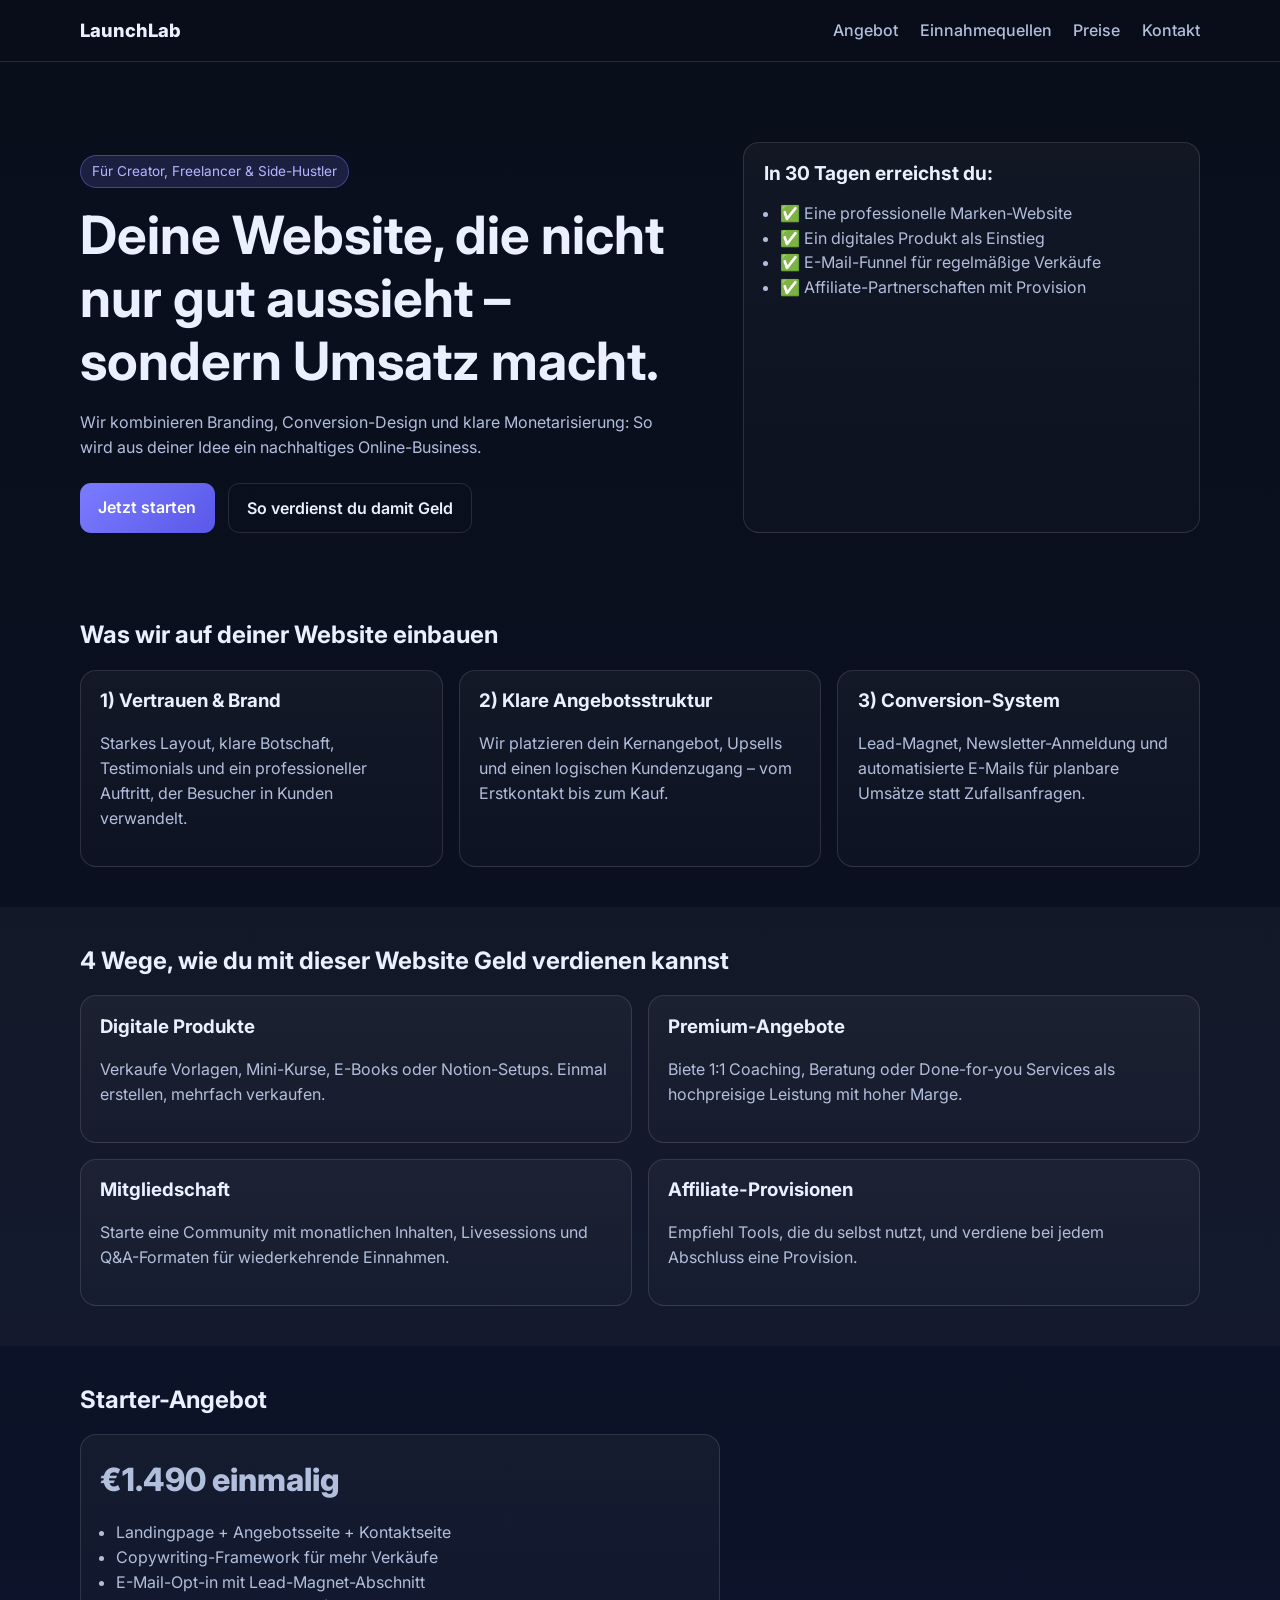
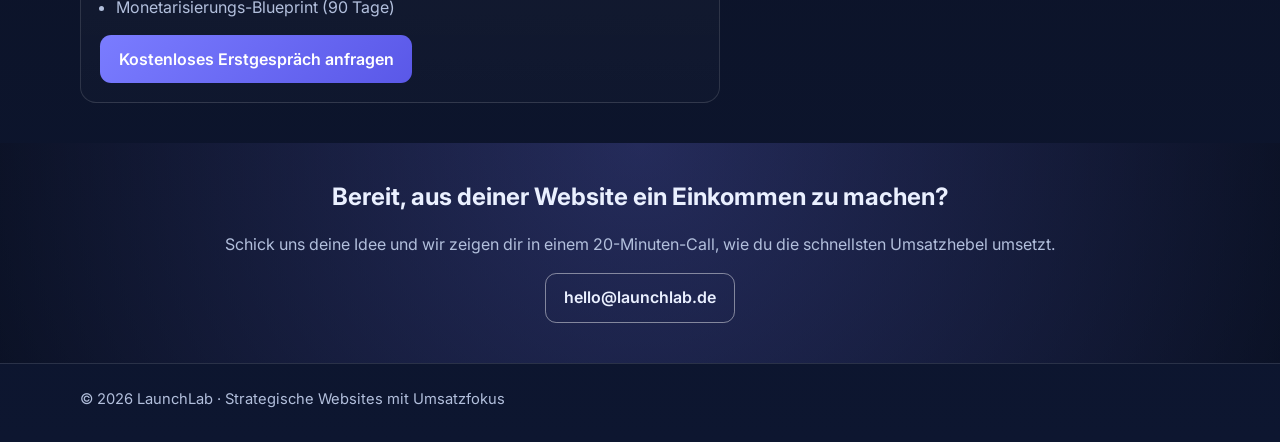
==== index.html @ 0aec9a19 "Create new monetization-focused landing website" ====
<!doctype html>
<html lang="de">
  <head>
    <meta charset="UTF-8" />
    <meta name="viewport" content="width=device-width, initial-scale=1.0" />
    <title>LaunchLab – Aus Ideen wird Einkommen</title>
    <meta
      name="description"
      content="LaunchLab zeigt, wie du aus einer Idee ein echtes Online-Einkommen aufbaust – mit Coaching, Vorlagen und Community." />
    <link rel="preconnect" href="https://fonts.googleapis.com" />
    <link rel="preconnect" href="https://fonts.gstatic.com" crossorigin />
    <link
      href="https://fonts.googleapis.com/css2?family=Inter:wght@400;500;600;700;800&display=swap"
      rel="stylesheet" />
    <link rel="stylesheet" href="styles.css" />
  </head>
  <body>
    <header class="site-header">
      <div class="container nav">
        <a class="logo" href="#">LaunchLab</a>
        <nav>
          <a href="#angebot">Angebot</a>
          <a href="#einnahmen">Einnahmequellen</a>
          <a href="#preise">Preise</a>
          <a href="#kontakt">Kontakt</a>
        </nav>
      </div>
    </header>

    <main>
      <section class="hero">
        <div class="container hero-grid">
          <div>
            <p class="badge">Für Creator, Freelancer & Side-Hustler</p>
            <h1>Deine Website, die nicht nur gut aussieht – sondern Umsatz macht.</h1>
            <p class="lead">
              Wir kombinieren Branding, Conversion-Design und klare Monetarisierung: So wird
              aus deiner Idee ein nachhaltiges Online-Business.
            </p>
            <div class="actions">
              <a class="button primary" href="#preise">Jetzt starten</a>
              <a class="button ghost" href="#einnahmen">So verdienst du damit Geld</a>
            </div>
          </div>
          <aside class="card" aria-label="Highlights">
            <h2>In 30 Tagen erreichst du:</h2>
            <ul>
              <li>✅ Eine professionelle Marken-Website</li>
              <li>✅ Ein digitales Produkt als Einstieg</li>
              <li>✅ E-Mail-Funnel für regelmäßige Verkäufe</li>
              <li>✅ Affiliate-Partnerschaften mit Provision</li>
            </ul>
          </aside>
        </div>
      </section>

      <section id="angebot" class="section">
        <div class="container">
          <h2>Was wir auf deiner Website einbauen</h2>
          <div class="grid three">
            <article class="feature">
              <h3>1) Vertrauen & Brand</h3>
              <p>
                Starkes Layout, klare Botschaft, Testimonials und ein professioneller Auftritt,
                der Besucher in Kunden verwandelt.
              </p>
            </article>
            <article class="feature">
              <h3>2) Klare Angebotsstruktur</h3>
              <p>
                Wir platzieren dein Kernangebot, Upsells und einen logischen Kundenzugang – vom
                Erstkontakt bis zum Kauf.
              </p>
            </article>
            <article class="feature">
              <h3>3) Conversion-System</h3>
              <p>
                Lead-Magnet, Newsletter-Anmeldung und automatisierte E-Mails für planbare
                Umsätze statt Zufallsanfragen.
              </p>
            </article>
          </div>
        </div>
      </section>

      <section id="einnahmen" class="section alt">
        <div class="container">
          <h2>4 Wege, wie du mit dieser Website Geld verdienen kannst</h2>
          <div class="grid two">
            <article class="monetize">
              <h3>Digitale Produkte</h3>
              <p>
                Verkaufe Vorlagen, Mini-Kurse, E-Books oder Notion-Setups. Einmal erstellen,
                mehrfach verkaufen.
              </p>
            </article>
            <article class="monetize">
              <h3>Premium-Angebote</h3>
              <p>
                Biete 1:1 Coaching, Beratung oder Done-for-you Services als hochpreisige
                Leistung mit hoher Marge.
              </p>
            </article>
            <article class="monetize">
              <h3>Mitgliedschaft</h3>
              <p>
                Starte eine Community mit monatlichen Inhalten, Livesessions und Q&A-Formaten
                für wiederkehrende Einnahmen.
              </p>
            </article>
            <article class="monetize">
              <h3>Affiliate-Provisionen</h3>
              <p>
                Empfiehl Tools, die du selbst nutzt, und verdiene bei jedem Abschluss eine
                Provision.
              </p>
            </article>
          </div>
        </div>
      </section>

      <section id="preise" class="section">
        <div class="container">
          <h2>Starter-Angebot</h2>
          <div class="pricing">
            <p class="price">€1.490 einmalig</p>
            <ul>
              <li>Landingpage + Angebotsseite + Kontaktseite</li>
              <li>Copywriting-Framework für mehr Verkäufe</li>
              <li>E-Mail-Opt-in mit Lead-Magnet-Abschnitt</li>
              <li>Monetarisierungs-Blueprint (90 Tage)</li>
            </ul>
            <a class="button primary" href="#kontakt">Kostenloses Erstgespräch anfragen</a>
          </div>
        </div>
      </section>

      <section id="kontakt" class="section cta">
        <div class="container">
          <h2>Bereit, aus deiner Website ein Einkommen zu machen?</h2>
          <p>
            Schick uns deine Idee und wir zeigen dir in einem 20-Minuten-Call, wie du die
            schnellsten Umsatzhebel umsetzt.
          </p>
          <a class="button ghost light" href="mailto:hello@launchlab.de">hello@launchlab.de</a>
        </div>
      </section>
    </main>

    <footer class="site-footer">
      <div class="container">
        <p>© 2026 LaunchLab · Strategische Websites mit Umsatzfokus</p>
      </div>
    </footer>
  </body>
</html>
---- styles.css ----
:root {
  --bg: #0b1020;
  --surface: #141b34;
  --surface-alt: #101933;
  --text: #eaf0ff;
  --muted: #b2bfdc;
  --primary: #7a7cff;
  --primary-2: #5a58e8;
  --border: rgba(255, 255, 255, 0.12);
}

* {
  box-sizing: border-box;
}

body {
  margin: 0;
  font-family: "Inter", system-ui, -apple-system, Segoe UI, sans-serif;
  background: linear-gradient(180deg, #090e1b 0%, #0b1020 40%, #0d1630 100%);
  color: var(--text);
  line-height: 1.55;
}

.container {
  width: min(1120px, calc(100% - 2rem));
  margin-inline: auto;
}

.site-header {
  position: sticky;
  top: 0;
  backdrop-filter: blur(10px);
  background: rgba(10, 14, 27, 0.75);
  border-bottom: 1px solid var(--border);
  z-index: 10;
}

.nav {
  display: flex;
  justify-content: space-between;
  align-items: center;
  padding: 1rem 0;
}

.logo {
  color: var(--text);
  text-decoration: none;
  font-weight: 800;
  font-size: 1.15rem;
}

nav a {
  color: var(--muted);
  text-decoration: none;
  margin-left: 1.1rem;
  font-weight: 500;
}

.hero {
  padding: 5rem 0 3rem;
}

.hero-grid {
  display: grid;
  gap: 1.5rem;
  grid-template-columns: 1.4fr 1fr;
}

.badge {
  display: inline-block;
  background: rgba(122, 124, 255, 0.16);
  color: #b5b6ff;
  padding: 0.3rem 0.7rem;
  border-radius: 999px;
  border: 1px solid rgba(122, 124, 255, 0.4);
  font-size: 0.85rem;
  margin-bottom: 1rem;
}

h1,
h2,
h3 {
  margin-top: 0;
  line-height: 1.2;
}

h1 {
  font-size: clamp(2rem, 5vw, 3.3rem);
  margin-bottom: 1rem;
}

.lead {
  color: var(--muted);
  max-width: 58ch;
}

.actions {
  margin-top: 1.5rem;
  display: flex;
  flex-wrap: wrap;
  gap: 0.8rem;
}

.button {
  display: inline-block;
  padding: 0.72rem 1.15rem;
  border-radius: 0.7rem;
  text-decoration: none;
  font-weight: 600;
}

.button.primary {
  background: linear-gradient(135deg, var(--primary), var(--primary-2));
  color: white;
}

.button.ghost {
  border: 1px solid var(--border);
  color: var(--text);
}

.button.light {
  border-color: rgba(255, 255, 255, 0.45);
}

.card,
.feature,
.monetize,
.pricing {
  background: linear-gradient(180deg, rgba(255, 255, 255, 0.04), rgba(255, 255, 255, 0.015));
  border: 1px solid var(--border);
  border-radius: 1rem;
  padding: 1.2rem;
}

.card h2 {
  font-size: 1.2rem;
}

.card ul,
.pricing ul {
  padding-left: 1rem;
  color: var(--muted);
}

.section {
  padding: 2.5rem 0;
}

.section.alt {
  background: rgba(255, 255, 255, 0.03);
}

.grid {
  display: grid;
  gap: 1rem;
}

.grid.three {
  grid-template-columns: repeat(3, minmax(0, 1fr));
}

.grid.two {
  grid-template-columns: repeat(2, minmax(0, 1fr));
}

.feature p,
.monetize p,
.section p {
  color: var(--muted);
}

.pricing {
  max-width: 640px;
}

.price {
  font-size: 2rem;
  font-weight: 800;
  margin: 0 0 0.8rem;
}

.cta {
  text-align: center;
  background: radial-gradient(circle at top, rgba(122, 124, 255, 0.22), rgba(8, 12, 25, 0.4));
}

.site-footer {
  padding: 1.5rem 0 2rem;
  border-top: 1px solid var(--border);
}

.site-footer p {
  margin: 0;
  color: var(--muted);
  font-size: 0.92rem;
}

@media (max-width: 860px) {
  .hero-grid,
  .grid.three,
  .grid.two {
    grid-template-columns: 1fr;
  }

  nav {
    display: none;
  }

  .hero {
    padding-top: 3rem;
  }
}
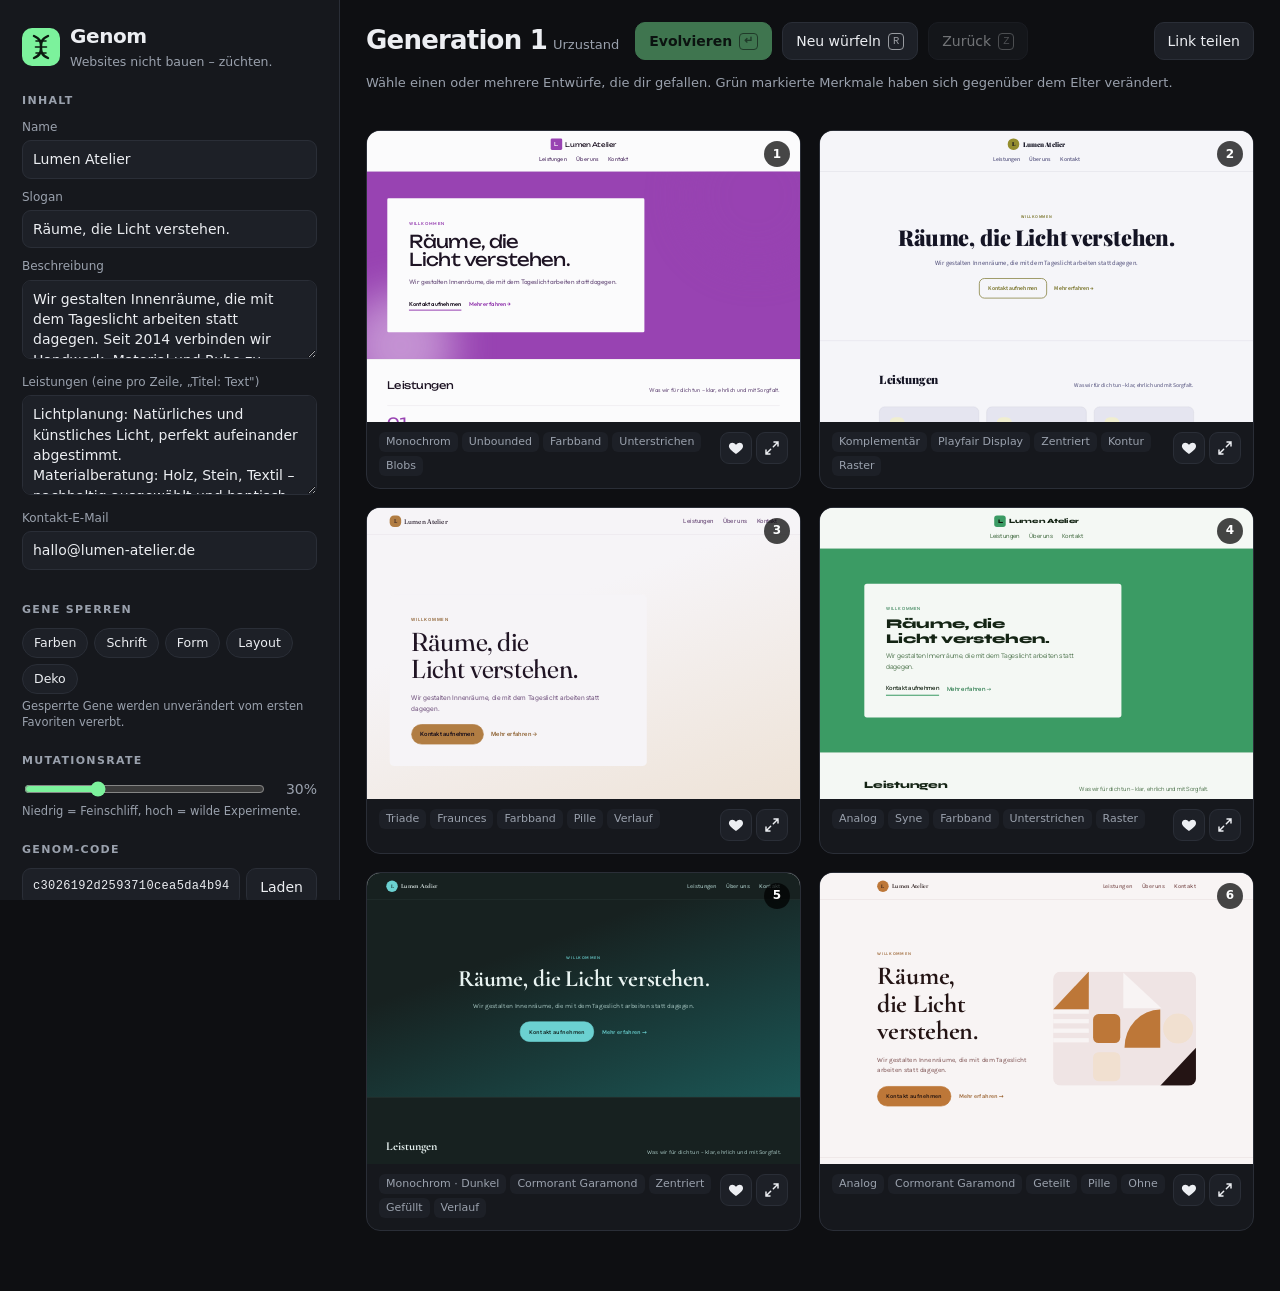
==== commit 21d80998: "Genom: evolutionärer Website-Builder Websites werden aus einem 16-Gen-Genom erzeugt und per Selektio" ====
--- a/index.html
+++ b/index.html
@@ -1,156 +1,806 @@
 <!doctype html>
 <html lang="de">
-  <head>
-    <meta charset="UTF-8" />
-    <meta name="viewport" content="width=device-width, initial-scale=1.0" />
-    <title>LaunchLab – Aus Ideen wird Einkommen</title>
-    <meta
-      name="description"
-      content="LaunchLab zeigt, wie du aus einer Idee ein echtes Online-Einkommen aufbaust – mit Coaching, Vorlagen und Community." />
-    <link rel="preconnect" href="https://fonts.googleapis.com" />
-    <link rel="preconnect" href="https://fonts.gstatic.com" crossorigin />
-    <link
-      href="https://fonts.googleapis.com/css2?family=Inter:wght@400;500;600;700;800&display=swap"
-      rel="stylesheet" />
-    <link rel="stylesheet" href="styles.css" />
-  </head>
-  <body>
-    <header class="site-header">
-      <div class="container nav">
-        <a class="logo" href="#">LaunchLab</a>
-        <nav>
-          <a href="#angebot">Angebot</a>
-          <a href="#einnahmen">Einnahmequellen</a>
-          <a href="#preise">Preise</a>
-          <a href="#kontakt">Kontakt</a>
-        </nav>
+<head>
+<meta charset="utf-8">
+<meta name="viewport" content="width=device-width, initial-scale=1">
+<title>Genom – Websites züchten</title>
+<meta name="description" content="Ein evolutionärer Website-Builder: Wähle aus, was dir gefällt – die nächste Generation entsteht durch Kreuzung und Mutation.">
+<style>
+  :root {
+    --bg: #0e0f12; --panel: #16181d; --panel-2: #1d2027; --line: #2a2e37;
+    --text: #eceef2; --muted: #9aa1ad; --accent: #7cf29c; --accent-ink: #0b1a10;
+    --danger: #ff7b7b; --radius: 14px;
+    font-family: ui-sans-serif, system-ui, -apple-system, "Segoe UI", Roboto, sans-serif;
+  }
+  * { box-sizing: border-box; }
+  html, body { margin: 0; height: 100%; }
+  body { background: var(--bg); color: var(--text); font-size: 14px; line-height: 1.45; }
+  button, input, textarea, select { font: inherit; color: inherit; }
+  button { cursor: pointer; }
+  :focus-visible { outline: 2px solid var(--accent); outline-offset: 2px; }
+
+  .app { display: grid; grid-template-columns: 340px 1fr; min-height: 100vh; }
+  aside { background: var(--panel); border-right: 1px solid var(--line); padding: 22px; display: flex; flex-direction: column; gap: 22px; position: sticky; top: 0; height: 100vh; overflow-y: auto; }
+  main { padding: 22px 26px 60px; min-width: 0; }
+
+  .brand { display: flex; align-items: center; gap: 10px; }
+  .brand svg { flex: none; }
+  .brand h1 { font-size: 20px; margin: 0; letter-spacing: -0.02em; }
+  .brand p { margin: 2px 0 0; color: var(--muted); font-size: 12.5px; }
+
+  .group h2 { font-size: 11px; text-transform: uppercase; letter-spacing: 0.12em; color: var(--muted); margin: 0 0 10px; font-weight: 600; }
+  label.field { display: block; margin-bottom: 10px; }
+  label.field span { display: block; font-size: 12px; color: var(--muted); margin-bottom: 4px; }
+  input[type=text], input[type=email], textarea {
+    width: 100%; background: var(--panel-2); border: 1px solid var(--line); border-radius: 9px; padding: 8px 10px; outline: none;
+  }
+  input[type=text]:focus, input[type=email]:focus, textarea:focus { border-color: var(--accent); }
+  textarea { resize: vertical; min-height: 64px; }
+  .hint { font-size: 11.5px; color: var(--muted); margin: 4px 0 0; }
+
+  .locks { display: flex; flex-wrap: wrap; gap: 6px; }
+  .chip-toggle { border: 1px solid var(--line); background: var(--panel-2); border-radius: 999px; padding: 5px 11px; font-size: 12.5px; display: inline-flex; gap: 6px; align-items: center; }
+  .chip-toggle[aria-pressed=true] { background: var(--accent); color: var(--accent-ink); border-color: var(--accent); font-weight: 600; }
+
+  .slider { display: flex; align-items: center; gap: 10px; }
+  .slider input { flex: 1; accent-color: var(--accent); }
+  .slider output { width: 40px; text-align: right; font-variant-numeric: tabular-nums; color: var(--muted); }
+
+  .codebox { display: flex; gap: 6px; }
+  .codebox input { font-family: ui-monospace, SFMono-Regular, Menlo, monospace; font-size: 12px; letter-spacing: 0.03em; }
+
+  .btn { border: 1px solid var(--line); background: var(--panel-2); border-radius: 10px; padding: 8px 13px; display: inline-flex; align-items: center; gap: 7px; white-space: nowrap; }
+  .btn:hover { border-color: #3a404c; }
+  .btn:disabled { opacity: .45; cursor: not-allowed; }
+  .btn.primary { background: var(--accent); color: var(--accent-ink); border-color: var(--accent); font-weight: 650; }
+  .btn.primary:hover { filter: brightness(1.06); }
+  kbd { font-family: ui-monospace, monospace; font-size: 10.5px; border: 1px solid currentColor; border-radius: 4px; padding: 0 4px; opacity: .6; }
+
+  .toolbar { display: flex; flex-wrap: wrap; align-items: center; gap: 10px; margin-bottom: 14px; }
+  .gen { font-size: 26px; font-weight: 700; letter-spacing: -0.03em; margin-right: 6px; }
+  .gen small { font-size: 13px; color: var(--muted); font-weight: 500; letter-spacing: 0; margin-left: 6px; }
+  .spacer { flex: 1; }
+  .status { color: var(--muted); font-size: 13px; min-height: 20px; margin-bottom: 14px; }
+  .status b { color: var(--text); }
+
+  .lineage { display: flex; gap: 6px; align-items: center; overflow-x: auto; padding: 4px 2px 10px; margin-bottom: 8px; }
+  .lineage .label { color: var(--muted); font-size: 12px; margin-right: 4px; white-space: nowrap; }
+  .ancestor { flex: none; width: 34px; height: 34px; border-radius: 9px; border: 1px solid var(--line); padding: 0; position: relative; overflow: hidden; }
+  .ancestor i { position: absolute; width: 16px; height: 16px; border-radius: 50%; right: 4px; bottom: 4px; }
+  .ancestor span { position: absolute; left: 4px; top: 2px; font-size: 10px; font-weight: 700; }
+  .ancestor:hover { transform: translateY(-1px); border-color: var(--accent); }
+
+  .grid { display: grid; grid-template-columns: repeat(auto-fill, minmax(320px, 1fr)); gap: 18px; }
+  .card { background: var(--panel); border: 1px solid var(--line); border-radius: var(--radius); overflow: hidden; transition: border-color .15s, box-shadow .15s, transform .15s; position: relative; }
+  .card.selected { border-color: var(--accent); box-shadow: 0 0 0 2px var(--accent), 0 12px 30px -12px rgba(124,242,156,.35); }
+  .card.elite::after { content: "Elter"; position: absolute; top: 10px; left: 10px; background: rgba(0,0,0,.7); color: #fff; font-size: 11px; padding: 2px 8px; border-radius: 999px; pointer-events: none; }
+  .frame { position: relative; overflow: hidden; cursor: pointer; background: #fff; }
+  .frame iframe { position: absolute; top: 0; left: 0; border: 0; width: 1280px; height: 860px; transform-origin: 0 0; pointer-events: none; }
+  .frame .num { position: absolute; top: 10px; right: 10px; width: 26px; height: 26px; border-radius: 50%; background: rgba(0,0,0,.72); color: #fff; display: grid; place-items: center; font-size: 12px; font-weight: 700; }
+  .card.selected .frame .num { background: var(--accent); color: var(--accent-ink); }
+  .meta { padding: 10px 12px 12px; display: flex; gap: 8px; align-items: flex-start; }
+  .tags { display: flex; flex-wrap: wrap; gap: 4px; flex: 1; }
+  .tag { font-size: 11px; color: var(--muted); background: var(--panel-2); border-radius: 6px; padding: 2px 7px; }
+  .tag.diff { color: var(--accent); }
+  .card-actions { display: flex; gap: 4px; }
+  .icon-btn { width: 32px; height: 32px; border-radius: 9px; border: 1px solid var(--line); background: var(--panel-2); display: grid; place-items: center; padding: 0; }
+  .icon-btn:hover { border-color: #3a404c; }
+  .icon-btn[aria-pressed=true] { background: var(--accent); border-color: var(--accent); color: var(--accent-ink); }
+
+  /* Modal */
+  dialog { border: 0; padding: 0; background: transparent; color: var(--text); max-width: none; max-height: none; width: 100vw; height: 100vh; }
+  dialog::backdrop { background: rgba(5,6,8,.82); backdrop-filter: blur(4px); }
+  .modal { display: flex; flex-direction: column; height: 100%; padding: 16px; gap: 12px; }
+  .modal-bar { display: flex; flex-wrap: wrap; gap: 8px; align-items: center; }
+  .modal-bar .title { font-weight: 650; margin-right: auto; }
+  .modal-bar .title code { font-size: 12px; color: var(--muted); margin-left: 8px; }
+  .stage { flex: 1; display: grid; place-items: center; min-height: 0; }
+  .stage iframe { border: 0; background: #fff; border-radius: 12px; width: 100%; height: 100%; box-shadow: 0 30px 80px -20px rgba(0,0,0,.6); transition: width .3s; }
+  .stage.mobile iframe { width: 390px; max-width: 100%; }
+  .seg { display: inline-flex; border: 1px solid var(--line); border-radius: 10px; overflow: hidden; }
+  .seg button { border: 0; background: var(--panel-2); padding: 8px 12px; }
+  .seg button[aria-pressed=true] { background: var(--text); color: var(--bg); }
+
+  .toast { position: fixed; bottom: 22px; left: 50%; transform: translate(-50%, 20px); background: var(--text); color: var(--bg); padding: 10px 16px; border-radius: 10px; font-weight: 600; opacity: 0; transition: .25s; pointer-events: none; z-index: 99; }
+  .toast.show { opacity: 1; transform: translate(-50%, 0); }
+
+  .help { font-size: 12.5px; color: var(--muted); }
+  .help ol { padding-left: 18px; margin: 0; }
+  .help li { margin-bottom: 4px; }
+
+  @media (max-width: 900px) {
+    .app { grid-template-columns: 1fr; }
+    aside { position: static; height: auto; border-right: 0; border-bottom: 1px solid var(--line); padding: 16px; }
+    main { padding: 16px; }
+    .grid { grid-template-columns: 1fr; }
+  }
+  @media (prefers-reduced-motion: reduce) { * { transition: none !important; } }
+</style>
+</head>
+<body>
+<div class="app">
+  <aside>
+    <div class="brand">
+      <svg width="38" height="38" viewBox="0 0 38 38" aria-hidden="true">
+        <rect width="38" height="38" rx="10" fill="#7cf29c"/>
+        <path d="M12 8c14 6 0 16 14 22M26 8c-14 6 0 16-14 22" stroke="#0b1a10" stroke-width="2.4" fill="none" stroke-linecap="round"/>
+        <path d="M14 13h10M13.5 19h11M14 25h10" stroke="#0b1a10" stroke-width="1.6" stroke-linecap="round"/>
+      </svg>
+      <div><h1>Genom</h1><p>Websites nicht bauen – züchten.</p></div>
+    </div>
+
+    <div class="group">
+      <h2>Inhalt</h2>
+      <label class="field"><span>Name</span><input type="text" id="c-name"></label>
+      <label class="field"><span>Slogan</span><input type="text" id="c-tagline"></label>
+      <label class="field"><span>Beschreibung</span><textarea id="c-about" rows="3"></textarea></label>
+      <label class="field"><span>Leistungen (eine pro Zeile, „Titel: Text")</span><textarea id="c-features" rows="4"></textarea></label>
+      <label class="field"><span>Kontakt-E-Mail</span><input type="email" id="c-email"></label>
+    </div>
+
+    <div class="group">
+      <h2>Gene sperren</h2>
+      <div class="locks" id="locks"></div>
+      <p class="hint">Gesperrte Gene werden unverändert vom ersten Favoriten vererbt.</p>
+    </div>
+
+    <div class="group">
+      <h2>Mutationsrate</h2>
+      <div class="slider"><input type="range" id="rate" min="0.05" max="0.9" step="0.05" value="0.3" aria-label="Mutationsrate"><output id="rate-out">30%</output></div>
+      <p class="hint">Niedrig = Feinschliff, hoch = wilde Experimente.</p>
+    </div>
+
+    <div class="group">
+      <h2>Genom-Code</h2>
+      <div class="codebox">
+        <input type="text" id="code-in" placeholder="32 Hex-Zeichen einfügen" spellcheck="false" aria-label="Genom-Code">
+        <button class="btn" id="code-load">Laden</button>
       </div>
-    </header>
-
-    <main>
-      <section class="hero">
-        <div class="container hero-grid">
-          <div>
-            <p class="badge">Für Creator, Freelancer & Side-Hustler</p>
-            <h1>Deine Website, die nicht nur gut aussieht – sondern Umsatz macht.</h1>
-            <p class="lead">
-              Wir kombinieren Branding, Conversion-Design und klare Monetarisierung: So wird
-              aus deiner Idee ein nachhaltiges Online-Business.
-            </p>
-            <div class="actions">
-              <a class="button primary" href="#preise">Jetzt starten</a>
-              <a class="button ghost" href="#einnahmen">So verdienst du damit Geld</a>
-            </div>
-          </div>
-          <aside class="card" aria-label="Highlights">
-            <h2>In 30 Tagen erreichst du:</h2>
-            <ul>
-              <li>✅ Eine professionelle Marken-Website</li>
-              <li>✅ Ein digitales Produkt als Einstieg</li>
-              <li>✅ E-Mail-Funnel für regelmäßige Verkäufe</li>
-              <li>✅ Affiliate-Partnerschaften mit Provision</li>
-            </ul>
-          </aside>
-        </div>
-      </section>
-
-      <section id="angebot" class="section">
-        <div class="container">
-          <h2>Was wir auf deiner Website einbauen</h2>
-          <div class="grid three">
-            <article class="feature">
-              <h3>1) Vertrauen & Brand</h3>
-              <p>
-                Starkes Layout, klare Botschaft, Testimonials und ein professioneller Auftritt,
-                der Besucher in Kunden verwandelt.
-              </p>
-            </article>
-            <article class="feature">
-              <h3>2) Klare Angebotsstruktur</h3>
-              <p>
-                Wir platzieren dein Kernangebot, Upsells und einen logischen Kundenzugang – vom
-                Erstkontakt bis zum Kauf.
-              </p>
-            </article>
-            <article class="feature">
-              <h3>3) Conversion-System</h3>
-              <p>
-                Lead-Magnet, Newsletter-Anmeldung und automatisierte E-Mails für planbare
-                Umsätze statt Zufallsanfragen.
-              </p>
-            </article>
-          </div>
-        </div>
-      </section>
-
-      <section id="einnahmen" class="section alt">
-        <div class="container">
-          <h2>4 Wege, wie du mit dieser Website Geld verdienen kannst</h2>
-          <div class="grid two">
-            <article class="monetize">
-              <h3>Digitale Produkte</h3>
-              <p>
-                Verkaufe Vorlagen, Mini-Kurse, E-Books oder Notion-Setups. Einmal erstellen,
-                mehrfach verkaufen.
-              </p>
-            </article>
-            <article class="monetize">
-              <h3>Premium-Angebote</h3>
-              <p>
-                Biete 1:1 Coaching, Beratung oder Done-for-you Services als hochpreisige
-                Leistung mit hoher Marge.
-              </p>
-            </article>
-            <article class="monetize">
-              <h3>Mitgliedschaft</h3>
-              <p>
-                Starte eine Community mit monatlichen Inhalten, Livesessions und Q&A-Formaten
-                für wiederkehrende Einnahmen.
-              </p>
-            </article>
-            <article class="monetize">
-              <h3>Affiliate-Provisionen</h3>
-              <p>
-                Empfiehl Tools, die du selbst nutzt, und verdiene bei jedem Abschluss eine
-                Provision.
-              </p>
-            </article>
-          </div>
-        </div>
-      </section>
-
-      <section id="preise" class="section">
-        <div class="container">
-          <h2>Starter-Angebot</h2>
-          <div class="pricing">
-            <p class="price">€1.490 einmalig</p>
-            <ul>
-              <li>Landingpage + Angebotsseite + Kontaktseite</li>
-              <li>Copywriting-Framework für mehr Verkäufe</li>
-              <li>E-Mail-Opt-in mit Lead-Magnet-Abschnitt</li>
-              <li>Monetarisierungs-Blueprint (90 Tage)</li>
-            </ul>
-            <a class="button primary" href="#kontakt">Kostenloses Erstgespräch anfragen</a>
-          </div>
-        </div>
-      </section>
-
-      <section id="kontakt" class="section cta">
-        <div class="container">
-          <h2>Bereit, aus deiner Website ein Einkommen zu machen?</h2>
-          <p>
-            Schick uns deine Idee und wir zeigen dir in einem 20-Minuten-Call, wie du die
-            schnellsten Umsatzhebel umsetzt.
-          </p>
-          <a class="button ghost light" href="mailto:hello@launchlab.de">hello@launchlab.de</a>
-        </div>
-      </section>
-    </main>
-
-    <footer class="site-footer">
-      <div class="container">
-        <p>© 2026 LaunchLab · Strategische Websites mit Umsatzfokus</p>
+      <p class="hint">Jedes Design hat einen eindeutigen Code – teile ihn, und andere züchten von dort weiter.</p>
+    </div>
+
+    <div class="group help">
+      <h2>So funktioniert's</h2>
+      <ol>
+        <li>Klicke die Entwürfe an, die dir gefallen (<kbd>1</kbd>–<kbd>6</kbd>).</li>
+        <li><b>Evolvieren</b> (<kbd>Enter</kbd>) kreuzt deine Favoriten und mutiert die Nachkommen.</li>
+        <li>Wiederholen, bis es perfekt ist – dann exportieren.</li>
+      </ol>
+    </div>
+  </aside>
+
+  <main>
+    <div class="toolbar">
+      <div class="gen" id="gen-label">Generation 1</div>
+      <button class="btn primary" id="evolve">Evolvieren <kbd>↵</kbd></button>
+      <button class="btn" id="reroll">Neu würfeln <kbd>R</kbd></button>
+      <button class="btn" id="undo">Zurück <kbd>Z</kbd></button>
+      <span class="spacer"></span>
+      <button class="btn" id="share">Link teilen</button>
+    </div>
+    <div class="status" id="status"></div>
+    <div class="lineage" id="lineage" aria-label="Ahnenreihe"></div>
+    <div class="grid" id="grid"></div>
+  </main>
+</div>
+
+<dialog id="modal" aria-label="Vorschau">
+  <div class="modal">
+    <div class="modal-bar">
+      <div class="title">Vorschau <code id="m-code"></code></div>
+      <div class="seg" role="group" aria-label="Gerät">
+        <button id="m-desktop" aria-pressed="true">Desktop</button>
+        <button id="m-mobile" aria-pressed="false">Mobil</button>
       </div>
-    </footer>
-  </body>
+      <button class="btn" id="m-select">Als Favorit wählen</button>
+      <button class="btn" id="m-copy">HTML kopieren</button>
+      <button class="btn primary" id="m-export">Herunterladen</button>
+      <button class="btn" id="m-close" aria-label="Schließen">✕</button>
+    </div>
+    <div class="stage" id="m-stage"><iframe id="m-frame" title="Website-Vorschau"></iframe></div>
+  </div>
+</dialog>
+<div class="toast" id="toast" role="status" aria-live="polite"></div>
+
+<script>
+"use strict";
+
+/* =========================================================================
+   1. Zufall – deterministisch & reproduzierbar
+   ========================================================================= */
+function mulberry32(a) {
+  return function () {
+    a |= 0; a = (a + 0x6D2B79F5) | 0;
+    let t = Math.imul(a ^ (a >>> 15), 1 | a);
+    t = (t + Math.imul(t ^ (t >>> 7), 61 | t)) ^ t;
+    return ((t ^ (t >>> 14)) >>> 0) / 4294967296;
+  };
+}
+let rng = mulberry32((Date.now() ^ (Math.random() * 1e9)) >>> 0);
+const gauss = () => { let u = 0, v = 0; while (!u) u = rng(); while (!v) v = rng(); return Math.sqrt(-2 * Math.log(u)) * Math.cos(2 * Math.PI * v); };
+const hashGenes = g => g.reduce((h, x) => Math.imul(h ^ x, 16777619) >>> 0, 2166136261);
+
+/* =========================================================================
+   2. Das Genom – 16 Gene, je ein Byte (0–255)
+   ========================================================================= */
+const GENES = ["hue", "harmony", "saturation", "mode", "fonts", "scale", "radius", "density",
+               "hero", "features", "button", "deco", "nav", "weight", "shift", "width"];
+const G = Object.fromEntries(GENES.map((n, i) => [n, i]));
+const GROUPS = [
+  { id: "farbe",  label: "Farben",  genes: ["hue", "harmony", "saturation", "mode", "shift"] },
+  { id: "schrift",label: "Schrift", genes: ["fonts", "scale", "weight"] },
+  { id: "form",   label: "Form",    genes: ["radius", "density", "button", "width"] },
+  { id: "layout", label: "Layout",  genes: ["hero", "features", "nav"] },
+  { id: "deko",   label: "Deko",    genes: ["deco"] },
+];
+const CIRCULAR = new Set([G.hue]);
+const randomGenome = () => GENES.map(() => Math.floor(rng() * 256));
+const pick = (list, byte) => list[Math.min(list.length - 1, Math.floor(byte / 256 * list.length))];
+const toCode = g => g.map(x => x.toString(16).padStart(2, "0")).join("");
+const fromCode = s => {
+  s = String(s).trim().toLowerCase().replace(/^#/, "");
+  if (!/^[0-9a-f]{32}$/.test(s)) return null;
+  return s.match(/../g).map(h => parseInt(h, 16));
+};
+
+/* =========================================================================
+   3. Farbe – mit garantiertem WCAG-Kontrast
+   ========================================================================= */
+function hslToRgb(h, s, l) {
+  h = ((h % 360) + 360) % 360; s /= 100; l /= 100;
+  const k = n => (n + h / 30) % 12, a = s * Math.min(l, 1 - l);
+  const f = n => l - a * Math.max(-1, Math.min(k(n) - 3, Math.min(9 - k(n), 1)));
+  return [f(0), f(8), f(4)].map(x => Math.round(x * 255));
+}
+const hex = rgb => "#" + rgb.map(x => x.toString(16).padStart(2, "0")).join("");
+function lum([r, g, b]) {
+  const c = v => { v /= 255; return v <= 0.03928 ? v / 12.92 : ((v + 0.055) / 1.055) ** 2.4; };
+  return 0.2126 * c(r) + 0.7152 * c(g) + 0.0722 * c(b);
+}
+const contrast = (a, b) => { const x = lum(a), y = lum(b); return (Math.max(x, y) + 0.05) / (Math.min(x, y) + 0.05); };
+/** Verschiebt die Helligkeit, bis der Kontrast gegen `against` mindestens `min` beträgt. */
+function ensure(h, s, l, against, min) {
+  const dir = lum(against) > 0.18 ? -1 : 1;
+  for (let i = 0; i < 100; i++) {
+    const rgb = hslToRgb(h, s, l);
+    if (contrast(rgb, against) >= min || l <= 0 || l >= 100) return { rgb, l };
+    l += dir;
+  }
+  return { rgb: hslToRgb(h, s, l), l };
+}
+
+/* =========================================================================
+   4. Typografie
+   ========================================================================= */
+const FONTS = [
+  { d: "Fraunces", dq: "Fraunces:wght@400;700;900", dw: [400, 700, 900], b: "Inter", bq: "Inter:wght@400;600", serif: true },
+  { d: "Space Grotesk", dq: "Space+Grotesk:wght@400;700", dw: [400, 700], b: "Inter", bq: "Inter:wght@400;600" },
+  { d: "DM Serif Display", dq: "DM+Serif+Display", dw: [400], b: "DM Sans", bq: "DM+Sans:wght@400;600", serif: true },
+  { d: "Syne", dq: "Syne:wght@400;700;800", dw: [400, 700, 800], b: "Manrope", bq: "Manrope:wght@400;600" },
+  { d: "Playfair Display", dq: "Playfair+Display:wght@400;700;900", dw: [400, 700, 900], b: "Source Sans 3", bq: "Source+Sans+3:wght@400;600", serif: true },
+  { d: "Archivo Black", dq: "Archivo+Black", dw: [400], b: "Archivo", bq: "Archivo:wght@400;600" },
+  { d: "Bricolage Grotesque", dq: "Bricolage+Grotesque:wght@400;700;800", dw: [400, 700, 800], b: "Figtree", bq: "Figtree:wght@400;600" },
+  { d: "Instrument Serif", dq: "Instrument+Serif", dw: [400], b: "Inter Tight", bq: "Inter+Tight:wght@400;600", serif: true },
+  { d: "Unbounded", dq: "Unbounded:wght@400;700;900", dw: [400, 700, 900], b: "Outfit", bq: "Outfit:wght@400;600" },
+  { d: "Cormorant Garamond", dq: "Cormorant+Garamond:wght@400;700", dw: [400, 700], b: "Karla", bq: "Karla:wght@400;600", serif: true },
+];
+
+/* =========================================================================
+   5. Dekodierung: Genom → Phänotyp (konkrete Design-Entscheidungen)
+   ========================================================================= */
+const HARMONIES = [["Monochrom", 0], ["Komplementär", 180], ["Analog", 38], ["Triade", 120], ["Split-Komplementär", 150]];
+const HEROES = ["Zentriert", "Geteilt", "Riesentitel", "Farbband"];
+const FEATS = ["Karten", "Liste", "Zickzack"];
+const BUTTONS = ["Gefüllt", "Kontur", "Pille", "Unterstrichen"];
+const DECOS = ["Ohne", "Blobs", "Raster", "Verlauf", "Punkte"];
+const NAVS = ["Klassisch", "Zentriert", "Minimal"];
+
+function decode(g) {
+  const u = i => g[i] / 255;
+  const hue = u(G.hue) * 360;
+  const [harmonyName, offset] = pick(HARMONIES, g[G.harmony]);
+  const aHue = hue + offset + (u(G.shift) - 0.5) * 30;
+  const sat = 18 + u(G.saturation) * 72;
+  const dark = g[G.mode] > 168;
+
+  const bgL = dark ? 7 + u(G.shift) * 5 : 96 + u(G.shift) * 3;
+  const bg = hslToRgb(hue, sat * (dark ? 0.35 : 0.45), bgL);
+  const surface = hslToRgb(hue, sat * (dark ? 0.35 : 0.5), dark ? bgL + 6 : bgL - 5);
+  const text = ensure(hue, Math.min(sat, 30), dark ? 93 : 11, bg, 12).rgb;
+  const muted = ensure(hue, Math.min(sat, 22), dark ? 72 : 40, surface, 4.6).rgb;
+  // Akzent: UI-Kontrast ≥ 3:1 gegen Hintergrund
+  let acc = ensure(aHue, Math.max(sat, 45), dark ? 62 : 48, bg, 3.1);
+  // Schrift auf Akzent ≥ 4.5:1 – Weiß oder Fast-Schwarz, notfalls Akzent nachdunkeln
+  const ink = dark ? hslToRgb(hue, 30, 8) : [255, 255, 255];
+  const white = [255, 255, 255], black = hslToRgb(hue, 30, 8);
+  let onAccent = contrast(acc.rgb, white) >= contrast(acc.rgb, black) ? white : black;
+  for (let l = acc.l; contrast(acc.rgb, onAccent) < 4.5 && l > 0 && l < 100; ) {
+    l += onAccent === white ? -1 : 1; acc = { rgb: hslToRgb(aHue, Math.max(sat, 45), l), l };
+  }
+  const accentText = ensure(aHue, Math.max(sat, 45), acc.l, bg, 4.6).rgb; // Akzent als Fließtext
+  const line = hslToRgb(hue, sat * 0.3, dark ? bgL + 14 : bgL - 13);
+  const tint = hslToRgb(aHue, Math.max(sat, 40), dark ? 22 : 88);
+
+  const font = pick(FONTS, g[G.fonts]);
+  const weight = font.dw[Math.min(font.dw.length - 1, Math.floor(u(G.weight) * font.dw.length))];
+  const ratio = 1.18 + u(G.scale) * 0.42;
+  const radius = Math.round(Math.pow(u(G.radius), 1.4) * 30);
+
+  return {
+    harmonyName, dark, font, weight, ratio, radius,
+    tracking: font.serif ? -0.01 : -0.035 + u(G.weight) * 0.03,
+    pad: Math.round(56 + u(G.density) * 80),
+    maxw: Math.round(940 + u(G.width) * 300),
+    hero: Math.min(3, g[G.hero] >> 6),
+    feats: Math.min(2, Math.floor(g[G.features] / 256 * 3)),
+    button: g[G.button] >> 6,
+    deco: Math.min(4, Math.floor(g[G.deco] / 256 * 5)),
+    nav: Math.min(2, Math.floor(g[G.nav] / 256 * 3)),
+    c: { bg: hex(bg), surface: hex(surface), text: hex(text), muted: hex(muted), accent: hex(acc.rgb),
+         onAccent: hex(onAccent), accentText: hex(accentText), line: hex(line), tint: hex(tint), ink: hex(ink) },
+  };
+}
+
+function describe(g) {
+  const d = decode(g);
+  return {
+    farbe: `${d.harmonyName}${d.dark ? " · Dunkel" : ""}`,
+    schrift: d.font.d,
+    layout: HEROES[d.hero],
+    form: BUTTONS[d.button],
+    deko: DECOS[d.deco],
+  };
+}
+
+/* =========================================================================
+   6. Generative Illustration – jedes Genom bekommt ein eigenes Kunstwerk
+   ========================================================================= */
+function artwork(g, d, salt = 0, w = 600, h = 480) {
+  const r = mulberry32(hashGenes(g) + salt * 7919);
+  const cols = 4, rows = 3, cw = w / cols, ch = h / rows;
+  const palette = [d.c.accent, d.c.text, d.c.tint, d.c.accent, d.c.bg];
+  let s = `<svg viewBox="0 0 ${w} ${h}" xmlns="http://www.w3.org/2000/svg" role="img" aria-label="Abstrakte Illustration" preserveAspectRatio="xMidYMid slice"><rect width="${w}" height="${h}" fill="${d.c.surface}"/>`;
+  for (let y = 0; y < rows; y++) for (let x = 0; x < cols; x++) {
+    if (r() < 0.28) continue;
+    const X = x * cw, Y = y * ch, f = palette[Math.floor(r() * palette.length)], t = Math.floor(r() * 5);
+    const rot = Math.floor(r() * 4) * 90, cx = X + cw / 2, cy = Y + ch / 2;
+    if (t === 0) s += `<circle cx="${cx}" cy="${cy}" r="${Math.min(cw, ch) * 0.42}" fill="${f}"/>`;
+    else if (t === 1) s += `<path d="M${X} ${Y + ch}A${cw} ${ch} 0 0 1 ${X + cw} ${Y}L${X + cw} ${Y + ch}Z" fill="${f}" transform="rotate(${rot} ${cx} ${cy})"/>`;
+    else if (t === 2) s += `<rect x="${X + cw * 0.12}" y="${Y + ch * 0.12}" width="${cw * 0.76}" height="${ch * 0.76}" rx="${d.radius}" fill="${f}"/>`;
+    else if (t === 3) { for (let i = 0; i < 4; i++) s += `<rect x="${X}" y="${Y + i * ch / 4}" width="${cw}" height="${ch / 9}" fill="${f}" transform="rotate(${rot} ${cx} ${cy})"/>`; }
+    else s += `<path d="M${X} ${Y}L${X + cw} ${Y}L${X} ${Y + ch}Z" fill="${f}" transform="rotate(${rot} ${cx} ${cy})"/>`;
+  }
+  return s + `</svg>`;
+}
+
+/* =========================================================================
+   7. Renderer: Phänotyp + Inhalt → vollständige, eigenständige HTML-Seite
+   ========================================================================= */
+const esc = s => String(s ?? "").replace(/[&<>"']/g, ch => ({ "&": "&amp;", "<": "&lt;", ">": "&gt;", '"': "&quot;", "'": "&#39;" }[ch]));
+
+function parseFeatures(txt) {
+  const items = String(txt).split("\n").map(l => l.trim()).filter(Boolean).slice(0, 6).map(l => {
+    const i = l.indexOf(":");
+    return i > 0 ? { t: l.slice(0, i).trim(), d: l.slice(i + 1).trim() } : { t: l, d: "" };
+  });
+  return items.length ? items : [{ t: "Leistung", d: "Beschreibe hier, was du anbietest." }];
+}
+
+function renderSite(g, content) {
+  const d = decode(g), c = d.c, f = d.font;
+  const name = esc(content.name || "Unbenannt");
+  const initial = esc((content.name || "U").trim().charAt(0).toUpperCase());
+  const feats = parseFeatures(content.features);
+  const email = esc(content.email || "hallo@example.com");
+  const h1max = (d.ratio ** 4.2).toFixed(2), h2 = (d.ratio ** 2.3).toFixed(2);
+
+  const btnClass = ["filled", "outline", "pill", "link"][d.button];
+  const navLinks = `<a href="#leistungen">Leistungen</a><a href="#ueber">Über uns</a><a href="#kontakt">Kontakt</a>`;
+  const logo = `<a class="logo" href="#"><span class="mark">${initial}</span>${name}</a>`;
+  const cta = `<a class="btn ${btnClass}" href="#kontakt">Kontakt aufnehmen</a>`;
+  const nav = [
+    `<header class="nav n0"><div class="wrap">${logo}<nav>${navLinks}</nav></div></header>`,
+    `<header class="nav n1"><div class="wrap">${logo}<nav>${navLinks}</nav></div></header>`,
+    `<header class="nav n2"><div class="wrap">${logo}<a class="btn ${btnClass} sm" href="#kontakt">Kontakt</a></div></header>`,
+  ][d.nav];
+
+  const eyebrow = `<p class="eyebrow">${esc(content.eyebrow || "Willkommen")}</p>`;
+  const heroText = `<h1>${esc(content.tagline || name)}</h1><p class="lead">${esc(content.about).split(/(?<=[.!?])\s/)[0] || ""}</p>`;
+  const actions = `<div class="actions">${cta}<a class="more" href="#leistungen">Mehr erfahren →</a></div>`;
+  const hero = [
+    `<section class="hero h0"><div class="wrap">${eyebrow}${heroText}${actions}</div></section>`,
+    `<section class="hero h1"><div class="wrap"><div>${eyebrow}${heroText}${actions}</div><div class="art">${artwork(g, d, 0)}</div></div></section>`,
+    `<section class="hero h2"><div class="wrap">${eyebrow}<h1>${esc(content.tagline || name)}</h1><div class="row"><p class="lead">${esc(content.about).split(/(?<=[.!?])\s/)[0] || ""}</p>${actions}</div></div></section>`,
+    `<section class="hero h3"><div class="wrap"><div class="card">${eyebrow}${heroText}${actions}</div></div></section>`,
+  ][d.hero];
+
+  const featItems = feats.map((x, i) => {
+    if (d.feats === 0) return `<article class="fcard"><span class="ico">${String(i + 1).padStart(2, "0")}</span><h3>${esc(x.t)}</h3><p>${esc(x.d)}</p></article>`;
+    if (d.feats === 1) return `<article class="frow"><span class="big">${String(i + 1).padStart(2, "0")}</span><h3>${esc(x.t)}</h3><p>${esc(x.d)}</p></article>`;
+    return `<article class="fzig${i % 2 ? " rev" : ""}"><div class="art">${artwork(g, d, i + 1, 400, 300)}</div><div><h3>${esc(x.t)}</h3><p>${esc(x.d)}</p></div></article>`;
+  }).join("");
+
+  const deco = [
+    "",
+    `.hero{position:relative;overflow:hidden}.hero::before,.hero::after{content:"";position:absolute;border-radius:50%;filter:blur(60px);opacity:.55;z-index:0}.hero::before{width:420px;height:420px;background:${c.accent};top:-140px;right:-80px;opacity:.35}.hero::after{width:320px;height:320px;background:${c.tint};bottom:-120px;left:-60px}.hero .wrap{position:relative;z-index:1}`,
+    `.hero{background-image:linear-gradient(${c.line} 1px,transparent 1px),linear-gradient(90deg,${c.line} 1px,transparent 1px);background-size:48px 48px;background-position:-1px -1px}`,
+    `.hero{background:linear-gradient(160deg,${c.bg} 30%,${c.tint})}`,
+    `.hero{background-image:radial-gradient(${c.line} 1.6px,transparent 1.6px);background-size:22px 22px}`,
+  ][d.deco];
+
+  const css = `
+*{box-sizing:border-box}html{scroll-behavior:smooth}
+body{margin:0;background:${c.bg};color:${c.text};font-family:"${f.b}",system-ui,sans-serif;font-size:17px;line-height:1.6;-webkit-font-smoothing:antialiased}
+a{color:inherit}
+.wrap{max-width:${d.maxw}px;margin:0 auto;padding:0 24px}
+h1,h2,h3{font-family:"${f.d}",${f.serif ? "Georgia,serif" : "system-ui,sans-serif"};font-weight:${d.weight};letter-spacing:${d.tracking.toFixed(3)}em;line-height:1.05;margin:0 0 .4em;text-wrap:balance}
+h1{font-size:clamp(2.4rem,6vw,${h1max}rem)}h2{font-size:clamp(1.8rem,3.4vw,${h2}rem)}h3{font-size:${d.ratio.toFixed(2)}rem;line-height:1.2}
+p{margin:0 0 1em}.lead{font-size:1.2rem;color:${c.muted};max-width:38em}
+.eyebrow{font-size:.78rem;text-transform:uppercase;letter-spacing:.16em;font-weight:600;color:${c.accentText};margin-bottom:1.2em}
+.btn{display:inline-flex;align-items:center;justify-content:center;padding:.85em 1.5em;font-weight:600;text-decoration:none;border-radius:${d.radius}px;transition:transform .15s,box-shadow .15s;border:2px solid ${c.accent}}
+.btn:hover{transform:translateY(-2px)}
+.btn.filled{background:${c.accent};color:${c.onAccent}}
+.btn.pill{background:${c.accent};color:${c.onAccent};border-radius:999px}
+.btn.outline{background:transparent;color:${c.accentText};border-color:${c.accentText}}
+.btn.link{background:none;border:0;border-bottom:3px solid ${c.accent};border-radius:0;padding:.3em 0;color:${c.text}}
+.btn.sm{padding:.55em 1.1em;font-size:.92rem}
+.btn.link.sm{padding:.2em 0}
+.more{text-decoration:none;font-weight:600;color:${c.accentText}}
+.more:hover{text-decoration:underline}
+.actions{display:flex;flex-wrap:wrap;gap:22px;align-items:center;margin-top:1.8em}
+:focus-visible{outline:3px solid ${c.accent};outline-offset:3px}
+.nav{padding:22px 0;border-bottom:1px solid ${c.line}}
+.nav .wrap{display:flex;align-items:center;justify-content:space-between;gap:20px}
+.nav nav{display:flex;gap:28px}.nav nav a{text-decoration:none;color:${c.muted};font-weight:500}.nav nav a:hover{color:${c.text}}
+.n1 .wrap{flex-direction:column;gap:14px}.n2{border-bottom:0}
+.logo{display:inline-flex;align-items:center;gap:10px;text-decoration:none;font-family:"${f.d}",sans-serif;font-weight:${d.weight};font-size:1.2rem;letter-spacing:${d.tracking.toFixed(3)}em}
+.mark{width:34px;height:34px;display:grid;place-items:center;background:${c.accent};color:${c.onAccent};border-radius:${Math.min(d.radius, 17)}px;font-size:1rem}
+.hero{padding:${Math.round(d.pad * 1.3)}px 0}
+.h0{text-align:center}.h0 .lead{margin:0 auto}.h0 .actions{justify-content:center}.h0 h1{max-width:14em;margin-left:auto;margin-right:auto}
+.h1 .wrap{display:grid;grid-template-columns:1.1fr 1fr;gap:56px;align-items:center}
+.art{border-radius:${d.radius}px;overflow:hidden;line-height:0}.art svg{width:100%;height:auto;display:block}
+.h1 .art svg{aspect-ratio:5/4}
+.h2 h1{font-size:clamp(3rem,9vw,${(d.ratio ** 5).toFixed(2)}rem);max-width:none}
+.h2 .row{display:grid;grid-template-columns:1.3fr 1fr;gap:40px;border-top:2px solid ${c.text};padding-top:28px;margin-top:20px;align-items:start}.h2 .actions{margin-top:0;justify-content:flex-end}
+.h3{background:${c.accent}}
+.h3 .card{background:${c.bg};border-radius:${d.radius}px;padding:clamp(28px,5vw,64px);max-width:760px}
+section{padding:${d.pad}px 0}
+.sec-head{display:flex;justify-content:space-between;align-items:end;gap:20px;margin-bottom:${Math.round(d.pad / 2)}px}
+.sec-head p{color:${c.muted};max-width:24em;margin:0}
+.features{border-top:1px solid ${c.line}}
+.fgrid{display:grid;grid-template-columns:repeat(auto-fit,minmax(240px,1fr));gap:22px}
+.fcard{background:${c.surface};border-radius:${d.radius}px;padding:30px;border:1px solid ${c.line}}
+.fcard p,.frow p,.fzig p{color:${c.muted};margin:0}
+.ico{display:inline-grid;place-items:center;width:44px;height:44px;border-radius:${Math.min(d.radius, 22)}px;background:${c.tint};color:${c.text};font-weight:700;font-size:.9rem;margin-bottom:22px}
+.frow{display:grid;grid-template-columns:110px 1fr 1.4fr;gap:24px;align-items:baseline;padding:28px 0;border-top:1px solid ${c.line}}
+.frow:last-child{border-bottom:1px solid ${c.line}}
+.big{font-family:"${f.d}",sans-serif;font-size:2.6rem;font-weight:${d.weight};color:${c.accentText};line-height:1}
+.fzig{display:grid;grid-template-columns:1fr 1fr;gap:56px;align-items:center;margin-bottom:${Math.round(d.pad * 0.7)}px}
+.fzig:last-child{margin-bottom:0}.fzig.rev .art{order:2}.fzig .art svg{aspect-ratio:4/3}
+.about{background:${c.surface}}
+.about blockquote{margin:0;font-family:"${f.d}",serif;font-weight:${d.weight};font-size:clamp(1.5rem,3vw,${(d.ratio ** 1.9).toFixed(2)}rem);line-height:1.3;letter-spacing:${d.tracking.toFixed(3)}em;max-width:28em}
+.about blockquote::before{content:"";display:block;width:64px;height:6px;background:${c.accent};border-radius:3px;margin-bottom:28px}
+.cta{text-align:center}
+.cta .box{background:${c.text};color:${c.bg};border-radius:${d.radius}px;padding:clamp(36px,6vw,80px) 24px}
+.cta .box p{opacity:.8;max-width:30em;margin:0 auto 1.6em}
+.cta .mail{display:inline-block;font-family:"${f.d}",sans-serif;font-size:clamp(1.3rem,3vw,2rem);font-weight:${d.weight};color:${c.bg};text-decoration-thickness:3px;text-underline-offset:6px;text-decoration-color:${c.accent};word-break:break-all}
+footer{padding:28px 0 40px;color:${c.muted};font-size:.9rem}
+footer .wrap{display:flex;justify-content:space-between;flex-wrap:wrap;gap:12px}
+@media (max-width:760px){
+  .nav nav{gap:16px;font-size:.95rem}.n0 .wrap{flex-direction:column;align-items:flex-start;gap:12px}
+  .h1 .wrap,.h2 .row,.fzig,.frow{grid-template-columns:1fr;gap:20px}.fzig.rev .art{order:0}.h2 .actions{justify-content:flex-start}
+  .sec-head{flex-direction:column;align-items:start}.frow{gap:6px}
+}
+@media (prefers-reduced-motion:reduce){html{scroll-behavior:auto}.btn{transition:none}}
+${deco}`;
+
+  const fontHref = `https://fonts.googleapis.com/css2?family=${f.dq}&family=${f.bq}&display=swap`;
+  return `<!doctype html>
+<html lang="de">
+<head>
+<meta charset="utf-8">
+<meta name="viewport" content="width=device-width, initial-scale=1">
+<title>${name}</title>
+<meta name="description" content="${esc(content.tagline)}">
+<meta name="generator" content="Genom – evolutionärer Website-Builder · Genom ${toCode(g)}">
+<link rel="preconnect" href="https://fonts.googleapis.com"><link rel="preconnect" href="https://fonts.gstatic.com" crossorigin>
+<link rel="stylesheet" href="${fontHref}">
+<style>${css}</style>
+</head>
+<body>
+${nav}
+<main>
+${hero}
+<section class="features" id="leistungen"><div class="wrap">
+<div class="sec-head"><h2>Leistungen</h2><p>Was wir für dich tun – klar, ehrlich und mit Sorgfalt.</p></div>
+<div class="${["fgrid", "flist", "fzigs"][d.feats]}">${featItems}</div>
+</div></section>
+<section class="about" id="ueber"><div class="wrap"><blockquote>${esc(content.about)}</blockquote></div></section>
+<section class="cta" id="kontakt"><div class="wrap"><div class="box">
+<h2>Lass uns sprechen.</h2><p>Schreib uns – wir melden uns innerhalb eines Werktags.</p>
+<a class="mail" href="mailto:${email}">${email}</a>
+</div></div></section>
+</main>
+<footer><div class="wrap"><span>© ${new Date().getFullYear()} ${name}</span><span><a href="#kontakt">Impressum</a> · <a href="#kontakt">Datenschutz</a></span></div></footer>
+</body>
+</html>`;
+}
+
+/* =========================================================================
+   8. Evolution: Selektion, Kreuzung, Mutation, Elitismus
+   ========================================================================= */
+const POP = 6;
+function mutate(genome, rate) {
+  return genome.map((v, i) => {
+    if (rng() > rate) return v;
+    if (rng() < 0.25) return Math.floor(rng() * 256);            // Sprungmutation
+    let n = Math.round(v + gauss() * 256 * (0.08 + rate * 0.25));  // Punktmutation
+    return CIRCULAR.has(i) ? ((n % 256) + 256) % 256 : Math.max(0, Math.min(255, n));
+  });
+}
+function crossover(parents) {
+  // Gen-Gruppen werden als Block vererbt, damit zusammengehörige Merkmale stimmig bleiben
+  const child = parents[0].slice();
+  for (const grp of GROUPS) {
+    const p = parents[Math.floor(rng() * parents.length)];
+    for (const n of grp.genes) child[G[n]] = p[G[n]];
+  }
+  return child;
+}
+function nextGeneration(parents, rate, locked) {
+  const lead = parents[0], seen = new Set(), out = [];
+  const add = g => { const k = toCode(g); if (!seen.has(k)) { seen.add(k); out.push(g); return true; } return false; };
+  parents.slice(0, 2).forEach(add);                                // Elitismus: Favoriten überleben
+  let guard = 0;
+  while (out.length < POP && guard++ < 200) {
+    const others = parents.length > 1 ? crossover(parents) : lead.slice();
+    let child = mutate(others, rate);
+    for (const grp of GROUPS) if (locked.has(grp.id)) for (const n of grp.genes) child[G[n]] = lead[G[n]];
+    add(child);
+  }
+  while (out.length < POP) add(randomGenome());
+  return out;
+}
+
+/* =========================================================================
+   9. Zustand & Oberfläche
+   ========================================================================= */
+const $ = id => document.getElementById(id);
+const DEFAULT_CONTENT = {
+  name: "Lumen Atelier",
+  tagline: "Räume, die Licht verstehen.",
+  about: "Wir gestalten Innenräume, die mit dem Tageslicht arbeiten statt dagegen. Seit 2014 verbinden wir Handwerk, Material und Ruhe zu Orten, an denen man gerne bleibt.",
+  features: "Lichtplanung: Natürliches und künstliches Licht, perfekt aufeinander abgestimmt.\nMaterialberatung: Holz, Stein, Textil – nachhaltig ausgewählt und haptisch erlebbar.\nUmsetzung: Wir begleiten jedes Projekt von der Skizze bis zum letzten Handgriff.",
+  email: "hallo@lumen-atelier.de",
+};
+const state = { gen: 1, pop: [], selected: [], history: [], lineage: [], locked: new Set(), rate: 0.3, content: { ...DEFAULT_CONTENT }, modalIdx: -1 };
+
+function toast(msg) { const t = $("toast"); t.textContent = msg; t.classList.add("show"); clearTimeout(toast.t); toast.t = setTimeout(() => t.classList.remove("show"), 1800); }
+
+function cardTemplate(i) {
+  const card = document.createElement("article");
+  card.className = "card";
+  card.innerHTML = `
+    <div class="frame" role="button" tabindex="0" aria-label="Entwurf ${i + 1} als Favorit markieren"><iframe tabindex="-1" title="Entwurf ${i + 1}" loading="lazy"></iframe><span class="num">${i + 1}</span></div>
+    <div class="meta"><div class="tags"></div>
+      <div class="card-actions">
+        <button class="icon-btn fav" aria-pressed="false" title="Favorit (${i + 1})" aria-label="Favorit"><svg width="16" height="16" viewBox="0 0 24 24" fill="currentColor"><path d="M12 21s-7.5-4.6-10-9.3C.4 8.4 2.3 4 6.4 4c2.3 0 3.9 1.3 5.6 3.3C13.7 5.3 15.3 4 17.6 4 21.7 4 23.6 8.4 22 11.7 19.5 16.4 12 21 12 21z"/></svg></button>
+        <button class="icon-btn zoom" title="Vorschau" aria-label="Vorschau öffnen"><svg width="16" height="16" viewBox="0 0 24 24" fill="none" stroke="currentColor" stroke-width="2.2" stroke-linecap="round"><path d="M15 3h6v6M9 21H3v-6M21 3l-7 7M3 21l7-7"/></svg></button>
+      </div>
+    </div>`;
+  const frame = card.querySelector(".frame");
+  frame.addEventListener("click", () => toggleSelect(i));
+  frame.addEventListener("keydown", e => { if (e.key === " " || e.key === "Enter") { e.preventDefault(); e.stopPropagation(); toggleSelect(i); } });
+  card.querySelector(".fav").addEventListener("click", () => toggleSelect(i));
+  card.querySelector(".zoom").addEventListener("click", () => openModal(i));
+  return card;
+}
+
+const cards = [];
+function buildGrid() {
+  const grid = $("grid");
+  for (let i = 0; i < POP; i++) { const c = cardTemplate(i); cards.push(c); grid.appendChild(c); }
+  const ro = new ResizeObserver(() => cards.forEach(fitFrame));
+  cards.forEach(c => ro.observe(c));
+}
+function fitFrame(card) {
+  const frame = card.querySelector(".frame"), w = frame.clientWidth || 320, s = w / 1280;
+  frame.style.height = Math.round(860 * s) + "px";
+  frame.querySelector("iframe").style.transform = `scale(${s})`;
+}
+
+function renderCards() {
+  const parentCodes = new Set(state.history.length ? state.history[state.history.length - 1].parents.map(toCode) : []);
+  const leadDesc = state.selected.length ? describe(state.pop[state.selected[0]]) : null;
+  state.pop.forEach((g, i) => {
+    const card = cards[i], iframe = card.querySelector("iframe");
+    const html = renderSite(g, state.content);
+    if (iframe.dataset.html !== html) { iframe.srcdoc = html; iframe.dataset.html = html; }
+    const desc = describe(g);
+    const prevDesc = state.history.length ? describe(state.history[state.history.length - 1].parents[0]) : null;
+    card.querySelector(".tags").innerHTML = Object.entries(desc).map(([k, v]) =>
+      `<span class="tag${prevDesc && prevDesc[k] !== v ? " diff" : ""}" title="${k}">${esc(v)}</span>`).join("");
+    card.classList.toggle("elite", parentCodes.has(toCode(g)));
+    fitFrame(card);
+  });
+  updateSelection();
+  $("gen-label").innerHTML = `Generation ${state.gen}<small>${state.lineage.length ? state.lineage.length + " Vorfahren" : "Urzustand"}</small>`;
+  $("undo").disabled = !state.history.length;
+  renderLineage();
+}
+
+function updateSelection() {
+  cards.forEach((card, i) => {
+    const on = state.selected.includes(i);
+    card.classList.toggle("selected", on);
+    card.querySelector(".fav").setAttribute("aria-pressed", on);
+    card.querySelector(".num").textContent = on ? "♥" : i + 1;
+  });
+  const n = state.selected.length;
+  $("evolve").disabled = n === 0;
+  $("status").innerHTML = n === 0
+    ? "Wähle einen oder mehrere Entwürfe, die dir gefallen. Grün markierte Merkmale haben sich gegenüber dem Elter verändert."
+    : n === 1 ? `<b>1 Favorit</b> – die nächste Generation besteht aus Mutationen dieses Entwurfs.`
+    : `<b>${n} Favoriten</b> – ihre Gene werden gekreuzt. Der zuerst gewählte gibt gesperrte Gene weiter.`;
+  const lead = n ? state.pop[state.selected[0]] : state.pop[0];
+  if (lead) $("code-in").value = toCode(lead);
+}
+
+function renderLineage() {
+  const el = $("lineage");
+  if (!state.lineage.length) { el.innerHTML = ""; return; }
+  el.innerHTML = `<span class="label">Ahnenreihe</span>` + state.lineage.map((g, i) => {
+    const d = decode(g);
+    return `<button class="ancestor" data-i="${i}" title="Generation ${i + 1}: ${toCode(g)}" style="background:${d.c.bg};color:${d.c.text}"><span>${i + 1}</span><i style="background:${d.c.accent}"></i></button>`;
+  }).join("");
+  el.querySelectorAll(".ancestor").forEach(b => b.addEventListener("click", () => {
+    const g = state.lineage[+b.dataset.i];
+    pushHistory([g]);
+    state.pop = nextGeneration([g], 0.25, state.locked);
+    state.selected = [0]; state.gen++;
+    renderCards(); toast(`Zurück zum Vorfahren aus Generation ${+b.dataset.i + 1}`);
+  }));
+  el.scrollLeft = el.scrollWidth;
+}
+
+function toggleSelect(i) {
+  const k = state.selected.indexOf(i);
+  k >= 0 ? state.selected.splice(k, 1) : state.selected.push(i);
+  updateSelection();
+}
+
+function pushHistory(parents) {
+  state.history.push({ gen: state.gen, pop: state.pop.map(g => g.slice()), selected: state.selected.slice(), parents: parents.map(g => g.slice()), lineageLen: state.lineage.length });
+  if (state.history.length > 100) state.history.shift();
+}
+
+function evolve() {
+  if (!state.selected.length) { toast("Wähle zuerst mindestens einen Favoriten"); return; }
+  const parents = state.selected.map(i => state.pop[i]);
+  pushHistory(parents);
+  state.lineage.push(parents[0].slice());
+  state.pop = nextGeneration(parents, state.rate, state.locked);
+  state.selected = [];
+  state.gen++;
+  renderCards(); syncHash();
+}
+function reroll() {
+  pushHistory([]);
+  const lead = state.selected.length ? state.pop[state.selected[0]] : state.pop[0];
+  state.pop = Array.from({ length: POP }, () => {
+    const g = randomGenome();
+    for (const grp of GROUPS) if (state.locked.has(grp.id)) for (const n of grp.genes) g[G[n]] = lead[G[n]];
+    return g;
+  });
+  state.selected = []; state.gen++;
+  renderCards(); syncHash();
+}
+function undo() {
+  const h = state.history.pop(); if (!h) return;
+  state.gen = h.gen; state.pop = h.pop; state.selected = h.selected; state.lineage.length = h.lineageLen;
+  renderCards(); syncHash();
+}
+
+/* ---- Modal ---- */
+function openModal(i) {
+  state.modalIdx = i;
+  const g = state.pop[i];
+  $("m-frame").srcdoc = renderSite(g, state.content);
+  $("m-code").textContent = toCode(g);
+  $("m-select").textContent = state.selected.includes(i) ? "Favorit entfernen" : "Als Favorit wählen";
+  $("modal").showModal();
+}
+function setDevice(mobile) {
+  $("m-stage").classList.toggle("mobile", mobile);
+  $("m-desktop").setAttribute("aria-pressed", !mobile);
+  $("m-mobile").setAttribute("aria-pressed", mobile);
+}
+function download(g) {
+  const blob = new Blob([renderSite(g, state.content)], { type: "text/html" });
+  const a = Object.assign(document.createElement("a"), { href: URL.createObjectURL(blob), download: `${(state.content.name || "website").toLowerCase().replace(/[^a-z0-9äöüß]+/g, "-").replace(/^-|-$/g, "") || "website"}.html` });
+  document.body.appendChild(a); a.click(); a.remove();
+  setTimeout(() => URL.revokeObjectURL(a.href), 1000);
+  toast("Website heruntergeladen");
+}
+async function copyText(t, msg) {
+  try { await navigator.clipboard.writeText(t); toast(msg); }
+  catch { const ta = Object.assign(document.createElement("textarea"), { value: t }); document.body.appendChild(ta); ta.select(); document.execCommand("copy"); ta.remove(); toast(msg); }
+}
+
+/* ---- Teilen über URL ---- */
+function syncHash() {
+  const lead = state.selected.length ? state.pop[state.selected[0]] : state.pop[0];
+  const changed = JSON.stringify(state.content) !== JSON.stringify(DEFAULT_CONTENT);
+  const h = `g=${toCode(lead)}` + (changed ? `&c=${encodeURIComponent(JSON.stringify(state.content))}` : "");
+  history.replaceState(null, "", "#" + h);
+}
+function readHash() {
+  const p = new URLSearchParams(location.hash.slice(1));
+  try { if (p.get("c")) Object.assign(state.content, JSON.parse(p.get("c"))); } catch { /* ungültiger Inhalt wird ignoriert */ }
+  return fromCode(p.get("g"));
+}
+
+/* ---- Inhalt & Steuerung ---- */
+function bindContent() {
+  const fields = { name: "c-name", tagline: "c-tagline", about: "c-about", features: "c-features", email: "c-email" };
+  let t;
+  for (const [k, id] of Object.entries(fields)) {
+    $(id).value = state.content[k];
+    $(id).addEventListener("input", e => {
+      state.content[k] = e.target.value;
+      clearTimeout(t); t = setTimeout(() => { renderCards(); syncHash(); }, 280);
+    });
+  }
+  const locks = $("locks");
+  GROUPS.forEach(grp => {
+    const b = Object.assign(document.createElement("button"), { className: "chip-toggle", textContent: grp.label });
+    b.setAttribute("aria-pressed", "false");
+    b.addEventListener("click", () => {
+      state.locked.has(grp.id) ? state.locked.delete(grp.id) : state.locked.add(grp.id);
+      b.setAttribute("aria-pressed", state.locked.has(grp.id));
+      b.textContent = (state.locked.has(grp.id) ? "🔒 " : "") + grp.label;
+    });
+    locks.appendChild(b);
+  });
+  $("rate").addEventListener("input", e => { state.rate = +e.target.value; $("rate-out").textContent = Math.round(state.rate * 100) + "%"; });
+  $("evolve").addEventListener("click", evolve);
+  $("reroll").addEventListener("click", reroll);
+  $("undo").addEventListener("click", undo);
+  $("share").addEventListener("click", () => { syncHash(); copyText(location.href, "Link kopiert"); });
+  $("code-load").addEventListener("click", () => {
+    const g = fromCode($("code-in").value);
+    if (!g) { toast("Ungültiger Code – erwartet werden 32 Hex-Zeichen"); return; }
+    pushHistory([g]);
+    state.pop = nextGeneration([g], state.rate, state.locked); state.selected = [0]; state.gen++;
+    renderCards(); syncHash(); toast("Genom geladen");
+  });
+  $("m-close").addEventListener("click", () => $("modal").close());
+  $("m-desktop").addEventListener("click", () => setDevice(false));
+  $("m-mobile").addEventListener("click", () => setDevice(true));
+  $("m-export").addEventListener("click", () => download(state.pop[state.modalIdx]));
+  $("m-copy").addEventListener("click", () => copyText(renderSite(state.pop[state.modalIdx], state.content), "HTML kopiert"));
+  $("m-select").addEventListener("click", () => { toggleSelect(state.modalIdx); $("modal").close(); });
+  $("modal").addEventListener("click", e => { if (e.target === $("modal")) $("modal").close(); });
+
+  document.addEventListener("keydown", e => {
+    if (e.target.closest("input, textarea") || e.metaKey || e.ctrlKey || e.altKey || $("modal").open) return;
+    if (/^[1-6]$/.test(e.key)) toggleSelect(+e.key - 1);
+    else if (e.key === "Enter" && !e.target.closest("button, [role=button]")) evolve();
+    else if (e.key.toLowerCase() === "r") reroll();
+    else if (e.key.toLowerCase() === "z") undo();
+  });
+}
+
+/* ---- Start ---- */
+(function init() {
+  const shared = readHash();
+  bindContent();
+  buildGrid();
+  state.pop = shared ? nextGeneration([shared], 0.3, state.locked) : Array.from({ length: POP }, randomGenome);
+  if (shared) state.selected = [0];
+  renderCards();
+  if (shared) toast("Geteiltes Genom geladen");
+})();
+</script>
+</body>
 </html>
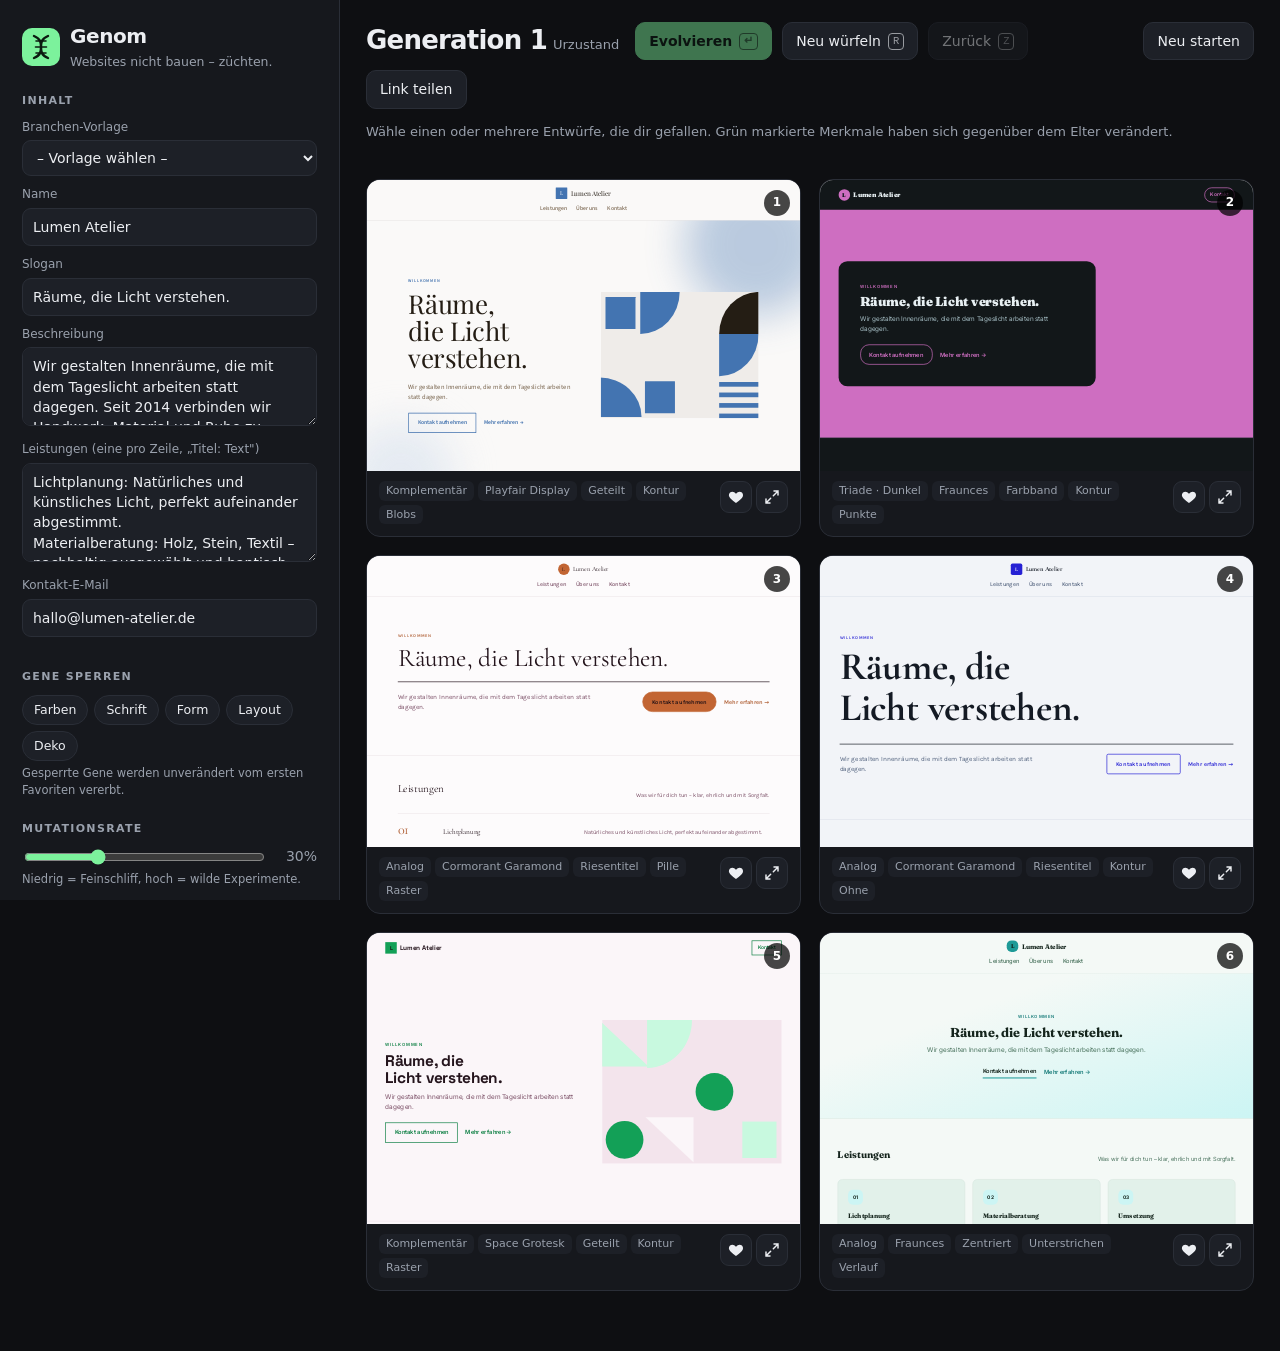
==== commit 704572dd: "Branchen-Vorlagen und automatisches Speichern - Sechs Inhaltsvorlagen (Café, Fotografie, Handwerk, P" ====
--- a/index.html
+++ b/index.html
@@ -31,7 +31,7 @@
   .group h2 { font-size: 11px; text-transform: uppercase; letter-spacing: 0.12em; color: var(--muted); margin: 0 0 10px; font-weight: 600; }
   label.field { display: block; margin-bottom: 10px; }
   label.field span { display: block; font-size: 12px; color: var(--muted); margin-bottom: 4px; }
-  input[type=text], input[type=email], textarea {
+  input[type=text], input[type=email], textarea, select {
     width: 100%; background: var(--panel-2); border: 1px solid var(--line); border-radius: 9px; padding: 8px 10px; outline: none;
   }
   input[type=text]:focus, input[type=email]:focus, textarea:focus { border-color: var(--accent); }
@@ -131,6 +131,7 @@
 
     <div class="group">
       <h2>Inhalt</h2>
+      <label class="field"><span>Branchen-Vorlage</span><select id="preset"><option value="">– Vorlage wählen –</option></select></label>
       <label class="field"><span>Name</span><input type="text" id="c-name"></label>
       <label class="field"><span>Slogan</span><input type="text" id="c-tagline"></label>
       <label class="field"><span>Beschreibung</span><textarea id="c-about" rows="3"></textarea></label>
@@ -176,6 +177,7 @@
       <button class="btn" id="reroll">Neu würfeln <kbd>R</kbd></button>
       <button class="btn" id="undo">Zurück <kbd>Z</kbd></button>
       <span class="spacer"></span>
+      <button class="btn" id="reset" title="Alles zurücksetzen und bei Generation 1 beginnen">Neu starten</button>
       <button class="btn" id="share">Link teilen</button>
     </div>
     <div class="status" id="status"></div>
@@ -658,7 +660,7 @@
     pushHistory([g]);
     state.pop = nextGeneration([g], 0.25, state.locked);
     state.selected = [0]; state.gen++;
-    renderCards(); toast(`Zurück zum Vorfahren aus Generation ${+b.dataset.i + 1}`);
+    renderCards(); syncHash(); toast(`Zurück zum Vorfahren aus Generation ${+b.dataset.i + 1}`);
   }));
   el.scrollLeft = el.scrollWidth;
 }
@@ -666,7 +668,7 @@
 function toggleSelect(i) {
   const k = state.selected.indexOf(i);
   k >= 0 ? state.selected.splice(k, 1) : state.selected.push(i);
-  updateSelection();
+  updateSelection(); syncHash();
 }
 
 function pushHistory(parents) {
@@ -727,8 +729,66 @@
   catch { const ta = Object.assign(document.createElement("textarea"), { value: t }); document.body.appendChild(ta); ta.select(); document.execCommand("copy"); ta.remove(); toast(msg); }
 }
 
+/* ---- Automatisch speichern (nur in diesem Browser) ---- */
+const STORE_KEY = "genom-v1";
+function save() {
+  try {
+    localStorage.setItem(STORE_KEY, JSON.stringify({
+      gen: state.gen, pop: state.pop, selected: state.selected, lineage: state.lineage,
+      content: state.content, rate: state.rate, locked: [...state.locked],
+    }));
+  } catch { /* Speicher nicht verfügbar – App funktioniert trotzdem */ }
+}
+function load() {
+  try {
+    const s = JSON.parse(localStorage.getItem(STORE_KEY) || "null");
+    const valid = g => Array.isArray(g) && g.length === GENES.length && g.every(x => Number.isInteger(x) && x >= 0 && x < 256);
+    if (!s || !Array.isArray(s.pop) || s.pop.length !== POP || !s.pop.every(valid)) return false;
+    state.pop = s.pop;
+    state.gen = Number.isInteger(s.gen) && s.gen > 0 ? s.gen : 1;
+    state.selected = (s.selected || []).filter(i => Number.isInteger(i) && i >= 0 && i < POP);
+    state.lineage = (s.lineage || []).filter(valid).slice(-100);
+    if (s.content && typeof s.content === "object") for (const k of Object.keys(DEFAULT_CONTENT)) if (typeof s.content[k] === "string") state.content[k] = s.content[k];
+    if (typeof s.rate === "number") state.rate = Math.min(0.9, Math.max(0.05, s.rate));
+    state.locked = new Set((s.locked || []).filter(id => GROUPS.some(g => g.id === id)));
+    return true;
+  } catch { return false; }
+}
+
+/* ---- Branchen-Vorlagen ---- */
+const PRESETS = {
+  atelier: { label: "Innenarchitektur", ...DEFAULT_CONTENT },
+  cafe: { label: "Café & Bäckerei", name: "Morgenrot Café", tagline: "Guter Kaffee braucht Zeit. Wir nehmen sie uns.",
+    about: "Wir rösten unsere Bohnen selbst und backen jeden Morgen frisch. Ein Ort zum Ankommen, Lesen und Bleiben – mitten im Viertel.",
+    features: "Eigene Röstung: Kleine Chargen, fair gehandelt, jede Woche frisch.\nHausgebackenes: Sauerteigbrot, Zimtschnecken und saisonale Kuchen.\nCatering: Frühstück und Kaffeebar für Büros und Feiern.",
+    email: "hallo@morgenrot-cafe.de" },
+  foto: { label: "Fotografie", name: "Studio Nordlicht", tagline: "Bilder, die bleiben, wenn der Moment vorbei ist.",
+    about: "Ich fotografiere Menschen, Marken und Momente – ehrlich, natürlich und ohne steife Posen. Jedes Shooting beginnt mit einem Gespräch.",
+    features: "Porträts: Natürliche Bilder für Bewerbung, Website und Social Media.\nHochzeiten: Ganztägige Begleitung mit Blick fürs Unauffällige.\nBusiness: Team-, Produkt- und Reportagefotografie für Unternehmen.",
+    email: "kontakt@studio-nordlicht.de" },
+  handwerk: { label: "Handwerk", name: "Holzwerk Berger", tagline: "Möbel, die Generationen überdauern.",
+    about: "Seit drei Generationen bauen wir Möbel aus heimischem Massivholz – maßgefertigt, reparierbar und mit ehrlichem Handwerk.",
+    features: "Maßmöbel: Tische, Regale und Schränke exakt für deinen Raum.\nInnenausbau: Treppen, Türen und Einbauten aus einer Hand.\nRestaurierung: Wir geben alten Lieblingsstücken neues Leben.",
+    email: "werkstatt@holzwerk-berger.de" },
+  praxis: { label: "Praxis & Gesundheit", name: "Physio Balance", tagline: "Bewegung ist die beste Medizin.",
+    about: "Unser Team begleitet dich auf dem Weg zurück zu schmerzfreier Bewegung – mit Zeit, Fachwissen und einem individuellen Plan.",
+    features: "Physiotherapie: Gezielte Behandlung nach Verletzung oder Operation.\nManuelle Therapie: Sanfte Techniken bei Rücken- und Gelenkschmerzen.\nPrävention: Kurse und Training, damit es gar nicht erst wehtut.",
+    email: "termin@physio-balance.de" },
+  tech: { label: "Software & Agentur", name: "Kodex Labs", tagline: "Software, die einfach funktioniert.",
+    about: "Wir entwickeln Web-Apps und digitale Produkte für Unternehmen, die mehr wollen als eine Vorlage. Schnell, sicher und durchdacht.",
+    features: "Web-Apps: Individuelle Anwendungen von der Idee bis zum Launch.\nUX-Design: Oberflächen, die Menschen gerne benutzen.\nBetreuung: Wartung, Hosting und Weiterentwicklung aus einer Hand.",
+    email: "hello@kodex-labs.de" },
+};
+const CONTENT_FIELDS = { name: "c-name", tagline: "c-tagline", about: "c-about", features: "c-features", email: "c-email" };
+function applyPreset(key) {
+  const p = PRESETS[key]; if (!p) return;
+  for (const [k, id] of Object.entries(CONTENT_FIELDS)) { state.content[k] = p[k]; $(id).value = p[k]; }
+  renderCards(); syncHash(); toast(`Vorlage „${p.label}" geladen`);
+}
+
 /* ---- Teilen über URL ---- */
 function syncHash() {
+  save();
   const lead = state.selected.length ? state.pop[state.selected[0]] : state.pop[0];
   const changed = JSON.stringify(state.content) !== JSON.stringify(DEFAULT_CONTENT);
   const h = `g=${toCode(lead)}` + (changed ? `&c=${encodeURIComponent(JSON.stringify(state.content))}` : "");
@@ -742,9 +802,11 @@
 
 /* ---- Inhalt & Steuerung ---- */
 function bindContent() {
-  const fields = { name: "c-name", tagline: "c-tagline", about: "c-about", features: "c-features", email: "c-email" };
   let t;
-  for (const [k, id] of Object.entries(fields)) {
+  const sel = $("preset");
+  for (const [k, p] of Object.entries(PRESETS)) sel.appendChild(Object.assign(document.createElement("option"), { value: k, textContent: p.label }));
+  sel.addEventListener("change", () => { applyPreset(sel.value); sel.value = ""; });
+  for (const [k, id] of Object.entries(CONTENT_FIELDS)) {
     $(id).value = state.content[k];
     $(id).addEventListener("input", e => {
       state.content[k] = e.target.value;
@@ -753,16 +815,23 @@
   }
   const locks = $("locks");
   GROUPS.forEach(grp => {
-    const b = Object.assign(document.createElement("button"), { className: "chip-toggle", textContent: grp.label });
-    b.setAttribute("aria-pressed", "false");
+    const b = Object.assign(document.createElement("button"), { className: "chip-toggle" });
+    const paint = () => { const on = state.locked.has(grp.id); b.setAttribute("aria-pressed", on); b.textContent = (on ? "🔒 " : "") + grp.label; };
     b.addEventListener("click", () => {
       state.locked.has(grp.id) ? state.locked.delete(grp.id) : state.locked.add(grp.id);
-      b.setAttribute("aria-pressed", state.locked.has(grp.id));
-      b.textContent = (state.locked.has(grp.id) ? "🔒 " : "") + grp.label;
+      paint(); save();
     });
+    paint();
     locks.appendChild(b);
   });
-  $("rate").addEventListener("input", e => { state.rate = +e.target.value; $("rate-out").textContent = Math.round(state.rate * 100) + "%"; });
+  const showRate = () => { $("rate").value = state.rate; $("rate-out").textContent = Math.round(state.rate * 100) + "%"; };
+  showRate();
+  $("rate").addEventListener("input", e => { state.rate = +e.target.value; showRate(); save(); });
+  $("reset").addEventListener("click", () => {
+    if (!confirm("Alles zurücksetzen? Deine Ahnenreihe und Inhalte gehen verloren.")) return;
+    try { localStorage.removeItem(STORE_KEY); } catch { /* egal */ }
+    location.hash = ""; location.reload();
+  });
   $("evolve").addEventListener("click", evolve);
   $("reroll").addEventListener("click", reroll);
   $("undo").addEventListener("click", undo);
@@ -783,7 +852,7 @@
   $("modal").addEventListener("click", e => { if (e.target === $("modal")) $("modal").close(); });
 
   document.addEventListener("keydown", e => {
-    if (e.target.closest("input, textarea") || e.metaKey || e.ctrlKey || e.altKey || $("modal").open) return;
+    if (e.target.closest("input, textarea, select") || e.metaKey || e.ctrlKey || e.altKey || $("modal").open) return;
     if (/^[1-6]$/.test(e.key)) toggleSelect(+e.key - 1);
     else if (e.key === "Enter" && !e.target.closest("button, [role=button]")) evolve();
     else if (e.key.toLowerCase() === "r") reroll();
@@ -794,12 +863,15 @@
 /* ---- Start ---- */
 (function init() {
   const shared = readHash();
+  const restored = !shared && load();
   bindContent();
   buildGrid();
-  state.pop = shared ? nextGeneration([shared], 0.3, state.locked) : Array.from({ length: POP }, randomGenome);
-  if (shared) state.selected = [0];
+  if (shared) { state.pop = nextGeneration([shared], 0.3, state.locked); state.selected = [0]; }
+  else if (!restored) state.pop = Array.from({ length: POP }, randomGenome);
   renderCards();
+  syncHash();
   if (shared) toast("Geteiltes Genom geladen");
+  else if (restored) toast(`Willkommen zurück – Generation ${state.gen}`);
 })();
 </script>
 </body>
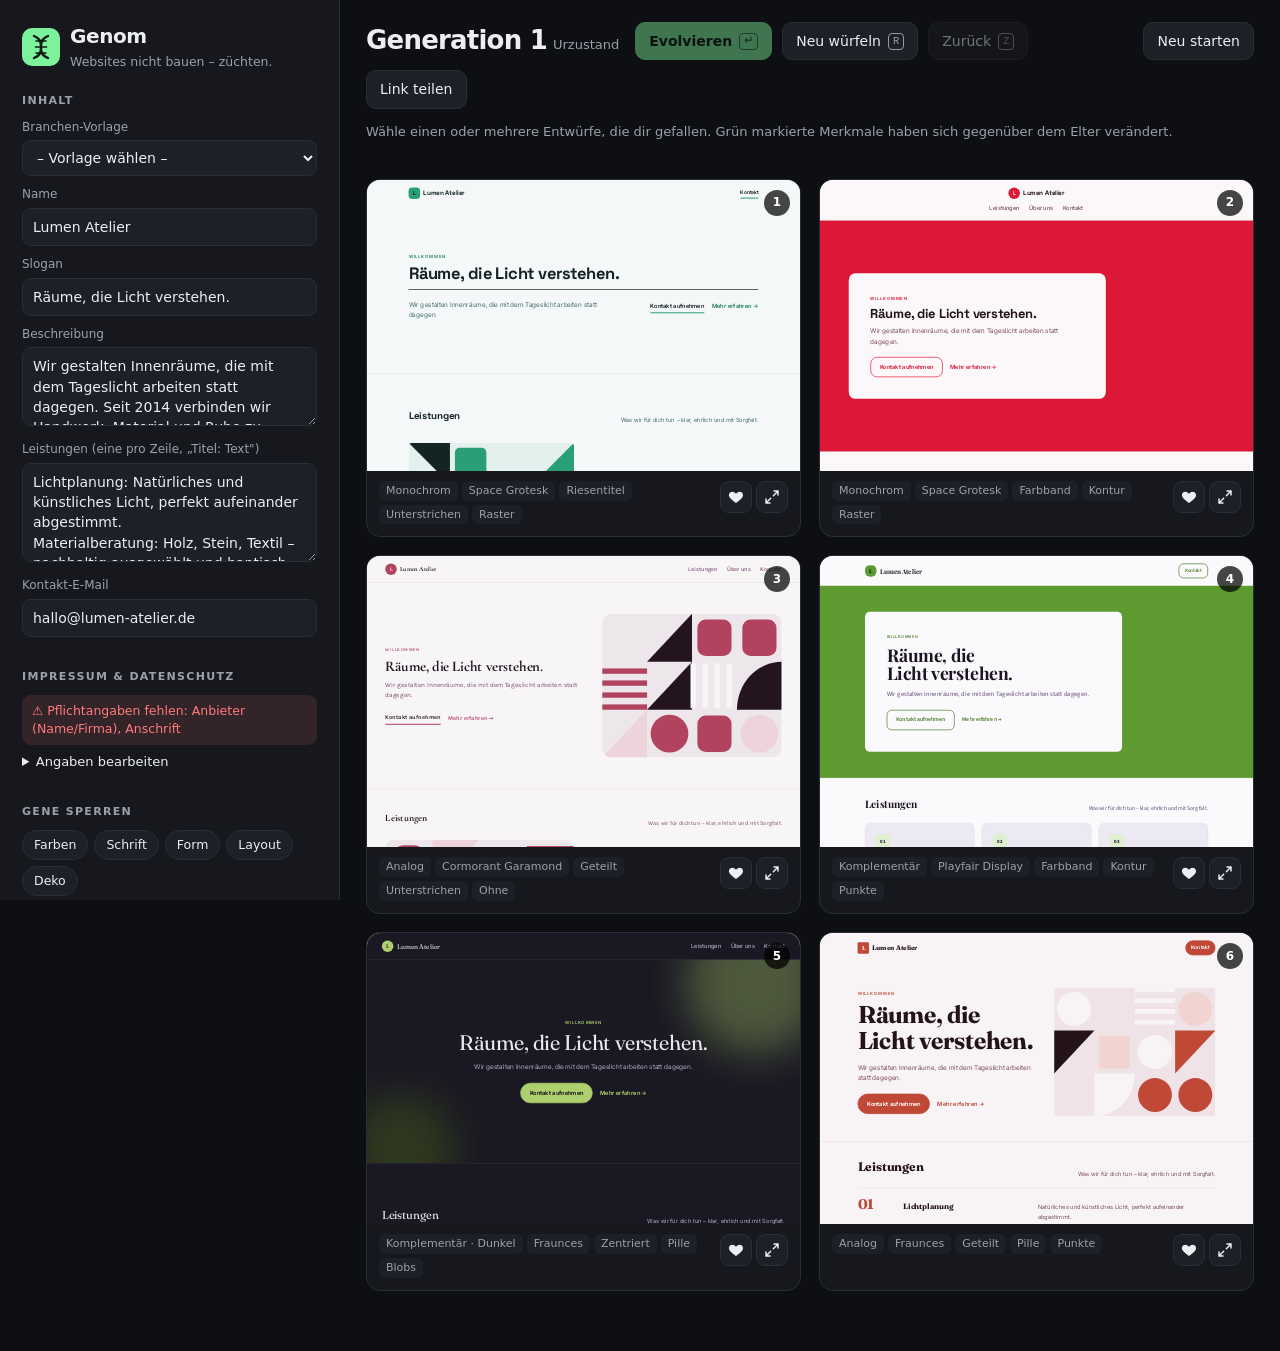
==== commit 6df689a6: "Impressum, Datenschutzerklärung und eingebettete Schriften - Eingabefelder für Pflichtangaben nach §" ====
--- a/index.html
+++ b/index.html
@@ -37,6 +37,10 @@
   input[type=text]:focus, input[type=email]:focus, textarea:focus { border-color: var(--accent); }
   textarea { resize: vertical; min-height: 64px; }
   .hint { font-size: 11.5px; color: var(--muted); margin: 4px 0 0; }
+  .legal-status { font-size: 12.5px; border-radius: 9px; padding: 7px 10px; margin-bottom: 8px; }
+  .legal-status.ok { background: rgba(124,242,156,.12); color: var(--accent); }
+  .legal-status.warn { background: rgba(255,123,123,.12); color: var(--danger); }
+  .legal-box summary { cursor: pointer; color: var(--text); font-size: 13px; margin-bottom: 10px; }
 
   .locks { display: flex; flex-wrap: wrap; gap: 6px; }
   .chip-toggle { border: 1px solid var(--line); background: var(--panel-2); border-radius: 999px; padding: 5px 11px; font-size: 12.5px; display: inline-flex; gap: 6px; align-items: center; }
@@ -101,7 +105,7 @@
   .seg button { border: 0; background: var(--panel-2); padding: 8px 12px; }
   .seg button[aria-pressed=true] { background: var(--text); color: var(--bg); }
 
-  .toast { position: fixed; bottom: 22px; left: 50%; transform: translate(-50%, 20px); background: var(--text); color: var(--bg); padding: 10px 16px; border-radius: 10px; font-weight: 600; opacity: 0; transition: .25s; pointer-events: none; z-index: 99; }
+  .toast { max-width: calc(100vw - 32px); text-align: center; position: fixed; bottom: 22px; left: 50%; transform: translate(-50%, 20px); background: var(--text); color: var(--bg); padding: 10px 16px; border-radius: 10px; font-weight: 600; opacity: 0; transition: .25s; pointer-events: none; z-index: 99; }
   .toast.show { opacity: 1; transform: translate(-50%, 0); }
 
   .help { font-size: 12.5px; color: var(--muted); }
@@ -137,6 +141,22 @@
       <label class="field"><span>Beschreibung</span><textarea id="c-about" rows="3"></textarea></label>
       <label class="field"><span>Leistungen (eine pro Zeile, „Titel: Text")</span><textarea id="c-features" rows="4"></textarea></label>
       <label class="field"><span>Kontakt-E-Mail</span><input type="email" id="c-email"></label>
+    </div>
+
+    <div class="group">
+      <h2>Impressum &amp; Datenschutz</h2>
+      <div class="legal-status" id="legal-status" role="status"></div>
+      <details class="legal-box" id="legal-box">
+        <summary>Angaben bearbeiten</summary>
+        <label class="field"><span>Anbieter: Name bzw. Firma mit Rechtsform *</span><input type="text" id="l-name" placeholder="z. B. Lumen Atelier GmbH"></label>
+        <label class="field"><span>Anschrift *</span><textarea id="l-address" rows="2" placeholder="Straße Nr.&#10;PLZ Ort"></textarea></label>
+        <label class="field"><span>Vertreten durch (bei Firmen)</span><input type="text" id="l-rep" placeholder="z. B. Geschäftsführerin Anna Beispiel"></label>
+        <label class="field"><span>Telefon</span><input type="text" id="l-phone"></label>
+        <label class="field"><span>Registereintrag</span><input type="text" id="l-register" placeholder="z. B. Amtsgericht München, HRB 123456"></label>
+        <label class="field"><span>USt-IdNr.</span><input type="text" id="l-vat" placeholder="z. B. DE123456789"></label>
+        <label class="field"><span>Hosting-Anbieter</span><input type="text" id="l-host" placeholder="z. B. Netlify, Inc."></label>
+        <p class="hint">Die Texte sind eine Vorlage für eine einfache Website ohne Cookies und Tracking – keine Rechtsberatung. Bitte vor der Veröffentlichung prüfen (lassen).</p>
+      </details>
     </div>
 
     <div class="group">
@@ -388,7 +408,48 @@
   return items.length ? items : [{ t: "Leistung", d: "Beschreibe hier, was du anbietest." }];
 }
 
-function renderSite(g, content) {
+/* ---- Impressum (§ 5 DDG) & Datenschutzerklärung (DSGVO) ---- */
+const LEGAL_REQUIRED = { legalName: "Anbieter (Name/Firma)", legalAddress: "Anschrift" };
+const missingLegal = content => Object.entries(LEGAL_REQUIRED).filter(([k]) => !String(content[k] || "").trim()).map(([, l]) => l);
+
+function legalHtml(content) {
+  const v = (k, label) => String(content[k] || "").trim()
+    ? esc(content[k].trim()).replace(/\n/g, "<br>")
+    : `<span class="missing">[${label} fehlt]</span>`;
+  const opt = (k, prefix) => String(content[k] || "").trim() ? `<p>${prefix}${esc(content[k].trim()).replace(/\n/g, "<br>")}</p>` : "";
+  const email = esc(content.email || "");
+  const host = String(content.host || "").trim();
+  const now = new Date().toLocaleDateString("de-DE", { month: "long", year: "numeric" });
+  return `<section class="legal" id="impressum"><div class="wrap cols">
+<h2>Impressum</h2>
+<div>
+<p><strong>Angaben gemäß § 5 DDG</strong><br>${v("legalName", "Name/Firma")}<br>${v("legalAddress", "Anschrift")}</p>
+${opt("legalRep", "Vertreten durch: ")}
+<h3>Kontakt</h3>
+<p>${String(content.legalPhone || "").trim() ? `Telefon: ${esc(content.legalPhone.trim())}<br>` : ""}E-Mail: <a href="mailto:${email}">${email}</a></p>
+${opt("legalRegister", "Registereintrag: ")}
+${opt("legalVat", "Umsatzsteuer-Identifikationsnummer gemäß § 27a UStG: ")}
+</div>
+</div></section>
+<section class="legal" id="datenschutz"><div class="wrap cols">
+<h2>Datenschutz&shy;erklärung</h2>
+<div>
+<h3>1. Verantwortlicher</h3>
+<p>${v("legalName", "Name/Firma")}<br>${v("legalAddress", "Anschrift")}<br>E-Mail: <a href="mailto:${email}">${email}</a></p>
+<h3>2. Hosting und Server-Logfiles</h3>
+<p>Diese Website wird ${host ? `bei ${esc(host)}` : "bei einem externen Dienstleister"} gehostet. Beim Aufruf der Seite werden technisch notwendige Daten in Server-Logfiles erfasst, insbesondere IP-Adresse, Datum und Uhrzeit des Zugriffs, aufgerufene Seite sowie Browser und Betriebssystem. Rechtsgrundlage ist Art. 6 Abs. 1 lit. f DSGVO; unser berechtigtes Interesse liegt im sicheren und stabilen Betrieb der Website.</p>
+<h3>3. Keine Cookies, kein Tracking, keine Drittanbieter</h3>
+<p>Diese Website setzt keine Cookies, verwendet keine Analyse- oder Tracking-Werkzeuge und lädt keine Inhalte von Drittanbietern. Die verwendeten Schriftarten sind direkt in die Seite eingebettet; beim Aufruf wird keine Verbindung zu Servern Dritter (z. B. Google) hergestellt.</p>
+<h3>4. Kontakt per E-Mail</h3>
+<p>Wenn Sie uns per E-Mail kontaktieren, verarbeiten wir Ihre Angaben zur Bearbeitung Ihrer Anfrage. Rechtsgrundlage ist Art. 6 Abs. 1 lit. b DSGVO, sofern Ihre Anfrage mit einem Vertrag zusammenhängt, ansonsten Art. 6 Abs. 1 lit. f DSGVO. Wir löschen die Daten, sobald sie nicht mehr erforderlich sind und keine gesetzlichen Aufbewahrungspflichten entgegenstehen.</p>
+<h3>5. Ihre Rechte</h3>
+<p>Sie haben das Recht auf Auskunft (Art. 15 DSGVO), Berichtigung (Art. 16), Löschung (Art. 17), Einschränkung der Verarbeitung (Art. 18), Datenübertragbarkeit (Art. 20) und Widerspruch (Art. 21). Zudem können Sie sich bei einer Datenschutz-Aufsichtsbehörde beschweren (Art. 77 DSGVO).</p>
+<p>Stand: ${now}</p>
+</div>
+</div></section>`;
+}
+
+function renderSite(g, content, opts = {}) {
   const d = decode(g), c = d.c, f = d.font;
   const name = esc(content.name || "Unbenannt");
   const initial = esc((content.name || "U").trim().charAt(0).toUpperCase());
@@ -486,17 +547,26 @@
 .cta .box{background:${c.text};color:${c.bg};border-radius:${d.radius}px;padding:clamp(36px,6vw,80px) 24px}
 .cta .box p{opacity:.8;max-width:30em;margin:0 auto 1.6em}
 .cta .mail{display:inline-block;font-family:"${f.d}",sans-serif;font-size:clamp(1.3rem,3vw,2rem);font-weight:${d.weight};color:${c.bg};text-decoration-thickness:3px;text-underline-offset:6px;text-decoration-color:${c.accent};word-break:break-all}
+.legal{border-top:1px solid ${c.line};font-size:.92rem;color:${c.muted}}
+.legal h2{font-size:1.5rem;color:${c.text}}.legal h3{font-size:1.02rem;color:${c.text};margin:1.6em 0 .4em;font-family:"${f.b}",system-ui,sans-serif;font-weight:600;letter-spacing:0}
+.legal .cols{display:grid;grid-template-columns:1fr 2fr;gap:56px}.legal p{max-width:46em}.legal a{color:${c.accentText}}
+.legal .missing{background:${c.tint};color:${c.text};padding:0 .3em;border-radius:3px}
 footer{padding:28px 0 40px;color:${c.muted};font-size:.9rem}
 footer .wrap{display:flex;justify-content:space-between;flex-wrap:wrap;gap:12px}
 @media (max-width:760px){
   .nav nav{gap:16px;font-size:.95rem}.n0 .wrap{flex-direction:column;align-items:flex-start;gap:12px}
   .h1 .wrap,.h2 .row,.fzig,.frow{grid-template-columns:1fr;gap:20px}.fzig.rev .art{order:0}.h2 .actions{justify-content:flex-start}
-  .sec-head{flex-direction:column;align-items:start}.frow{gap:6px}
+  .sec-head{flex-direction:column;align-items:start}.frow{gap:6px}.legal .cols{grid-template-columns:1fr;gap:8px}
 }
 @media (prefers-reduced-motion:reduce){html{scroll-behavior:auto}.btn{transition:none}}
 ${deco}`;
 
-  const fontHref = `https://fonts.googleapis.com/css2?family=${f.dq}&family=${f.bq}&display=swap`;
+  // Vorschau: Schriften von Google laden. Export: Schriften eingebettet (fontCss) – die Besucher
+  // der fertigen Seite verbinden sich mit keinem Drittanbieter.
+  const fontTags = opts.fontCss === undefined
+    ? `<link rel="preconnect" href="https://fonts.googleapis.com"><link rel="preconnect" href="https://fonts.gstatic.com" crossorigin>
+<link rel="stylesheet" href="https://fonts.googleapis.com/css2?family=${f.dq}&family=${f.bq}&display=swap">`
+    : opts.fontCss ? `<style>${opts.fontCss}</style>` : "";
   return `<!doctype html>
 <html lang="de">
 <head>
@@ -505,8 +575,7 @@
 <title>${name}</title>
 <meta name="description" content="${esc(content.tagline)}">
 <meta name="generator" content="Genom – evolutionärer Website-Builder · Genom ${toCode(g)}">
-<link rel="preconnect" href="https://fonts.googleapis.com"><link rel="preconnect" href="https://fonts.gstatic.com" crossorigin>
-<link rel="stylesheet" href="${fontHref}">
+${fontTags}
 <style>${css}</style>
 </head>
 <body>
@@ -522,8 +591,9 @@
 <h2>Lass uns sprechen.</h2><p>Schreib uns – wir melden uns innerhalb eines Werktags.</p>
 <a class="mail" href="mailto:${email}">${email}</a>
 </div></div></section>
+${legalHtml(content)}
 </main>
-<footer><div class="wrap"><span>© ${new Date().getFullYear()} ${name}</span><span><a href="#kontakt">Impressum</a> · <a href="#kontakt">Datenschutz</a></span></div></footer>
+<footer><div class="wrap"><span>© ${new Date().getFullYear()} ${name}</span><span><a href="#impressum">Impressum</a> · <a href="#datenschutz">Datenschutz</a></span></div></footer>
 </body>
 </html>`;
 }
@@ -574,10 +644,11 @@
   about: "Wir gestalten Innenräume, die mit dem Tageslicht arbeiten statt dagegen. Seit 2014 verbinden wir Handwerk, Material und Ruhe zu Orten, an denen man gerne bleibt.",
   features: "Lichtplanung: Natürliches und künstliches Licht, perfekt aufeinander abgestimmt.\nMaterialberatung: Holz, Stein, Textil – nachhaltig ausgewählt und haptisch erlebbar.\nUmsetzung: Wir begleiten jedes Projekt von der Skizze bis zum letzten Handgriff.",
   email: "hallo@lumen-atelier.de",
+  legalName: "", legalAddress: "", legalRep: "", legalPhone: "", legalRegister: "", legalVat: "", host: "",
 };
 const state = { gen: 1, pop: [], selected: [], history: [], lineage: [], locked: new Set(), rate: 0.3, content: { ...DEFAULT_CONTENT }, modalIdx: -1 };
 
-function toast(msg) { const t = $("toast"); t.textContent = msg; t.classList.add("show"); clearTimeout(toast.t); toast.t = setTimeout(() => t.classList.remove("show"), 1800); }
+function toast(msg) { const t = $("toast"); t.textContent = msg; t.classList.add("show"); clearTimeout(toast.t); toast.t = setTimeout(() => t.classList.remove("show"), Math.max(1800, msg.length * 55)); }
 
 function cardTemplate(i) {
   const card = document.createElement("article");
@@ -717,12 +788,58 @@
   $("m-desktop").setAttribute("aria-pressed", !mobile);
   $("m-mobile").setAttribute("aria-pressed", mobile);
 }
-function download(g) {
-  const blob = new Blob([renderSite(g, state.content)], { type: "text/html" });
-  const a = Object.assign(document.createElement("a"), { href: URL.createObjectURL(blob), download: `${(state.content.name || "website").toLowerCase().replace(/[^a-z0-9äöüß]+/g, "-").replace(/^-|-$/g, "") || "website"}.html` });
-  document.body.appendChild(a); a.click(); a.remove();
-  setTimeout(() => URL.revokeObjectURL(a.href), 1000);
-  toast("Website heruntergeladen");
+/* ---- Schriften für den Export einbetten (DSGVO: keine Google-Verbindung beim Besucher) ---- */
+const fontCache = new Map();
+const toBase64 = buf => { let s = ""; const b = new Uint8Array(buf); for (let i = 0; i < b.length; i += 0x8000) s += String.fromCharCode.apply(null, b.subarray(i, i + 0x8000)); return btoa(s); };
+async function embeddedFontCss(font) {
+  const key = font.dq + "|" + font.bq;
+  if (fontCache.has(key)) return fontCache.get(key);
+  const css = await (await fetch(`https://fonts.googleapis.com/css2?family=${font.dq}&family=${font.bq}&display=swap`)).text();
+  // Nur das Latin-Subset (deckt Deutsch inkl. Umlaute, ß und € ab); gleiche Datei = gleiche variable Schrift
+  const faces = new Map();
+  for (const m of css.matchAll(/\/\* latin \*\/\s*@font-face\s*{([^}]*)}/g)) {
+    const body = m[1], get = p => (body.match(new RegExp(p + ":\\s*([^;]+);")) || [])[1];
+    const url = (body.match(/url\(([^)]+)\)/) || [])[1];
+    if (!url) continue;
+    const id = get("font-family") + "|" + get("font-style") + "|" + url;
+    const w = parseInt(get("font-weight"), 10) || 400;
+    const f = faces.get(id) || { family: get("font-family"), style: get("font-style"), url, range: get("unicode-range"), min: w, max: w };
+    f.min = Math.min(f.min, w); f.max = Math.max(f.max, w); faces.set(id, f);
+  }
+  if (!faces.size) throw new Error("Keine Schriftdaten erhalten");
+  const out = [];
+  for (const f of faces.values()) {
+    const res = await fetch(f.url);
+    if (!res.ok) throw new Error("Schriftdatei nicht erreichbar");
+    const data = toBase64(await res.arrayBuffer());
+    out.push(`@font-face{font-family:${f.family};font-style:${f.style};font-weight:${f.min === f.max ? f.min : f.min + " " + f.max};font-display:swap;src:url(data:font/woff2;base64,${data}) format("woff2");unicode-range:${f.range}}`);
+  }
+  const result = out.join("\n");
+  fontCache.set(key, result);
+  return result;
+}
+async function exportHtml(g) {
+  let fontCss = null;
+  try { fontCss = await embeddedFontCss(decode(g).font); }
+  catch { toast("Schriften konnten nicht eingebettet werden (offline?) – es werden Systemschriften verwendet"); }
+  return renderSite(g, state.content, { fontCss });
+}
+function legalWarning() {
+  const miss = missingLegal(state.content);
+  return miss.length ? ` – Achtung: Im Impressum fehlt noch ${miss.join(" und ")}` : "";
+}
+let busy = false;
+async function download(g) {
+  if (busy) return; busy = true;
+  const btn = $("m-export"), label = btn.textContent;
+  btn.textContent = "Wird erstellt …"; btn.disabled = true;
+  try {
+    const blob = new Blob([await exportHtml(g)], { type: "text/html" });
+    const a = Object.assign(document.createElement("a"), { href: URL.createObjectURL(blob), download: `${(state.content.name || "website").toLowerCase().replace(/[^a-z0-9äöüß]+/g, "-").replace(/^-|-$/g, "") || "website"}.html` });
+    document.body.appendChild(a); a.click(); a.remove();
+    setTimeout(() => URL.revokeObjectURL(a.href), 1000);
+    toast("Website heruntergeladen" + legalWarning());
+  } finally { btn.textContent = label; btn.disabled = false; busy = false; }
 }
 async function copyText(t, msg) {
   try { await navigator.clipboard.writeText(t); toast(msg); }
@@ -780,6 +897,12 @@
     email: "hello@kodex-labs.de" },
 };
 const CONTENT_FIELDS = { name: "c-name", tagline: "c-tagline", about: "c-about", features: "c-features", email: "c-email" };
+const LEGAL_FIELDS = { legalName: "l-name", legalAddress: "l-address", legalRep: "l-rep", legalPhone: "l-phone", legalRegister: "l-register", legalVat: "l-vat", host: "l-host" };
+function updateLegalStatus() {
+  const miss = missingLegal(state.content), el = $("legal-status");
+  el.className = "legal-status " + (miss.length ? "warn" : "ok");
+  el.textContent = miss.length ? `⚠ Pflichtangaben fehlen: ${miss.join(", ")}` : "✓ Pflichtangaben vollständig";
+}
 function applyPreset(key) {
   const p = PRESETS[key]; if (!p) return;
   for (const [k, id] of Object.entries(CONTENT_FIELDS)) { state.content[k] = p[k]; $(id).value = p[k]; }
@@ -806,13 +929,16 @@
   const sel = $("preset");
   for (const [k, p] of Object.entries(PRESETS)) sel.appendChild(Object.assign(document.createElement("option"), { value: k, textContent: p.label }));
   sel.addEventListener("change", () => { applyPreset(sel.value); sel.value = ""; });
-  for (const [k, id] of Object.entries(CONTENT_FIELDS)) {
+  for (const [k, id] of Object.entries({ ...CONTENT_FIELDS, ...LEGAL_FIELDS })) {
     $(id).value = state.content[k];
     $(id).addEventListener("input", e => {
       state.content[k] = e.target.value;
+      updateLegalStatus();
       clearTimeout(t); t = setTimeout(() => { renderCards(); syncHash(); }, 280);
     });
   }
+  updateLegalStatus();
+  if (missingLegal(state.content).length === 0) $("legal-box").open = false;
   const locks = $("locks");
   GROUPS.forEach(grp => {
     const b = Object.assign(document.createElement("button"), { className: "chip-toggle" });
@@ -847,7 +973,7 @@
   $("m-desktop").addEventListener("click", () => setDevice(false));
   $("m-mobile").addEventListener("click", () => setDevice(true));
   $("m-export").addEventListener("click", () => download(state.pop[state.modalIdx]));
-  $("m-copy").addEventListener("click", () => copyText(renderSite(state.pop[state.modalIdx], state.content), "HTML kopiert"));
+  $("m-copy").addEventListener("click", async () => copyText(await exportHtml(state.pop[state.modalIdx]), "HTML kopiert" + legalWarning()));
   $("m-select").addEventListener("click", () => { toggleSelect(state.modalIdx); $("modal").close(); });
   $("modal").addEventListener("click", e => { if (e.target === $("modal")) $("modal").close(); });
 
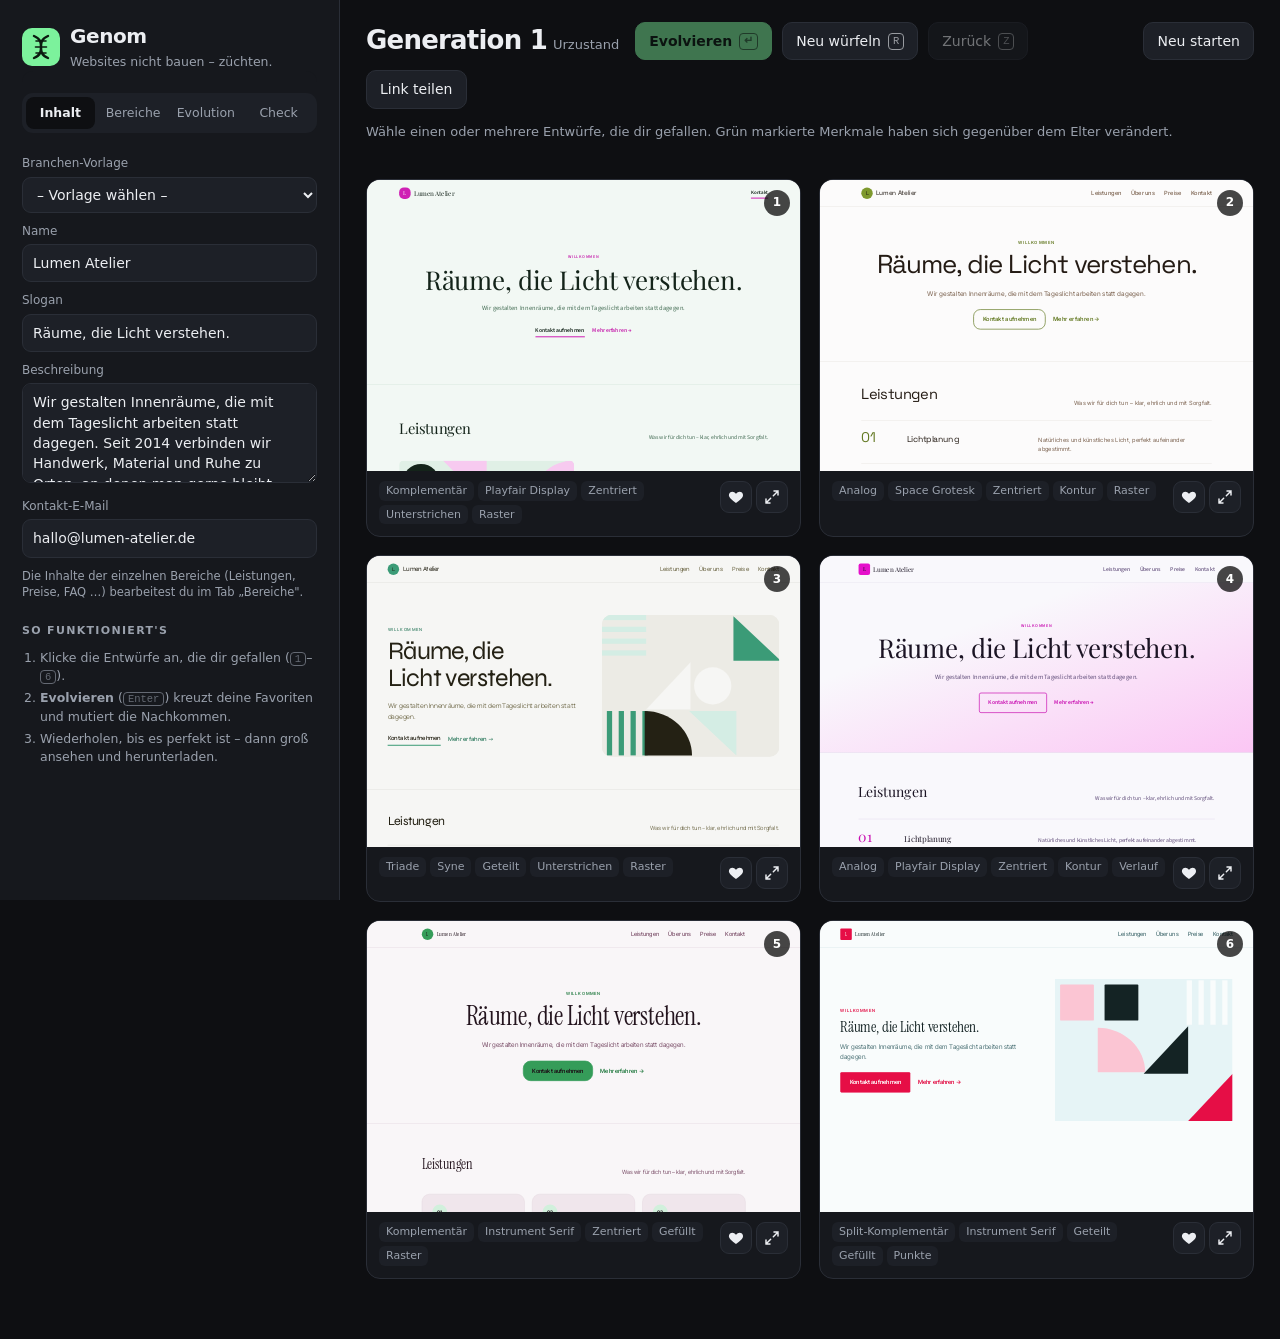
==== commit a0174eda: "Neun Bereiche mit eigenen Funktionen, Tabs, Website-Check, Privat-Modus - Neue Bereiche: Zahlen (Zäh" ====
--- a/index.html
+++ b/index.html
@@ -37,10 +37,49 @@
   input[type=text]:focus, input[type=email]:focus, textarea:focus { border-color: var(--accent); }
   textarea { resize: vertical; min-height: 64px; }
   .hint { font-size: 11.5px; color: var(--muted); margin: 4px 0 0; }
+  .tabs { display: grid; grid-template-columns: repeat(4, 1fr); gap: 4px; background: var(--panel-2); padding: 4px; border-radius: 11px; position: sticky; top: 0; z-index: 2; box-shadow: 0 -22px 0 var(--panel); }
+  .tabs button { border: 0; background: transparent; border-radius: 8px; padding: 7px 4px; font-size: 12.5px; color: var(--muted); }
+  .tabs button[aria-selected=true] { background: var(--bg); color: var(--text); font-weight: 650; }
+  .panel { display: flex; flex-direction: column; gap: 22px; }
+  .panel[hidden] { display: none; }
+  .switch { display: flex; align-items: center; gap: 9px; cursor: pointer; font-size: 13.5px; }
+  .switch input { appearance: none; width: 34px; height: 20px; border-radius: 999px; background: var(--line); position: relative; margin: 0; flex: none; cursor: pointer; transition: background .15s; }
+  .switch input::after { content: ""; position: absolute; top: 3px; left: 3px; width: 14px; height: 14px; border-radius: 50%; background: var(--text); transition: transform .15s; }
+  .switch input:checked { background: var(--accent); }
+  .switch input:checked::after { transform: translateX(14px); background: var(--accent-ink); }
+  .switch.big { margin-bottom: 6px; }
+  .sec-row { background: var(--panel-2); border: 1px solid var(--line); border-radius: 12px; padding: 10px 12px; margin-bottom: 8px; }
+  .sec-row.off { opacity: .6; }
+  .sec-row.off .sec-fn, .sec-row.off details { display: none; }
+  .sec-top { display: flex; align-items: center; justify-content: space-between; gap: 8px; }
+  .sec-top span { font-weight: 600; }
+  .sec-move { display: flex; gap: 4px; }
+  .mini { width: 26px; height: 26px; border-radius: 7px; border: 1px solid var(--line); background: var(--panel); padding: 0; font-size: 12px; }
+  .mini:disabled { opacity: .3; cursor: default; }
+  .sec-fn { margin: 6px 0 0; color: var(--muted); font-size: 12px; }
+  .sec-row details { margin-top: 8px; }
+  .sec-row summary { cursor: pointer; font-size: 12.5px; color: var(--accent); }
+  .sec-row textarea { margin-top: 8px; font-size: 12.5px; }
+  .upload { position: relative; margin-top: 8px; font-size: 12.5px; }
+  .upload input { position: absolute; inset: 0; opacity: 0; cursor: pointer; }
+  .thumbs { display: grid; gap: 6px; margin-top: 8px; }
+  .thumb { display: grid; grid-template-columns: 44px 1fr 26px; gap: 6px; align-items: center; }
+  .thumb img { width: 44px; height: 34px; object-fit: cover; border-radius: 6px; }
+  .thumb input { padding: 5px 8px !important; font-size: 12px; }
+  .score { display: flex; align-items: center; gap: 12px; }
+  .score b { font-size: 26px; letter-spacing: -0.03em; }
+  .score .bar { flex: 1; height: 8px; background: var(--line); border-radius: 99px; overflow: hidden; }
+  .score .bar i { display: block; height: 100%; background: var(--accent); border-radius: 99px; transition: width .3s; }
+  #check ul { list-style: none; padding: 0; margin: 12px 0 0; display: grid; gap: 8px; }
+  #check li { display: grid; grid-template-columns: 22px 1fr; gap: 8px; font-size: 12.5px; }
+  #check li > span { width: 20px; height: 20px; border-radius: 50%; display: grid; place-items: center; font-weight: 700; font-size: 11px; }
+  #check li.ok > span { background: rgba(124,242,156,.15); color: var(--accent); }
+  #check li.bad > span { background: rgba(255,123,123,.15); color: var(--danger); }
+  #check small { display: block; color: var(--muted); }
+  .legal-box[hidden] { display: none; }
   .legal-status { font-size: 12.5px; border-radius: 9px; padding: 7px 10px; margin-bottom: 8px; }
   .legal-status.ok { background: rgba(124,242,156,.12); color: var(--accent); }
   .legal-status.warn { background: rgba(255,123,123,.12); color: var(--danger); }
-  .legal-box summary { cursor: pointer; color: var(--text); font-size: 13px; margin-bottom: 10px; }
 
   .locks { display: flex; flex-wrap: wrap; gap: 6px; }
   .chip-toggle { border: 1px solid var(--line); background: var(--panel-2); border-radius: 999px; padding: 5px 11px; font-size: 12.5px; display: inline-flex; gap: 6px; align-items: center; }
@@ -133,61 +172,80 @@
       <div><h1>Genom</h1><p>Websites nicht bauen – züchten.</p></div>
     </div>
 
-    <div class="group">
-      <h2>Inhalt</h2>
-      <label class="field"><span>Branchen-Vorlage</span><select id="preset"><option value="">– Vorlage wählen –</option></select></label>
-      <label class="field"><span>Name</span><input type="text" id="c-name"></label>
-      <label class="field"><span>Slogan</span><input type="text" id="c-tagline"></label>
-      <label class="field"><span>Beschreibung</span><textarea id="c-about" rows="3"></textarea></label>
-      <label class="field"><span>Leistungen (eine pro Zeile, „Titel: Text")</span><textarea id="c-features" rows="4"></textarea></label>
-      <label class="field"><span>Kontakt-E-Mail</span><input type="email" id="c-email"></label>
+    <div class="tabs" id="tabs" role="tablist" aria-label="Einstellungen">
+      <button role="tab" data-tab="inhalt" id="tab-inhalt" aria-controls="panel-inhalt">Inhalt</button>
+      <button role="tab" data-tab="bereiche" id="tab-bereiche" aria-controls="panel-bereiche">Bereiche</button>
+      <button role="tab" data-tab="evolution" id="tab-evolution" aria-controls="panel-evolution">Evolution</button>
+      <button role="tab" data-tab="check" id="tab-check" aria-controls="panel-check">Check</button>
     </div>
 
-    <div class="group">
-      <h2>Impressum &amp; Datenschutz</h2>
-      <div class="legal-status" id="legal-status" role="status"></div>
-      <details class="legal-box" id="legal-box">
-        <summary>Angaben bearbeiten</summary>
-        <label class="field"><span>Anbieter: Name bzw. Firma mit Rechtsform *</span><input type="text" id="l-name" placeholder="z. B. Lumen Atelier GmbH"></label>
-        <label class="field"><span>Anschrift *</span><textarea id="l-address" rows="2" placeholder="Straße Nr.&#10;PLZ Ort"></textarea></label>
-        <label class="field"><span>Vertreten durch (bei Firmen)</span><input type="text" id="l-rep" placeholder="z. B. Geschäftsführerin Anna Beispiel"></label>
-        <label class="field"><span>Telefon</span><input type="text" id="l-phone"></label>
-        <label class="field"><span>Registereintrag</span><input type="text" id="l-register" placeholder="z. B. Amtsgericht München, HRB 123456"></label>
-        <label class="field"><span>USt-IdNr.</span><input type="text" id="l-vat" placeholder="z. B. DE123456789"></label>
-        <label class="field"><span>Hosting-Anbieter</span><input type="text" id="l-host" placeholder="z. B. Netlify, Inc."></label>
-        <p class="hint">Die Texte sind eine Vorlage für eine einfache Website ohne Cookies und Tracking – keine Rechtsberatung. Bitte vor der Veröffentlichung prüfen (lassen).</p>
-      </details>
-    </div>
-
-    <div class="group">
-      <h2>Gene sperren</h2>
-      <div class="locks" id="locks"></div>
-      <p class="hint">Gesperrte Gene werden unverändert vom ersten Favoriten vererbt.</p>
-    </div>
-
-    <div class="group">
-      <h2>Mutationsrate</h2>
-      <div class="slider"><input type="range" id="rate" min="0.05" max="0.9" step="0.05" value="0.3" aria-label="Mutationsrate"><output id="rate-out">30%</output></div>
-      <p class="hint">Niedrig = Feinschliff, hoch = wilde Experimente.</p>
-    </div>
-
-    <div class="group">
-      <h2>Genom-Code</h2>
-      <div class="codebox">
-        <input type="text" id="code-in" placeholder="32 Hex-Zeichen einfügen" spellcheck="false" aria-label="Genom-Code">
-        <button class="btn" id="code-load">Laden</button>
+    <section class="panel" role="tabpanel" id="panel-inhalt" aria-labelledby="tab-inhalt">
+      <div class="group">
+        <label class="field"><span>Branchen-Vorlage</span><select id="preset"><option value="">– Vorlage wählen –</option></select></label>
+        <label class="field"><span>Name</span><input type="text" id="c-name"></label>
+        <label class="field"><span>Slogan</span><input type="text" id="c-tagline"></label>
+        <label class="field"><span>Beschreibung</span><textarea id="c-about" rows="4"></textarea></label>
+        <label class="field"><span>Kontakt-E-Mail</span><input type="email" id="c-email"></label>
+        <p class="hint">Die Inhalte der einzelnen Bereiche (Leistungen, Preise, FAQ …) bearbeitest du im Tab „Bereiche".</p>
       </div>
-      <p class="hint">Jedes Design hat einen eindeutigen Code – teile ihn, und andere züchten von dort weiter.</p>
-    </div>
-
-    <div class="group help">
-      <h2>So funktioniert's</h2>
-      <ol>
-        <li>Klicke die Entwürfe an, die dir gefallen (<kbd>1</kbd>–<kbd>6</kbd>).</li>
-        <li><b>Evolvieren</b> (<kbd>Enter</kbd>) kreuzt deine Favoriten und mutiert die Nachkommen.</li>
-        <li>Wiederholen, bis es perfekt ist – dann exportieren.</li>
-      </ol>
-    </div>
+      <div class="group help">
+        <h2>So funktioniert's</h2>
+        <ol>
+          <li>Klicke die Entwürfe an, die dir gefallen (<kbd>1</kbd>–<kbd>6</kbd>).</li>
+          <li><b>Evolvieren</b> (<kbd>Enter</kbd>) kreuzt deine Favoriten und mutiert die Nachkommen.</li>
+          <li>Wiederholen, bis es perfekt ist – dann groß ansehen und herunterladen.</li>
+        </ol>
+      </div>
+    </section>
+
+    <section class="panel" role="tabpanel" id="panel-bereiche" aria-labelledby="tab-bereiche" hidden>
+      <p class="hint" style="margin:0 0 12px">Jeder Bereich kann etwas anderes. Schalte ihn ein, ändere die Reihenfolge und bearbeite den Inhalt.</p>
+      <div id="sections"></div>
+    </section>
+
+    <section class="panel" role="tabpanel" id="panel-evolution" aria-labelledby="tab-evolution" hidden>
+      <div class="group">
+        <h2>Gene sperren</h2>
+        <div class="locks" id="locks"></div>
+        <p class="hint">Gesperrte Gene werden unverändert vom ersten Favoriten vererbt.</p>
+      </div>
+      <div class="group">
+        <h2>Mutationsrate</h2>
+        <div class="slider"><input type="range" id="rate" min="0.05" max="0.9" step="0.05" value="0.3" aria-label="Mutationsrate"><output id="rate-out">30%</output></div>
+        <p class="hint">Niedrig = Feinschliff, hoch = wilde Experimente.</p>
+      </div>
+      <div class="group">
+        <h2>Genom-Code</h2>
+        <div class="codebox">
+          <input type="text" id="code-in" placeholder="32 Hex-Zeichen einfügen" spellcheck="false" aria-label="Genom-Code">
+          <button class="btn" id="code-load">Laden</button>
+        </div>
+        <p class="hint">Jedes Design hat einen eindeutigen Code – teile ihn, und andere züchten von dort weiter.</p>
+      </div>
+    </section>
+
+    <section class="panel" role="tabpanel" id="panel-check" aria-labelledby="tab-check" hidden>
+      <div class="group">
+        <h2>Website-Check</h2>
+        <div id="check"></div>
+      </div>
+      <div class="group">
+        <h2>Impressum &amp; Datenschutz</h2>
+        <label class="switch big"><input type="checkbox" id="c-private"><span>Privates Projekt (ohne Impressum)</span></label>
+        <p class="hint">Für Übungs-, Test- oder rein private Seiten. Impressum und Datenschutz werden dann nicht auf die Seite gesetzt.</p>
+        <div class="legal-status" id="legal-status" role="status"></div>
+        <div class="legal-box" id="legal-box">
+          <label class="field"><span>Anbieter: Name bzw. Firma mit Rechtsform *</span><input type="text" id="l-name" placeholder="z. B. Lumen Atelier GmbH"></label>
+          <label class="field"><span>Anschrift *</span><textarea id="l-address" rows="2" placeholder="Straße Nr.&#10;PLZ Ort"></textarea></label>
+          <label class="field"><span>Vertreten durch (bei Firmen)</span><input type="text" id="l-rep" placeholder="z. B. Geschäftsführerin Anna Beispiel"></label>
+          <label class="field"><span>Telefon</span><input type="text" id="l-phone"></label>
+          <label class="field"><span>Registereintrag</span><input type="text" id="l-register" placeholder="z. B. Amtsgericht München, HRB 123456"></label>
+          <label class="field"><span>USt-IdNr.</span><input type="text" id="l-vat" placeholder="z. B. DE123456789"></label>
+          <label class="field"><span>Hosting-Anbieter</span><input type="text" id="l-host" placeholder="z. B. Netlify, Inc."></label>
+          <p class="hint">Vorlage für eine einfache Website ohne Cookies und Tracking – keine Rechtsberatung.</p>
+        </div>
+      </div>
+    </section>
   </aside>
 
   <main>
@@ -412,7 +470,7 @@
 const LEGAL_REQUIRED = { legalName: "Anbieter (Name/Firma)", legalAddress: "Anschrift" };
 const missingLegal = content => Object.entries(LEGAL_REQUIRED).filter(([k]) => !String(content[k] || "").trim()).map(([, l]) => l);
 
-function legalHtml(content) {
+function legalHtml(content, hasForm = false) {
   const v = (k, label) => String(content[k] || "").trim()
     ? esc(content[k].trim()).replace(/\n/g, "<br>")
     : `<span class="missing">[${label} fehlt]</span>`;
@@ -440,7 +498,8 @@
 <p>Diese Website wird ${host ? `bei ${esc(host)}` : "bei einem externen Dienstleister"} gehostet. Beim Aufruf der Seite werden technisch notwendige Daten in Server-Logfiles erfasst, insbesondere IP-Adresse, Datum und Uhrzeit des Zugriffs, aufgerufene Seite sowie Browser und Betriebssystem. Rechtsgrundlage ist Art. 6 Abs. 1 lit. f DSGVO; unser berechtigtes Interesse liegt im sicheren und stabilen Betrieb der Website.</p>
 <h3>3. Keine Cookies, kein Tracking, keine Drittanbieter</h3>
 <p>Diese Website setzt keine Cookies, verwendet keine Analyse- oder Tracking-Werkzeuge und lädt keine Inhalte von Drittanbietern. Die verwendeten Schriftarten sind direkt in die Seite eingebettet; beim Aufruf wird keine Verbindung zu Servern Dritter (z. B. Google) hergestellt.</p>
-<h3>4. Kontakt per E-Mail</h3>
+<h3>4. Kontakt per E-Mail${hasForm ? " und Kontaktformular" : ""}</h3>
+${hasForm ? "<p>Das Kontaktformular sendet keine Daten an unseren Server. Es öffnet lediglich Ihr eigenes E-Mail-Programm mit einer vorausgefüllten Nachricht, die Sie selbst absenden.</p>" : ""}
 <p>Wenn Sie uns per E-Mail kontaktieren, verarbeiten wir Ihre Angaben zur Bearbeitung Ihrer Anfrage. Rechtsgrundlage ist Art. 6 Abs. 1 lit. b DSGVO, sofern Ihre Anfrage mit einem Vertrag zusammenhängt, ansonsten Art. 6 Abs. 1 lit. f DSGVO. Wir löschen die Daten, sobald sie nicht mehr erforderlich sind und keine gesetzlichen Aufbewahrungspflichten entgegenstehen.</p>
 <h3>5. Ihre Rechte</h3>
 <p>Sie haben das Recht auf Auskunft (Art. 15 DSGVO), Berichtigung (Art. 16), Löschung (Art. 17), Einschränkung der Verarbeitung (Art. 18), Datenübertragbarkeit (Art. 20) und Widerspruch (Art. 21). Zudem können Sie sich bei einer Datenschutz-Aufsichtsbehörde beschweren (Art. 77 DSGVO).</p>
@@ -449,18 +508,253 @@
 </div></section>`;
 }
 
+/* =========================================================================
+   7b. Bereiche – jeder Bereich kann etwas anderes
+   ========================================================================= */
+const SECTIONS = [
+  { id: "leistungen", label: "Leistungen", nav: "Leistungen", on: true, field: "features", fn: "Karten, Liste oder Zickzack mit Illustrationen – das Genom entscheidet.", hint: "Eine pro Zeile: „Titel: Text“" },
+  { id: "zahlen", label: "Zahlen & Fakten", nav: null, on: true, field: "stats", fn: "Die Zahlen zählen hoch, sobald man hinscrollt.", hint: "Eine pro Zeile: „Zahl | Beschriftung“, z. B. „1.200+ | Kunden“" },
+  { id: "galerie", label: "Galerie", nav: "Galerie", on: false, field: null, fn: "Eigene Bilder; ein Klick öffnet die Großansicht, Pfeiltasten blättern.", hint: "" },
+  { id: "ueber", label: "Über uns", nav: "Über uns", on: true, field: null, fn: "Deine Beschreibung als großes Zitat (Text im Tab „Inhalt“).", hint: "" },
+  { id: "preise", label: "Preise", nav: "Preise", on: true, field: "prices", fn: "„Anfragen“ füllt das Kontaktformular automatisch mit dem Paket aus.", hint: "„Name | Preis | Merkmal, Merkmal“ – ein * am Anfang hebt das Paket hervor" },
+  { id: "stimmen", label: "Kundenstimmen", nav: null, on: true, field: "testimonials", fn: "Karussell zum Wischen und Blättern.", hint: "„Zitat — Name, Rolle“" },
+  { id: "faq", label: "FAQ", nav: "FAQ", on: true, field: "faq", fn: "Fragen klappen auf – funktioniert sogar ohne JavaScript.", hint: "Eine pro Zeile: „Frage? Antwort“" },
+  { id: "zeiten", label: "Öffnungszeiten", nav: null, on: false, field: "hours", fn: "Zeigt Besuchern live „Jetzt geöffnet“ oder wann wieder offen ist.", hint: "„Mo–Fr: 08:00–18:00“, „Sa: 09:00–14:00“, „So: geschlossen“ – mehrere Zeiten mit Komma" },
+  { id: "kontakt", label: "Kontakt", nav: "Kontakt", on: true, field: null, fn: "Formular öffnet das E-Mail-Programm mit fertiger Nachricht – ganz ohne Server.", hint: "" },
+];
+const SECTION_BY_ID = Object.fromEntries(SECTIONS.map(s => [s.id, s]));
+function getSections(content) {
+  const seen = new Set(), out = [];
+  for (const s of Array.isArray(content.sections) ? content.sections : []) {
+    if (s && SECTION_BY_ID[s.id] && !seen.has(s.id)) { seen.add(s.id); out.push({ id: s.id, on: !!s.on }); }
+  }
+  for (const s of SECTIONS) if (!seen.has(s.id)) out.push({ id: s.id, on: s.on });
+  return out;
+}
+const lines = txt => String(txt || "").split("\n").map(l => l.trim()).filter(Boolean);
+const firstSentence = txt => (String(txt || "").split(/(?<=[.!?])\s/)[0] || "").trim();
+function metaDescription(content) {
+  const s = [content.tagline, firstSentence(content.about)].filter(Boolean).join(" – ");
+  return s.length > 160 ? s.slice(0, 157).replace(/\s+\S*$/, "") + " …" : s;
+}
+function parseStat(raw) {
+  const [v = "", label = ""] = raw.split("|").map(x => x.trim());
+  const m = v.match(/^(\D*?)(\d{1,3}(?:\.\d{3})+|\d+)(?:,(\d+))?(.*)$/);
+  if (!m) return { text: v, label };
+  const dec = m[3] ? m[3].length : 0;
+  return { text: v, label, pre: m[1], suf: m[4], dec, to: parseFloat(m[2].replace(/\./g, "") + (m[3] ? "." + m[3] : "")) };
+}
+const DAYS = ["mo", "di", "mi", "do", "fr", "sa", "so"];
+/** „Mo–Fr: 08:00–12:00, 14:00–18:00“ → { label, times, days:[0..4], ranges:[[480,720],…] } */
+function parseHours(txt) {
+  const schedule = [[], [], [], [], [], [], []], rows = [];
+  for (const l of lines(txt)) {
+    const m = l.match(/^(.+?):\s+(.*)$/);
+    if (!m) continue;
+    const days = [];
+    for (const part of m[1].toLowerCase().split(/[,&+]|\sund\s/)) {
+      const ds = (part.match(/(mo|di|mi|do|fr|sa|so)/g) || []).map(x => DAYS.indexOf(x));
+      if (ds.length >= 2 && /[–\-—]|bis/.test(part)) { for (let i = ds[0]; ; i = (i + 1) % 7) { days.push(i); if (i === ds[1]) break; } }
+      else days.push(...ds);
+    }
+    const ranges = [...m[2].matchAll(/(\d{1,2})[:.](\d{2})\s*(?:[–\-—]|bis)\s*(\d{1,2})[:.](\d{2})/g)].map(r => {
+      const s = +r[1] * 60 + +r[2]; let e = +r[3] * 60 + +r[4]; if (e <= s) e += 1440; return [s, e];
+    });
+    for (const dIdx of new Set(days)) schedule[dIdx].push(...ranges);
+    rows.push({ label: m[1], times: m[2], days: [...new Set(days)] });
+  }
+  return { schedule, rows };
+}
+
+const SECTION_RENDER = {
+  leistungen({ g, d, content }) {
+    const items = parseFeatures(content.features).map((x, i) => {
+      if (d.feats === 0) return `<article class="fcard"><span class="ico">${String(i + 1).padStart(2, "0")}</span><h3>${esc(x.t)}</h3><p>${esc(x.d)}</p></article>`;
+      if (d.feats === 1) return `<article class="frow"><span class="big">${String(i + 1).padStart(2, "0")}</span><h3>${esc(x.t)}</h3><p>${esc(x.d)}</p></article>`;
+      return `<article class="fzig${i % 2 ? " rev" : ""}"><div class="art">${artwork(g, d, i + 1, 400, 300)}</div><div><h3>${esc(x.t)}</h3><p>${esc(x.d)}</p></div></article>`;
+    }).join("");
+    return `<section class="features rv" id="leistungen"><div class="wrap">
+<div class="sec-head"><h2>Leistungen</h2><p>Was wir für dich tun – klar, ehrlich und mit Sorgfalt.</p></div>
+<div class="${["fgrid", "flist", "fzigs"][d.feats]}">${items}</div></div></section>`;
+  },
+  zahlen({ g, content }) {
+    const stats = lines(content.stats).slice(0, 4).map(parseStat);
+    if (!stats.length) return "";
+    const band = (g[G.shift] & 1) === 1;
+    return `<section class="stats rv${band ? " band" : ""}" id="zahlen" aria-label="Zahlen und Fakten"><div class="wrap grid">${stats.map(s =>
+      `<div class="stat"><b${s.to !== undefined ? ` data-to="${s.to}" data-dec="${s.dec}" data-pre="${esc(s.pre)}" data-suf="${esc(s.suf)}"` : ""}>${esc(s.text)}</b><span>${esc(s.label)}</span></div>`).join("")}</div></section>`;
+  },
+  galerie({ g, d, images }) {
+    const tiles = images.length
+      ? images.map(im => `<button class="tile" data-alt="${esc(im.alt)}" aria-label="${esc(im.alt || "Bild")} vergrößern"><img src="${im.src}" alt="${esc(im.alt)}" loading="lazy"></button>`)
+      : Array.from({ length: 6 }, (_, i) => `<button class="tile" aria-label="Illustration ${i + 1} vergrößern">${artwork(g, d, 40 + i, 400, 300)}</button>`);
+    return `<section class="gallery rv" id="galerie"><div class="wrap">
+<div class="sec-head"><h2>Einblicke</h2><p>Klicke auf ein Bild für die Großansicht.</p></div>
+<div class="gal">${tiles.join("")}</div></div></section>`;
+  },
+  ueber({ content }) {
+    return `<section class="about rv" id="ueber"><div class="wrap"><blockquote>${esc(content.about)}</blockquote></div></section>`;
+  },
+  preise({ content, btnClass, on, email }) {
+    const plans = lines(content.prices).slice(0, 4).map(l => {
+      const hl = l.startsWith("*"), [n = "", p = "", feats = ""] = l.replace(/^\*\s*/, "").split("|").map(x => x.trim());
+      const subject = `Anfrage: ${n}`;
+      const href = on.has("kontakt") ? "#kontakt" : `mailto:${email}?subject=${encodeURIComponent(subject)}`;
+      return `<article class="plan${hl ? " hl" : ""}">${hl ? `<span class="badge">Beliebt</span>` : ""}<h3>${esc(n)}</h3><div class="price">${esc(p)}</div>
+<ul>${feats.split(",").map(x => x.trim()).filter(Boolean).map(x => `<li>${esc(x)}</li>`).join("")}</ul>
+<a class="btn ${hl ? (btnClass === "outline" || btnClass === "link" ? "filled" : btnClass) : btnClass === "link" ? "link" : "outline"}" href="${href}" data-subject="${esc(subject)}">Anfragen</a></article>`;
+    });
+    if (!plans.length) return "";
+    return `<section class="pricing rv" id="preise"><div class="wrap">
+<div class="sec-head"><h2>Preise</h2><p>Transparent und fair – ohne versteckte Kosten.</p></div>
+<div class="plans">${plans.join("")}</div></div></section>`;
+  },
+  stimmen({ content }) {
+    const qs = lines(content.testimonials).slice(0, 8).map(l => {
+      const m = l.match(/^(.*?)\s+[—–-]\s+([^—–]+)$/);
+      const quote = (m ? m[1] : l).replace(/^[„"“]|[“"”]$/g, ""), [who = "", role = ""] = (m ? m[2] : "").split(",").map(x => x.trim());
+      return `<figure class="quote"><blockquote>„${esc(quote)}“</blockquote>${who ? `<figcaption><i>${esc(who.charAt(0).toUpperCase())}</i><span><b>${esc(who)}</b>${esc(role)}</span></figcaption>` : ""}</figure>`;
+    });
+    if (!qs.length) return "";
+    return `<section class="testimonials rv" id="stimmen" data-carousel><div class="wrap">
+<div class="sec-head"><h2>Das sagen andere</h2>${qs.length > 1 ? `<div class="qnav"><button data-dir="-1" aria-label="Vorherige Stimme">←</button><button data-dir="1" aria-label="Nächste Stimme">→</button></div>` : ""}</div>
+<div class="quotes" tabindex="0" aria-label="Kundenstimmen">${qs.join("")}</div></div></section>`;
+  },
+  faq({ content }) {
+    const items = lines(content.faq).map(l => {
+      const i = l.indexOf("?");
+      const q = i > 0 ? l.slice(0, i + 1) : l.split(":")[0], a = i > 0 ? l.slice(i + 1) : l.split(":").slice(1).join(":");
+      return `<details><summary>${esc(q.trim())}</summary><p>${esc(a.trim())}</p></details>`;
+    });
+    if (!items.length) return "";
+    return `<section class="faq rv" id="faq"><div class="wrap split"><div class="sec-head" style="display:block"><h2>Häufige Fragen</h2><p>Noch etwas offen? Schreib uns einfach.</p></div><div>${items.join("")}</div></div></section>`;
+  },
+  zeiten({ g, d, content }) {
+    const { schedule, rows } = parseHours(content.hours);
+    if (!rows.length) return "";
+    return `<section class="hours rv" id="zeiten"><div class="wrap split"><div>
+<h2>Öffnungszeiten</h2>
+<p class="live" role="status" data-schedule='${JSON.stringify(schedule)}'><i></i><span></span></p>
+<table>${rows.map(r => `<tr data-days="${r.days.join(",")}"><td>${esc(r.label)}</td><td>${esc(r.times)}</td></tr>`).join("")}</table>
+</div><div class="art">${artwork(g, d, 77, 500, 400)}</div></div></section>`;
+  },
+  kontakt({ content, email, btnClass }) {
+    return `<section class="cta rv" id="kontakt"><div class="wrap"><div class="box">
+<div><h2>Lass uns sprechen.</h2><p>Schreib uns – wir melden uns innerhalb eines Werktags.</p><a class="mail" href="mailto:${email}">${email}</a></div>
+<form class="cf" data-mail="${email}">
+<div class="two"><label>Name<input name="cf-name" autocomplete="name" required></label><label>E-Mail<input name="cf-from" type="email" autocomplete="email"></label></div>
+<label>Betreff<input name="cf-subject" placeholder="Worum geht es?"></label>
+<label>Nachricht<textarea name="cf-msg" required></textarea></label>
+<button class="btn ${btnClass === "pill" ? "pill" : "filled"}" type="submit">Nachricht vorbereiten</button>
+<small>Öffnet dein E-Mail-Programm mit der fertigen Nachricht – es werden keine Daten an einen Server gesendet.</small>
+</form></div></div></section>`;
+  },
+};
+
+/** Läuft in der fertigen Website (wird per toString() eingebettet – darf nichts von außen benutzen). */
+function siteScript() {
+  var d = document, reduce = window.matchMedia && matchMedia("(prefers-reduced-motion: reduce)").matches;
+  d.documentElement.classList.add("js");
+  function fmt(n, dec) { return n.toLocaleString("de-DE", { minimumFractionDigits: dec, maximumFractionDigits: dec }); }
+  function count(el) {
+    if (reduce) return;
+    var to = +el.dataset.to, dec = +el.dataset.dec || 0, pre = el.dataset.pre || "", suf = el.dataset.suf || "", t0 = null;
+    function step(t) { if (!t0) t0 = t; var p = Math.min(1, (t - t0) / 1400), e = 1 - Math.pow(1 - p, 3);
+      el.textContent = pre + fmt(p < 1 ? to * e : to, dec) + suf; if (p < 1) requestAnimationFrame(step); }
+    requestAnimationFrame(step);
+  }
+  var secs = d.querySelectorAll(".rv");
+  if ("IntersectionObserver" in window) {
+    var io = new IntersectionObserver(function (es) { es.forEach(function (e) {
+      if (!e.isIntersecting) return; e.target.classList.add("in");
+      e.target.querySelectorAll(".stat b[data-to]").forEach(count); io.unobserve(e.target); }); }, { threshold: 0.12 });
+    secs.forEach(function (s) { io.observe(s); });
+  } else secs.forEach(function (s) { s.classList.add("in"); });
+
+  var live = d.querySelector(".live");
+  if (live) {
+    var sch = JSON.parse(live.dataset.schedule), names = ["Mo", "Di", "Mi", "Do", "Fr", "Sa", "So"];
+    var hm = function (m) { m = m % 1440; return String(Math.floor(m / 60)).padStart(2, "0") + ":" + String(m % 60).padStart(2, "0"); };
+    var upd = function () {
+      var now = new Date(), day = (now.getDay() + 6) % 7, min = now.getHours() * 60 + now.getMinutes();
+      var cur = sch[day].filter(function (r) { return min >= r[0] && min < r[1]; })[0]
+        || sch[(day + 6) % 7].filter(function (r) { return r[1] > 1440 && min < r[1] - 1440; })[0];
+      var txt;
+      if (cur) { live.className = "live open"; txt = "Jetzt geöffnet · bis " + hm(cur[1]) + " Uhr"; }
+      else {
+        live.className = "live closed"; txt = "Gerade geschlossen";
+        for (var k = 0; k < 8; k++) {
+          var dd = (day + k) % 7, nx = sch[dd].filter(function (r) { return k > 0 || r[0] > min; }).sort(function (a, b) { return a[0] - b[0]; })[0];
+          if (nx) { txt += " · öffnet " + (k === 0 ? "heute" : k === 1 ? "morgen" : "am " + names[dd]) + " um " + hm(nx[0]) + " Uhr"; break; }
+        }
+      }
+      live.querySelector("span").textContent = txt;
+      d.querySelectorAll("tr[data-days]").forEach(function (tr) { tr.classList.toggle("today", tr.dataset.days.split(",").indexOf(String(day)) >= 0); });
+    };
+    upd(); setInterval(upd, 30000);
+  }
+
+  d.querySelectorAll("[data-carousel]").forEach(function (sec) {
+    var track = sec.querySelector(".quotes"), nav = sec.querySelector(".qnav");
+    var fit = function () { if (nav) nav.style.visibility = track.scrollWidth > track.clientWidth + 4 ? "visible" : "hidden"; };
+    fit(); window.addEventListener("resize", fit);
+    sec.querySelectorAll("[data-dir]").forEach(function (b) { b.addEventListener("click", function () {
+      var card = track.firstElementChild, w = card ? card.getBoundingClientRect().width + 22 : 300;
+      var atEnd = track.scrollLeft + track.clientWidth >= track.scrollWidth - 4, atStart = track.scrollLeft <= 4, dir = +b.dataset.dir;
+      if (dir > 0 && atEnd) track.scrollTo({ left: 0, behavior: reduce ? "auto" : "smooth" });
+      else if (dir < 0 && atStart) track.scrollTo({ left: track.scrollWidth, behavior: reduce ? "auto" : "smooth" });
+      else track.scrollBy({ left: w * dir, behavior: reduce ? "auto" : "smooth" });
+    }); });
+  });
+
+  var lb = d.getElementById("lb");
+  if (lb && lb.showModal) {
+    var tiles = [].slice.call(d.querySelectorAll(".tile")), idx = 0, stage = lb.querySelector(".lb-stage"), cap = lb.querySelector(".lb-cap");
+    var show = function (i) { idx = (i + tiles.length) % tiles.length; stage.innerHTML = ""; stage.appendChild(tiles[idx].firstElementChild.cloneNode(true));
+      cap.textContent = (idx + 1) + " / " + tiles.length + (tiles[idx].dataset.alt ? " · " + tiles[idx].dataset.alt : ""); };
+    tiles.forEach(function (t, i) { t.addEventListener("click", function () { show(i); lb.showModal(); }); });
+    lb.querySelector("[data-prev]").addEventListener("click", function () { show(idx - 1); });
+    lb.querySelector("[data-next]").addEventListener("click", function () { show(idx + 1); });
+    lb.querySelector("[data-close]").addEventListener("click", function () { lb.close(); });
+    lb.addEventListener("click", function (e) { if (e.target === lb) lb.close(); });
+    lb.addEventListener("keydown", function (e) { if (e.key === "ArrowLeft") show(idx - 1); if (e.key === "ArrowRight") show(idx + 1); });
+  }
+
+  var form = d.querySelector("form.cf");
+  if (form) {
+    var F = function (n) { return form.querySelector("[name=" + n + "]"); };
+    form.addEventListener("submit", function (e) {
+      e.preventDefault();
+      var body = F("cf-msg").value + "\n\n— " + F("cf-name").value + (F("cf-from").value ? " <" + F("cf-from").value + ">" : "");
+      location.href = "mailto:" + form.dataset.mail + "?subject=" + encodeURIComponent(F("cf-subject").value || "Anfrage über die Website") + "&body=" + encodeURIComponent(body);
+    });
+    d.querySelectorAll("[data-subject]").forEach(function (a) { a.addEventListener("click", function () {
+      F("cf-subject").value = a.dataset.subject;
+      if (!F("cf-msg").value) F("cf-msg").value = "Hallo, ich interessiere mich für das Paket „" + a.dataset.subject.replace(/^Anfrage: /, "") + "“. ";
+      setTimeout(function () { F("cf-name").focus({ preventScroll: true }); }, 500);
+    }); });
+  }
+}
+
 function renderSite(g, content, opts = {}) {
   const d = decode(g), c = d.c, f = d.font;
   const name = esc(content.name || "Unbenannt");
   const initial = esc((content.name || "U").trim().charAt(0).toUpperCase());
-  const feats = parseFeatures(content.features);
   const email = esc(content.email || "hallo@example.com");
   const h1max = (d.ratio ** 4.2).toFixed(2), h2 = (d.ratio ** 2.3).toFixed(2);
 
   const btnClass = ["filled", "outline", "pill", "link"][d.button];
-  const navLinks = `<a href="#leistungen">Leistungen</a><a href="#ueber">Über uns</a><a href="#kontakt">Kontakt</a>`;
+  const order = getSections(content), on = new Set(order.filter(s => s.on).map(s => s.id));
+  const contactHref = on.has("kontakt") ? "#kontakt" : `mailto:${email}`;
+  const navItems = order.filter(s => s.on && SECTION_BY_ID[s.id].nav && s.id !== "kontakt").slice(0, 3).map(s => s.id);
+  if (on.has("kontakt")) navItems.push("kontakt");
+  const navLinks = navItems.map(id => `<a href="#${id}">${SECTION_BY_ID[id].nav}</a>`).join("");
+  const firstSection = order.find(s => s.on);
   const logo = `<a class="logo" href="#"><span class="mark">${initial}</span>${name}</a>`;
-  const cta = `<a class="btn ${btnClass}" href="#kontakt">Kontakt aufnehmen</a>`;
+  const cta = `<a class="btn ${btnClass}" href="${contactHref}">Kontakt aufnehmen</a>`;
+  const ctx = { g, d, c, f, content, email, btnClass, on, contactHref, images: opts.images || [] };
+  const sectionsHtml = order.filter(s => s.on).map(s => SECTION_RENDER[s.id](ctx)).join("\n");
+  const galleryDialog = on.has("galerie") ? `<dialog class="lb" id="lb" aria-label="Bildansicht"><div class="lb-stage"></div><div class="lb-bar"><button data-prev aria-label="Vorheriges Bild">←</button><span class="lb-cap"></span><span><button data-next aria-label="Nächstes Bild">→</button> <button data-close aria-label="Schließen">✕</button></span></div></dialog>` : "";
   const nav = [
     `<header class="nav n0"><div class="wrap">${logo}<nav>${navLinks}</nav></div></header>`,
     `<header class="nav n1"><div class="wrap">${logo}<nav>${navLinks}</nav></div></header>`,
@@ -469,19 +763,13 @@
 
   const eyebrow = `<p class="eyebrow">${esc(content.eyebrow || "Willkommen")}</p>`;
   const heroText = `<h1>${esc(content.tagline || name)}</h1><p class="lead">${esc(content.about).split(/(?<=[.!?])\s/)[0] || ""}</p>`;
-  const actions = `<div class="actions">${cta}<a class="more" href="#leistungen">Mehr erfahren →</a></div>`;
+  const actions = `<div class="actions">${cta}${firstSection ? `<a class="more" href="#${firstSection.id}">Mehr erfahren →</a>` : ""}</div>`;
   const hero = [
     `<section class="hero h0"><div class="wrap">${eyebrow}${heroText}${actions}</div></section>`,
     `<section class="hero h1"><div class="wrap"><div>${eyebrow}${heroText}${actions}</div><div class="art">${artwork(g, d, 0)}</div></div></section>`,
     `<section class="hero h2"><div class="wrap">${eyebrow}<h1>${esc(content.tagline || name)}</h1><div class="row"><p class="lead">${esc(content.about).split(/(?<=[.!?])\s/)[0] || ""}</p>${actions}</div></div></section>`,
     `<section class="hero h3"><div class="wrap"><div class="card">${eyebrow}${heroText}${actions}</div></div></section>`,
   ][d.hero];
-
-  const featItems = feats.map((x, i) => {
-    if (d.feats === 0) return `<article class="fcard"><span class="ico">${String(i + 1).padStart(2, "0")}</span><h3>${esc(x.t)}</h3><p>${esc(x.d)}</p></article>`;
-    if (d.feats === 1) return `<article class="frow"><span class="big">${String(i + 1).padStart(2, "0")}</span><h3>${esc(x.t)}</h3><p>${esc(x.d)}</p></article>`;
-    return `<article class="fzig${i % 2 ? " rev" : ""}"><div class="art">${artwork(g, d, i + 1, 400, 300)}</div><div><h3>${esc(x.t)}</h3><p>${esc(x.d)}</p></div></article>`;
-  }).join("");
 
   const deco = [
     "",
@@ -543,10 +831,64 @@
 .about{background:${c.surface}}
 .about blockquote{margin:0;font-family:"${f.d}",serif;font-weight:${d.weight};font-size:clamp(1.5rem,3vw,${(d.ratio ** 1.9).toFixed(2)}rem);line-height:1.3;letter-spacing:${d.tracking.toFixed(3)}em;max-width:28em}
 .about blockquote::before{content:"";display:block;width:64px;height:6px;background:${c.accent};border-radius:3px;margin-bottom:28px}
-.cta{text-align:center}
-.cta .box{background:${c.text};color:${c.bg};border-radius:${d.radius}px;padding:clamp(36px,6vw,80px) 24px}
-.cta .box p{opacity:.8;max-width:30em;margin:0 auto 1.6em}
-.cta .mail{display:inline-block;font-family:"${f.d}",sans-serif;font-size:clamp(1.3rem,3vw,2rem);font-weight:${d.weight};color:${c.bg};text-decoration-thickness:3px;text-underline-offset:6px;text-decoration-color:${c.accent};word-break:break-all}
+.cta .box{background:${c.text};color:${c.bg};border-radius:${d.radius}px;padding:clamp(28px,5vw,64px);display:grid;grid-template-columns:1fr 1.1fr;gap:48px;align-items:start}
+.cta .box p{opacity:.85;max-width:30em;margin:0 0 1.6em}
+.cf{display:grid;gap:14px}.cf .two{display:grid;grid-template-columns:1fr 1fr;gap:14px}
+.cf label{display:grid;gap:6px;font-size:.88rem;font-weight:600}
+.cf input,.cf textarea{font:inherit;font-weight:400;color:${c.bg};background:transparent;border:1.5px solid ${c.bg}66;border-radius:${Math.min(d.radius, 12)}px;padding:.7em .9em;width:100%}
+.cf input:focus,.cf textarea:focus{border-color:${c.accent};outline:none}
+.cf textarea{min-height:120px;resize:vertical}
+.cf button{justify-self:start;cursor:pointer;font:inherit;font-weight:600}
+.cf small{opacity:.75;font-size:.8rem}
+.stats.band{background:${c.accent};color:${c.onAccent}}
+.stats .grid{display:grid;grid-template-columns:repeat(auto-fit,minmax(170px,1fr));gap:28px;text-align:center}
+.stat b{display:block;font-family:"${f.d}",sans-serif;font-size:clamp(2.4rem,5vw,3.8rem);font-weight:${d.weight};line-height:1.05;letter-spacing:${d.tracking.toFixed(3)}em;font-variant-numeric:tabular-nums}
+.stats:not(.band) .stat b{color:${c.accentText}}.stats:not(.band) .stat span{color:${c.muted}}
+.gal{display:grid;grid-template-columns:repeat(auto-fill,minmax(230px,1fr));gap:14px}
+.tile{padding:0;border:0;border-radius:${d.radius}px;overflow:hidden;cursor:zoom-in;aspect-ratio:4/3;background:${c.surface};display:block;width:100%}
+.tile img,.tile svg{width:100%;height:100%;object-fit:cover;display:block;transition:transform .5s}
+.tile:hover img,.tile:hover svg{transform:scale(1.05)}
+dialog.lb{border:0;padding:0;background:transparent;max-width:94vw;max-height:94vh;overflow:visible}
+dialog.lb::backdrop{background:rgba(0,0,0,.88)}
+.lb-stage img,.lb-stage svg{display:block;max-width:90vw;max-height:78vh;width:auto;height:auto;border-radius:${Math.min(d.radius, 14)}px}
+.lb-stage svg{width:min(90vw,1000px)}
+.lb-bar{display:flex;align-items:center;justify-content:space-between;gap:12px;margin-top:12px;color:#fff}
+.lb-bar button{background:rgba(255,255,255,.16);color:#fff;border:0;border-radius:999px;width:44px;height:44px;font-size:1.15rem;cursor:pointer}
+.lb-bar button:hover{background:rgba(255,255,255,.28)}
+.plans{display:grid;grid-template-columns:repeat(auto-fit,minmax(250px,1fr));gap:22px;align-items:stretch}
+.plan{background:${c.surface};border:1px solid ${c.line};border-radius:${d.radius}px;padding:34px 30px;display:flex;flex-direction:column;gap:16px;position:relative}
+.plan.hl{border:2px solid ${c.accent};box-shadow:0 24px 50px -28px ${c.accent}}
+.plan .badge{position:absolute;top:-13px;left:26px;background:${c.accent};color:${c.onAccent};font-size:.75rem;font-weight:700;padding:4px 11px;border-radius:999px}
+.plan h3{margin:0}.plan .price{font-family:"${f.d}",sans-serif;font-size:2.3rem;font-weight:${d.weight};line-height:1}
+.plan ul{list-style:none;padding:0;margin:0;display:grid;gap:9px;color:${c.muted};flex:1}
+.plan li::before{content:"✓";color:${c.text};font-weight:700;margin-right:10px}
+.plan .btn{align-self:flex-start}
+.qnav{display:flex;gap:10px}.qnav button{width:46px;height:46px;border-radius:50%;border:1.5px solid ${c.line};background:${c.bg};color:${c.text};font-size:1.1rem;cursor:pointer}
+.qnav button:hover{border-color:${c.text}}
+.quotes{display:grid;grid-auto-flow:column;grid-auto-columns:min(100%,560px);gap:22px;overflow-x:auto;scroll-snap-type:x mandatory;scrollbar-width:none;padding:2px}
+.quotes::-webkit-scrollbar{display:none}
+.quote{scroll-snap-align:start;background:${c.surface};border:1px solid ${c.line};border-radius:${d.radius}px;padding:36px;margin:0;display:flex;flex-direction:column;justify-content:space-between;gap:24px}
+.quote blockquote{margin:0;font-family:"${f.d}",serif;font-size:1.35rem;line-height:1.4;font-weight:${d.weight}}
+.quote figcaption{display:flex;align-items:center;gap:12px;color:${c.muted};font-size:.95rem}
+.quote figcaption i{width:40px;height:40px;border-radius:50%;background:${c.tint};color:${c.text};display:grid;place-items:center;font-style:normal;font-weight:700}
+.quote figcaption b{color:${c.text};display:block}
+.split{display:grid;grid-template-columns:1fr 2fr;gap:56px}
+.faq details{border-top:1px solid ${c.line}}.faq details:last-child{border-bottom:1px solid ${c.line}}
+.faq summary{cursor:pointer;list-style:none;display:flex;justify-content:space-between;gap:20px;padding:20px 0;font-weight:600;font-size:1.08rem}
+.faq summary::-webkit-details-marker{display:none}
+.faq summary::after{content:"+";font-size:1.6rem;line-height:1;color:${c.accentText};transition:transform .25s;flex:none}
+.faq details[open] summary::after{transform:rotate(45deg)}
+.faq details p{color:${c.muted};margin:0 0 22px;max-width:46em}
+.hours .split{grid-template-columns:1fr 1fr;align-items:center}
+.hours table{width:100%;border-collapse:collapse}.hours td{padding:14px 0;border-bottom:1px solid ${c.line}}
+.hours td:last-child{text-align:right;color:${c.muted}}.hours tr.today td{font-weight:700;color:${c.text}}
+.live{display:none;align-items:center;gap:10px;font-weight:600;padding:10px 18px;border-radius:999px;background:${c.surface};border:1px solid ${c.line};margin-bottom:22px}
+html.js .live{display:inline-flex}
+.live i{width:10px;height:10px;border-radius:50%;background:${c.muted}}
+.live.open i{background:#16a34a;box-shadow:0 0 0 4px rgba(22,163,74,.25)}.live.closed i{background:#dc2626}
+html.js .rv{opacity:0;transform:translateY(28px);transition:opacity .7s ease,transform .7s ease}
+html.js .rv.in{opacity:1;transform:none}
+.cta .mail{display:inline-block;font-family:"${f.d}",sans-serif;font-size:clamp(1.15rem,2.2vw,1.6rem);font-weight:${d.weight};color:${c.bg};text-decoration-thickness:3px;text-underline-offset:6px;text-decoration-color:${c.accent};overflow-wrap:anywhere}
 .legal{border-top:1px solid ${c.line};font-size:.92rem;color:${c.muted}}
 .legal h2{font-size:1.5rem;color:${c.text}}.legal h3{font-size:1.02rem;color:${c.text};margin:1.6em 0 .4em;font-family:"${f.b}",system-ui,sans-serif;font-weight:600;letter-spacing:0}
 .legal .cols{display:grid;grid-template-columns:1fr 2fr;gap:56px}.legal p{max-width:46em}.legal a{color:${c.accentText}}
@@ -557,8 +899,9 @@
   .nav nav{gap:16px;font-size:.95rem}.n0 .wrap{flex-direction:column;align-items:flex-start;gap:12px}
   .h1 .wrap,.h2 .row,.fzig,.frow{grid-template-columns:1fr;gap:20px}.fzig.rev .art{order:0}.h2 .actions{justify-content:flex-start}
   .sec-head{flex-direction:column;align-items:start}.frow{gap:6px}.legal .cols{grid-template-columns:1fr;gap:8px}
-}
-@media (prefers-reduced-motion:reduce){html{scroll-behavior:auto}.btn{transition:none}}
+  .cta .box,.split,.hours .split,.cf .two{grid-template-columns:1fr;gap:24px}.quote{padding:26px}
+}
+@media (prefers-reduced-motion:reduce){html{scroll-behavior:auto}.btn,.tile img,.tile svg{transition:none}html.js .rv{opacity:1;transform:none;transition:none}}
 ${deco}`;
 
   // Vorschau: Schriften von Google laden. Export: Schriften eingebettet (fontCss) – die Besucher
@@ -573,7 +916,7 @@
 <meta charset="utf-8">
 <meta name="viewport" content="width=device-width, initial-scale=1">
 <title>${name}</title>
-<meta name="description" content="${esc(content.tagline)}">
+<meta name="description" content="${esc(metaDescription(content))}">
 <meta name="generator" content="Genom – evolutionärer Website-Builder · Genom ${toCode(g)}">
 ${fontTags}
 <style>${css}</style>
@@ -582,18 +925,12 @@
 ${nav}
 <main>
 ${hero}
-<section class="features" id="leistungen"><div class="wrap">
-<div class="sec-head"><h2>Leistungen</h2><p>Was wir für dich tun – klar, ehrlich und mit Sorgfalt.</p></div>
-<div class="${["fgrid", "flist", "fzigs"][d.feats]}">${featItems}</div>
-</div></section>
-<section class="about" id="ueber"><div class="wrap"><blockquote>${esc(content.about)}</blockquote></div></section>
-<section class="cta" id="kontakt"><div class="wrap"><div class="box">
-<h2>Lass uns sprechen.</h2><p>Schreib uns – wir melden uns innerhalb eines Werktags.</p>
-<a class="mail" href="mailto:${email}">${email}</a>
-</div></div></section>
-${legalHtml(content)}
+${sectionsHtml}
+${content.private ? "" : legalHtml(content, on.has("kontakt"))}
 </main>
-<footer><div class="wrap"><span>© ${new Date().getFullYear()} ${name}</span><span><a href="#impressum">Impressum</a> · <a href="#datenschutz">Datenschutz</a></span></div></footer>
+<footer><div class="wrap"><span>© ${new Date().getFullYear()} ${name}</span>${content.private ? "" : `<span><a href="#impressum">Impressum</a> · <a href="#datenschutz">Datenschutz</a></span>`}</div></footer>
+${galleryDialog}
+<script>(${siteScript.toString()})();<\/script>
 </body>
 </html>`;
 }
@@ -644,9 +981,16 @@
   about: "Wir gestalten Innenräume, die mit dem Tageslicht arbeiten statt dagegen. Seit 2014 verbinden wir Handwerk, Material und Ruhe zu Orten, an denen man gerne bleibt.",
   features: "Lichtplanung: Natürliches und künstliches Licht, perfekt aufeinander abgestimmt.\nMaterialberatung: Holz, Stein, Textil – nachhaltig ausgewählt und haptisch erlebbar.\nUmsetzung: Wir begleiten jedes Projekt von der Skizze bis zum letzten Handgriff.",
   email: "hallo@lumen-atelier.de",
+  stats: "10+ | Jahre Erfahrung\n240 | Projekte\n98 % | Weiterempfehlung",
+  prices: "Erstgespräch | kostenlos | 45 Minuten, vor Ort oder online, erste Ideen\n*Raumkonzept | ab 1.200 € | Grundriss, Licht- und Materialplan, Moodboard\nKomplettbetreuung | auf Anfrage | Planung, Einkauf, Bauleitung bis zur Übergabe",
+  testimonials: "Unsere Wohnung fühlt sich endlich wie ein Zuhause an – heller, ruhiger, einfach richtig. — Clara & Ben, Hamburg\nDas Team hat zugehört, statt seinen Stil durchzudrücken. Genau das hatten wir gesucht. — Dr. Feld, Praxisinhaber",
+  faq: "Arbeitet ihr auch mit kleinen Budgets? Ja – oft machen schon Licht und Farbe den größten Unterschied.\nWie lange dauert ein Projekt? Ein Raumkonzept steht in zwei bis drei Wochen, die Umsetzung hängt vom Umfang ab.\nKommt ihr auch außerhalb der Stadt? Ja, deutschlandweit – Anfahrt nach Aufwand.",
+  hours: "Mo–Fr: 09:00–18:00\nSa: nach Vereinbarung\nSo: geschlossen",
   legalName: "", legalAddress: "", legalRep: "", legalPhone: "", legalRegister: "", legalVat: "", host: "",
+  private: false,
+  sections: SECTIONS.map(s => ({ id: s.id, on: s.on })),
 };
-const state = { gen: 1, pop: [], selected: [], history: [], lineage: [], locked: new Set(), rate: 0.3, content: { ...DEFAULT_CONTENT }, modalIdx: -1 };
+const state = { gen: 1, pop: [], selected: [], history: [], lineage: [], locked: new Set(), rate: 0.3, content: structuredClone(DEFAULT_CONTENT), images: [], modalIdx: -1 };
 
 function toast(msg) { const t = $("toast"); t.textContent = msg; t.classList.add("show"); clearTimeout(toast.t); toast.t = setTimeout(() => t.classList.remove("show"), Math.max(1800, msg.length * 55)); }
 
@@ -687,8 +1031,8 @@
   const leadDesc = state.selected.length ? describe(state.pop[state.selected[0]]) : null;
   state.pop.forEach((g, i) => {
     const card = cards[i], iframe = card.querySelector("iframe");
-    const html = renderSite(g, state.content);
-    if (iframe.dataset.html !== html) { iframe.srcdoc = html; iframe.dataset.html = html; }
+    const html = renderSite(g, state.content, { images: state.images });
+    if (iframe._html !== html) { iframe.srcdoc = html; iframe._html = html; }
     const desc = describe(g);
     const prevDesc = state.history.length ? describe(state.history[state.history.length - 1].parents[0]) : null;
     card.querySelector(".tags").innerHTML = Object.entries(desc).map(([k, v]) =>
@@ -717,6 +1061,7 @@
     : `<b>${n} Favoriten</b> – ihre Gene werden gekreuzt. Der zuerst gewählte gibt gesperrte Gene weiter.`;
   const lead = n ? state.pop[state.selected[0]] : state.pop[0];
   if (lead) $("code-in").value = toCode(lead);
+  renderCheck();
 }
 
 function renderLineage() {
@@ -778,7 +1123,7 @@
 function openModal(i) {
   state.modalIdx = i;
   const g = state.pop[i];
-  $("m-frame").srcdoc = renderSite(g, state.content);
+  $("m-frame").srcdoc = renderSite(g, state.content, { images: state.images });
   $("m-code").textContent = toCode(g);
   $("m-select").textContent = state.selected.includes(i) ? "Favorit entfernen" : "Als Favorit wählen";
   $("modal").showModal();
@@ -822,7 +1167,7 @@
   let fontCss = null;
   try { fontCss = await embeddedFontCss(decode(g).font); }
   catch { toast("Schriften konnten nicht eingebettet werden (offline?) – es werden Systemschriften verwendet"); }
-  return renderSite(g, state.content, { fontCss });
+  return renderSite(g, state.content, { fontCss, images: state.images });
 }
 function legalWarning() {
   const miss = missingLegal(state.content);
@@ -847,7 +1192,7 @@
 }
 
 /* ---- Automatisch speichern (nur in diesem Browser) ---- */
-const STORE_KEY = "genom-v1";
+const STORE_KEY = "genom-v1", IMG_KEY = "genom-v1-bilder";
 function save() {
   try {
     localStorage.setItem(STORE_KEY, JSON.stringify({
@@ -855,6 +1200,16 @@
       content: state.content, rate: state.rate, locked: [...state.locked],
     }));
   } catch { /* Speicher nicht verfügbar – App funktioniert trotzdem */ }
+}
+function saveImages() {
+  try { localStorage.setItem(IMG_KEY, JSON.stringify(state.images)); return true; } catch { return false; }
+}
+/** Übernimmt nur bekannte, typgeprüfte Felder (aus Speicher oder geteiltem Link). */
+function sanitizeContent(src) {
+  if (!src || typeof src !== "object") return;
+  for (const k of Object.keys(DEFAULT_CONTENT)) if (typeof DEFAULT_CONTENT[k] === "string" && typeof src[k] === "string") state.content[k] = src[k].slice(0, 5000);
+  if (typeof src.private === "boolean") state.content.private = src.private;
+  if (Array.isArray(src.sections)) state.content.sections = getSections(src);
 }
 function load() {
   try {
@@ -865,48 +1220,206 @@
     state.gen = Number.isInteger(s.gen) && s.gen > 0 ? s.gen : 1;
     state.selected = (s.selected || []).filter(i => Number.isInteger(i) && i >= 0 && i < POP);
     state.lineage = (s.lineage || []).filter(valid).slice(-100);
-    if (s.content && typeof s.content === "object") for (const k of Object.keys(DEFAULT_CONTENT)) if (typeof s.content[k] === "string") state.content[k] = s.content[k];
+    sanitizeContent(s.content);
     if (typeof s.rate === "number") state.rate = Math.min(0.9, Math.max(0.05, s.rate));
     state.locked = new Set((s.locked || []).filter(id => GROUPS.some(g => g.id === id)));
     return true;
   } catch { return false; }
 }
+function loadImages() {
+  try {
+    const imgs = JSON.parse(localStorage.getItem(IMG_KEY) || "[]");
+    if (Array.isArray(imgs)) state.images = imgs.filter(i => i && typeof i.src === "string" && /^data:image\/(jpeg|png|webp);base64,/.test(i.src))
+      .slice(0, MAX_IMAGES).map(i => ({ src: i.src, alt: typeof i.alt === "string" ? i.alt : "" }));
+  } catch { /* keine Bilder */ }
+}
 
 /* ---- Branchen-Vorlagen ---- */
+const PRESET_KEYS = ["name", "tagline", "about", "features", "email", "stats", "prices", "testimonials", "faq", "hours"];
 const PRESETS = {
-  atelier: { label: "Innenarchitektur", ...DEFAULT_CONTENT },
+  atelier: { label: "Innenarchitektur", ...DEFAULT_CONTENT, on: ["leistungen", "zahlen", "galerie", "ueber", "preise", "stimmen", "faq", "kontakt"] },
   cafe: { label: "Café & Bäckerei", name: "Morgenrot Café", tagline: "Guter Kaffee braucht Zeit. Wir nehmen sie uns.",
     about: "Wir rösten unsere Bohnen selbst und backen jeden Morgen frisch. Ein Ort zum Ankommen, Lesen und Bleiben – mitten im Viertel.",
     features: "Eigene Röstung: Kleine Chargen, fair gehandelt, jede Woche frisch.\nHausgebackenes: Sauerteigbrot, Zimtschnecken und saisonale Kuchen.\nCatering: Frühstück und Kaffeebar für Büros und Feiern.",
-    email: "hallo@morgenrot-cafe.de" },
+    email: "hallo@morgenrot-cafe.de",
+    stats: "12 | Kaffeesorten\n40 | Sitzplätze\n1.800+ | Tassen pro Woche",
+    prices: "Frühstück klein | 8,50 € | Kaffee nach Wahl, Croissant, Butter & Marmelade\n*Frühstück groß | 14,90 € | Kaffee & Saft, Brotkorb, Ei nach Wahl, Käse & Aufschnitt\nCatering | ab 12 € p. P. | Ab 10 Personen, Kaffeebar inklusive, Lieferung im Stadtgebiet",
+    testimonials: "Der beste Flat White der Stadt – und die Zimtschnecken sind gefährlich gut. — Lea M., Stammgast\nUnser Team-Frühstück wurde pünktlich und liebevoll geliefert. — Jonas K., Büroleiter",
+    faq: "Habt ihr vegane Optionen? Ja – Hafermilch ohne Aufpreis und täglich mindestens zwei vegane Kuchen.\nKann ich reservieren? Unter der Woche nicht nötig, am Wochenende gerne per E-Mail.\nGibt es WLAN? Ja, kostenlos – fragt einfach an der Theke nach dem Passwort.",
+    hours: "Mo–Fr: 07:30–18:00\nSa: 08:30–17:00\nSo: 09:00–14:00",
+    on: ["zeiten", "leistungen", "preise", "galerie", "stimmen", "faq", "kontakt"] },
   foto: { label: "Fotografie", name: "Studio Nordlicht", tagline: "Bilder, die bleiben, wenn der Moment vorbei ist.",
     about: "Ich fotografiere Menschen, Marken und Momente – ehrlich, natürlich und ohne steife Posen. Jedes Shooting beginnt mit einem Gespräch.",
     features: "Porträts: Natürliche Bilder für Bewerbung, Website und Social Media.\nHochzeiten: Ganztägige Begleitung mit Blick fürs Unauffällige.\nBusiness: Team-, Produkt- und Reportagefotografie für Unternehmen.",
-    email: "kontakt@studio-nordlicht.de" },
+    email: "kontakt@studio-nordlicht.de",
+    stats: "350+ | Shootings\n9 | Jahre Erfahrung\n100 % | Zufriedenheitsgarantie",
+    prices: "Porträt | 190 € | 1 Stunde, 1 Location, 15 bearbeitete Bilder\n*Hochzeit | ab 1.490 € | Bis 8 Stunden, Online-Galerie, alle Bilder in voller Auflösung\nBusiness | auf Anfrage | Team- und Produktfotos, Nutzungsrechte inklusive",
+    testimonials: "Wir haben uns keine Sekunde wie vor einer Kamera gefühlt – und die Bilder sind magisch. — Sarah & Tim, Brautpaar\nEndlich Teamfotos, die nicht nach Stock-Foto aussehen. — Miriam H., Marketingleiterin",
+    faq: "Wann bekomme ich die Bilder? Porträts innerhalb einer Woche, Hochzeiten innerhalb von vier Wochen.\nReist du auch? Ja, deutschlandweit – Anfahrt wird nach Kilometern berechnet.\nDarf ich die Bilder drucken? Natürlich, private Nutzungsrechte sind immer enthalten.",
+    hours: "Mo–Fr: 10:00–18:00\nSa: nach Vereinbarung\nSo: geschlossen",
+    on: ["galerie", "leistungen", "preise", "stimmen", "faq", "kontakt"] },
   handwerk: { label: "Handwerk", name: "Holzwerk Berger", tagline: "Möbel, die Generationen überdauern.",
     about: "Seit drei Generationen bauen wir Möbel aus heimischem Massivholz – maßgefertigt, reparierbar und mit ehrlichem Handwerk.",
     features: "Maßmöbel: Tische, Regale und Schränke exakt für deinen Raum.\nInnenausbau: Treppen, Türen und Einbauten aus einer Hand.\nRestaurierung: Wir geben alten Lieblingsstücken neues Leben.",
-    email: "werkstatt@holzwerk-berger.de" },
+    email: "werkstatt@holzwerk-berger.de",
+    stats: "3 | Generationen\n2.500+ | gefertigte Möbel\n100 % | heimisches Holz",
+    prices: "Beratung | kostenlos | Vor-Ort-Termin, Aufmaß, erste Skizzen\n*Maßmöbel | ab 890 € | Massivholz nach Wahl, Lieferung & Montage, 10 Jahre Garantie\nRestaurierung | ab 150 € | Begutachtung, Reparatur, Oberflächenbehandlung",
+    testimonials: "Unser Esstisch ist das Herz der Wohnung geworden. Danke für die Geduld bei der Planung! — Familie Wagner\nPünktlich, sauber, perfekt eingepasst – so muss Handwerk sein. — Thomas R., Architekt",
+    faq: "Wie lange dauert ein Maßmöbel? Je nach Umfang vier bis acht Wochen ab Freigabe der Planung.\nWelche Hölzer verwendet ihr? Eiche, Nussbaum, Kirsche, Esche und Ahorn – alle aus der Region.\nKommt ihr auch zu mir? Ja, Beratung und Aufmaß machen wir direkt bei dir vor Ort.",
+    hours: "Mo–Fr: 07:00–12:00, 13:00–16:30\nSa: 09:00–12:00\nSo: geschlossen",
+    on: ["leistungen", "zahlen", "galerie", "ueber", "preise", "stimmen", "faq", "zeiten", "kontakt"] },
   praxis: { label: "Praxis & Gesundheit", name: "Physio Balance", tagline: "Bewegung ist die beste Medizin.",
     about: "Unser Team begleitet dich auf dem Weg zurück zu schmerzfreier Bewegung – mit Zeit, Fachwissen und einem individuellen Plan.",
     features: "Physiotherapie: Gezielte Behandlung nach Verletzung oder Operation.\nManuelle Therapie: Sanfte Techniken bei Rücken- und Gelenkschmerzen.\nPrävention: Kurse und Training, damit es gar nicht erst wehtut.",
-    email: "termin@physio-balance.de" },
+    email: "termin@physio-balance.de",
+    stats: "8 | Therapeut:innen\n15.000+ | Behandlungen\n4,9 | Sterne im Schnitt",
+    prices: "Physiotherapie | Kasse & privat | Mit Rezept, 20 Minuten, alle Kassen\n*Selbstzahler 60 | 75 € | Ausführliche Befundung, individuelle Behandlung, Übungsplan\nRückenkurs | 120 € | 8 Termine in der Kleingruppe, oft von der Kasse bezuschusst",
+    testimonials: "Nach drei Monaten wieder schmerzfrei laufen – ich bin unendlich dankbar. — Petra S., Patientin\nKompetent, herzlich und immer pünktlich. Klare Empfehlung! — Daniel F., Patient",
+    faq: "Brauche ich ein Rezept? Für Kassenleistungen ja, als Selbstzahler kannst du direkt einen Termin buchen.\nWas soll ich mitbringen? Rezept, Befunde, bequeme Kleidung und ein großes Handtuch.\nGibt es Hausbesuche? Ja, für Patient:innen mit entsprechender Verordnung.",
+    hours: "Mo–Do: 07:30–19:00\nFr: 07:30–15:00\nSa–So: geschlossen",
+    on: ["zeiten", "leistungen", "zahlen", "ueber", "preise", "stimmen", "faq", "kontakt"] },
   tech: { label: "Software & Agentur", name: "Kodex Labs", tagline: "Software, die einfach funktioniert.",
     about: "Wir entwickeln Web-Apps und digitale Produkte für Unternehmen, die mehr wollen als eine Vorlage. Schnell, sicher und durchdacht.",
     features: "Web-Apps: Individuelle Anwendungen von der Idee bis zum Launch.\nUX-Design: Oberflächen, die Menschen gerne benutzen.\nBetreuung: Wartung, Hosting und Weiterentwicklung aus einer Hand.",
-    email: "hello@kodex-labs.de" },
+    email: "hello@kodex-labs.de",
+    stats: "60+ | Projekte live\n99,9 % | Verfügbarkeit\n24 h | Reaktionszeit",
+    prices: "Sprint | 4.900 € | 2 Wochen, Prototyp oder Feature, Code gehört dir\n*Produkt | ab 24.000 € | Konzept, Design, Entwicklung, Launch-Begleitung\nBetreuung | 690 € / Monat | Hosting, Updates, Monitoring, 8 Std. Weiterentwicklung",
+    testimonials: "Kodex hat in sechs Wochen geliefert, wofür andere sechs Monate veranschlagt hatten. — Nina B., Gründerin\nKlare Kommunikation, sauberer Code, kein Bullshit. — Marco L., CTO",
+    faq: "Mit welchen Technologien arbeitet ihr? Vor allem TypeScript, React, Node und Postgres – je nach Projekt.\nGehört mir der Code? Ja, vollständig und ab dem ersten Tag.\nArbeitet ihr remote? Ja, mit Workshops vor Ort, wenn es sinnvoll ist.",
+    hours: "Mo–Fr: 09:00–18:00\nSa–So: geschlossen",
+    on: ["leistungen", "zahlen", "preise", "stimmen", "faq", "kontakt"] },
 };
-const CONTENT_FIELDS = { name: "c-name", tagline: "c-tagline", about: "c-about", features: "c-features", email: "c-email" };
+const CONTENT_FIELDS = { name: "c-name", tagline: "c-tagline", about: "c-about", email: "c-email" };
 const LEGAL_FIELDS = { legalName: "l-name", legalAddress: "l-address", legalRep: "l-rep", legalPhone: "l-phone", legalRegister: "l-register", legalVat: "l-vat", host: "l-host" };
 function updateLegalStatus() {
-  const miss = missingLegal(state.content), el = $("legal-status");
-  el.className = "legal-status " + (miss.length ? "warn" : "ok");
-  el.textContent = miss.length ? `⚠ Pflichtangaben fehlen: ${miss.join(", ")}` : "✓ Pflichtangaben vollständig";
-}
+  const miss = missingLegal(state.content), el = $("legal-status"), priv = state.content.private;
+  el.className = "legal-status " + (priv || !miss.length ? "ok" : "warn");
+  el.textContent = priv ? "✓ Privates Projekt – kein Impressum auf der Seite" : miss.length ? `⚠ Pflichtangaben fehlen: ${miss.join(", ")}` : "✓ Pflichtangaben vollständig";
+  $("legal-box").hidden = !!priv;
+}
+let renderTimer;
+function scheduleRender(delay = 280) { clearTimeout(renderTimer); renderTimer = setTimeout(() => { renderCards(); syncHash(); }, delay); }
 function applyPreset(key) {
   const p = PRESETS[key]; if (!p) return;
-  for (const [k, id] of Object.entries(CONTENT_FIELDS)) { state.content[k] = p[k]; $(id).value = p[k]; }
-  renderCards(); syncHash(); toast(`Vorlage „${p.label}" geladen`);
+  for (const k of PRESET_KEYS) state.content[k] = p[k];
+  for (const [k, id] of Object.entries(CONTENT_FIELDS)) $(id).value = state.content[k];
+  state.content.sections = SECTIONS.map(s => ({ id: s.id, on: p.on.includes(s.id) }));
+  renderSectionList(); renderCards(); syncHash(); toast(`Vorlage „${p.label}" geladen`);
+}
+
+/* ---- Bereiche-Editor ---- */
+const MAX_IMAGES = 12, openEditors = new Set();
+function renderSectionList() {
+  const order = getSections(state.content);
+  state.content.sections = order;
+  $("sections").innerHTML = order.map((s, i) => {
+    const m = SECTION_BY_ID[s.id];
+    return `<div class="sec-row${s.on ? "" : " off"}" data-id="${s.id}">
+  <div class="sec-top">
+    <label class="switch"><input type="checkbox" data-act="toggle" ${s.on ? "checked" : ""}><span>${m.label}</span></label>
+    <span class="sec-move"><button class="mini" data-act="up" ${i === 0 ? "disabled" : ""} aria-label="${m.label} nach oben">↑</button><button class="mini" data-act="down" ${i === order.length - 1 ? "disabled" : ""} aria-label="${m.label} nach unten">↓</button></span>
+  </div>
+  <p class="sec-fn">${m.fn}</p>
+  ${m.field ? `<details data-ed="${s.id}" ${openEditors.has(s.id) ? "open" : ""}><summary>Inhalt bearbeiten</summary><textarea data-field="${m.field}" rows="5" aria-label="${m.label}">${esc(state.content[m.field])}</textarea><p class="hint">${m.hint}</p></details>` : ""}
+  ${s.id === "galerie" ? galleryEditor() : ""}
+</div>`;
+  }).join("");
+}
+function galleryEditor() {
+  return `<details data-ed="galerie" ${openEditors.has("galerie") ? "open" : ""}><summary>Bilder verwalten (${state.images.length}/${MAX_IMAGES})</summary>
+  <label class="btn upload">＋ Bilder hinzufügen<input type="file" accept="image/jpeg,image/png,image/webp" multiple data-act="upload"></label>
+  <div class="thumbs">${state.images.map((im, i) => `<div class="thumb"><img src="${im.src}" alt=""><input type="text" value="${esc(im.alt)}" placeholder="Was ist zu sehen?" data-alt="${i}" aria-label="Beschreibung Bild ${i + 1}"><button class="mini" data-act="rm" data-i="${i}" aria-label="Bild ${i + 1} entfernen">✕</button></div>`).join("")}</div>
+  <p class="hint">${state.images.length ? "Die Beschreibung hilft blinden Menschen und Suchmaschinen." : "Noch keine Bilder – bis dahin zeigt die Galerie Illustrationen aus dem Genom."} Bilder werden verkleinert und direkt in die Website eingebettet.</p></details>`;
+}
+function resizeImage(file, max = 1400) {
+  return new Promise((resolve, reject) => {
+    const url = URL.createObjectURL(file), img = new Image();
+    img.onload = () => {
+      const s = Math.min(1, max / Math.max(img.naturalWidth, img.naturalHeight));
+      const cv = Object.assign(document.createElement("canvas"), { width: Math.round(img.naturalWidth * s), height: Math.round(img.naturalHeight * s) });
+      cv.getContext("2d").drawImage(img, 0, 0, cv.width, cv.height);
+      URL.revokeObjectURL(url); resolve(cv.toDataURL("image/jpeg", 0.82));
+    };
+    img.onerror = () => { URL.revokeObjectURL(url); reject(new Error("Bild konnte nicht gelesen werden")); };
+    img.src = url;
+  });
+}
+async function addImages(files) {
+  const room = MAX_IMAGES - state.images.length;
+  const list = [...files].filter(f => /^image\/(jpeg|png|webp)$/.test(f.type)).slice(0, Math.max(0, room));
+  if (!list.length) { toast(room <= 0 ? `Maximal ${MAX_IMAGES} Bilder` : "Bitte JPG-, PNG- oder WebP-Bilder wählen"); return; }
+  for (const f of list) {
+    try { state.images.push({ src: await resizeImage(f), alt: f.name.replace(/\.[^.]+$/, "").replace(/[-_]+/g, " ").trim() }); }
+    catch { toast(`„${f.name}" konnte nicht gelesen werden`); }
+  }
+  openEditors.add("galerie");
+  const gal = state.content.sections.find(s => s.id === "galerie"); if (gal) gal.on = true;
+  toast(saveImages() ? `${list.length} Bild${list.length > 1 ? "er" : ""} hinzugefügt` : "Bilder hinzugefügt – zu groß zum Zwischenspeichern, sie bleiben bis zum Neuladen");
+  renderSectionList(); renderCards(); syncHash();
+}
+function bindSectionEditor() {
+  const box = $("sections");
+  box.addEventListener("toggle", e => { const ed = e.target.dataset && e.target.dataset.ed; if (ed) e.target.open ? openEditors.add(ed) : openEditors.delete(ed); }, true);
+  box.addEventListener("change", e => {
+    const row = e.target.closest(".sec-row"); if (!row) return;
+    if (e.target.dataset.act === "toggle") {
+      state.content.sections.find(s => s.id === row.dataset.id).on = e.target.checked;
+      row.classList.toggle("off", !e.target.checked); scheduleRender(0);
+    } else if (e.target.dataset.act === "upload") addImages(e.target.files);
+  });
+  box.addEventListener("click", e => {
+    const b = e.target.closest("button[data-act]"); if (!b) return;
+    const row = b.closest(".sec-row"), list = state.content.sections, i = list.findIndex(s => s.id === row.dataset.id);
+    if (b.dataset.act === "up" || b.dataset.act === "down") {
+      const j = b.dataset.act === "up" ? i - 1 : i + 1; if (j < 0 || j >= list.length) return;
+      [list[i], list[j]] = [list[j], list[i]];
+      renderSectionList(); scheduleRender(0);
+      box.querySelector(`[data-id="${row.dataset.id}"] [data-act="${b.dataset.act}"]:not(:disabled)`)?.focus();
+    } else if (b.dataset.act === "rm") {
+      state.images.splice(+b.dataset.i, 1); saveImages(); renderSectionList(); scheduleRender(0);
+    }
+  });
+  box.addEventListener("input", e => {
+    if (e.target.dataset.field) { state.content[e.target.dataset.field] = e.target.value; scheduleRender(); }
+    else if (e.target.dataset.alt !== undefined) { state.images[+e.target.dataset.alt].alt = e.target.value; saveImages(); scheduleRender(); }
+  });
+}
+
+/* ---- Website-Check ---- */
+function runChecks(g) {
+  const d = decode(g), h2r = h => [1, 3, 5].map(i => parseInt(h.slice(i, i + 2), 16));
+  const C = state.content, on = new Set(getSections(C).filter(s => s.on).map(s => s.id));
+  const kontrast = [[d.c.text, d.c.bg], [d.c.muted, d.c.surface], [d.c.onAccent, d.c.accent], [d.c.accentText, d.c.bg]].every(([a, b]) => contrast(h2r(a), h2r(b)) >= 4.5);
+  const miss = missingLegal(C), desc = metaDescription(C), name = (C.name || "").trim();
+  const imgsOk = !on.has("galerie") || state.images.every(i => i.alt.trim());
+  const kb = Math.round((renderSite(g, C, { images: state.images, fontCss: "" }).length + 70000) / 1024);
+  return [
+    { ok: kontrast, label: "Kontrast nach WCAG AA", detail: kontrast ? "Alle Texte sind gut lesbar." : "Einige Farben sind zu kontrastarm." },
+    { ok: C.private || !miss.length, label: "Impressum & Datenschutz", detail: C.private ? "Privates Projekt – nicht nötig." : miss.length ? `Es fehlt: ${miss.join(", ")}.` : "Pflichtangaben vollständig." },
+    { ok: name.length >= 2 && name.length <= 60, label: "Seitentitel", detail: name ? `„${name}" (${name.length} Zeichen)` : "Gib deiner Seite einen Namen." },
+    { ok: desc.length >= 50 && desc.length <= 160, label: "Google-Beschreibung", detail: `${desc.length} Zeichen – ideal sind 50 bis 160. Sie entsteht aus Slogan und erstem Satz der Beschreibung.` },
+    { ok: /^[^\s@]+@[^\s@]+\.[a-z]{2,}$/i.test((C.email || "").trim()), label: "Kontakt-E-Mail", detail: "Damit Besucher dich erreichen können." },
+    { ok: imgsOk, label: "Bildbeschreibungen", detail: imgsOk ? "Alle Bilder sind beschrieben." : "Mindestens ein Bild hat keine Beschreibung (Galerie → Bilder verwalten)." },
+    { ok: on.size >= 3, label: "Genug Inhalt", detail: `${on.size} Bereiche aktiv – mindestens 3 empfohlen.` },
+    { ok: true, label: "Datenschutzfreundlich", detail: "Keine Cookies, kein Tracking, Schriften eingebettet." },
+    { ok: kb < 1500, label: "Ladegröße", detail: `ca. ${kb} KB${kb < 1500 ? " – lädt schnell." : " – weniger oder kleinere Bilder verwenden."}` },
+  ];
+}
+function renderCheck() {
+  const lead = state.selected.length ? state.pop[state.selected[0]] : state.pop[0];
+  if (!lead) return;
+  const res = runChecks(lead), score = res.filter(r => r.ok).length;
+  $("check").innerHTML = `<div class="score"><b>${score}/${res.length}</b><div class="bar"><i style="width:${score / res.length * 100}%"></i></div></div>
+  <p class="hint">Geprüft wird ${state.selected.length ? "dein erster Favorit" : "Entwurf 1"}.</p>
+  <ul>${res.map(r => `<li class="${r.ok ? "ok" : "bad"}"><span>${r.ok ? "✓" : "!"}</span><div><b>${r.label}</b><small>${esc(r.detail)}</small></div></li>`).join("")}</ul>`;
+}
+
+/* ---- Tabs ---- */
+function selectTab(id) {
+  if (!document.getElementById("panel-" + id)) id = "inhalt";
+  document.querySelectorAll(".tabs [role=tab]").forEach(t => { const on = t.dataset.tab === id; t.setAttribute("aria-selected", on); t.tabIndex = on ? 0 : -1; });
+  document.querySelectorAll(".panel").forEach(p => { p.hidden = p.id !== "panel-" + id; });
+  try { localStorage.setItem("genom-tab", id); } catch { /* egal */ }
 }
 
 /* ---- Teilen über URL ---- */
@@ -919,26 +1432,31 @@
 }
 function readHash() {
   const p = new URLSearchParams(location.hash.slice(1));
-  try { if (p.get("c")) Object.assign(state.content, JSON.parse(p.get("c"))); } catch { /* ungültiger Inhalt wird ignoriert */ }
+  try { if (p.get("c")) sanitizeContent(JSON.parse(p.get("c"))); } catch { /* ungültiger Inhalt wird ignoriert */ }
   return fromCode(p.get("g"));
 }
 
 /* ---- Inhalt & Steuerung ---- */
 function bindContent() {
-  let t;
   const sel = $("preset");
   for (const [k, p] of Object.entries(PRESETS)) sel.appendChild(Object.assign(document.createElement("option"), { value: k, textContent: p.label }));
   sel.addEventListener("change", () => { applyPreset(sel.value); sel.value = ""; });
   for (const [k, id] of Object.entries({ ...CONTENT_FIELDS, ...LEGAL_FIELDS })) {
     $(id).value = state.content[k];
-    $(id).addEventListener("input", e => {
-      state.content[k] = e.target.value;
-      updateLegalStatus();
-      clearTimeout(t); t = setTimeout(() => { renderCards(); syncHash(); }, 280);
-    });
-  }
+    $(id).addEventListener("input", e => { state.content[k] = e.target.value; updateLegalStatus(); scheduleRender(); });
+  }
+  $("c-private").checked = !!state.content.private;
+  $("c-private").addEventListener("change", e => { state.content.private = e.target.checked; updateLegalStatus(); scheduleRender(0); });
   updateLegalStatus();
-  if (missingLegal(state.content).length === 0) $("legal-box").open = false;
+  renderSectionList();
+  bindSectionEditor();
+  document.querySelectorAll(".tabs [role=tab]").forEach(tab => tab.addEventListener("click", () => selectTab(tab.dataset.tab)));
+  $("tabs").addEventListener("keydown", e => {
+    if (e.key !== "ArrowRight" && e.key !== "ArrowLeft") return;
+    const tabs = [...document.querySelectorAll(".tabs [role=tab]")], i = tabs.indexOf(document.activeElement);
+    const next = tabs[(i + (e.key === "ArrowRight" ? 1 : tabs.length - 1)) % tabs.length]; selectTab(next.dataset.tab); next.focus();
+  });
+  try { selectTab(localStorage.getItem("genom-tab") || "inhalt"); } catch { selectTab("inhalt"); }
   const locks = $("locks");
   GROUPS.forEach(grp => {
     const b = Object.assign(document.createElement("button"), { className: "chip-toggle" });
@@ -990,6 +1508,7 @@
 (function init() {
   const shared = readHash();
   const restored = !shared && load();
+  loadImages();
   bindContent();
   buildGrid();
   if (shared) { state.pop = nextGeneration([shared], 0.3, state.locked); state.selected = [0]; }
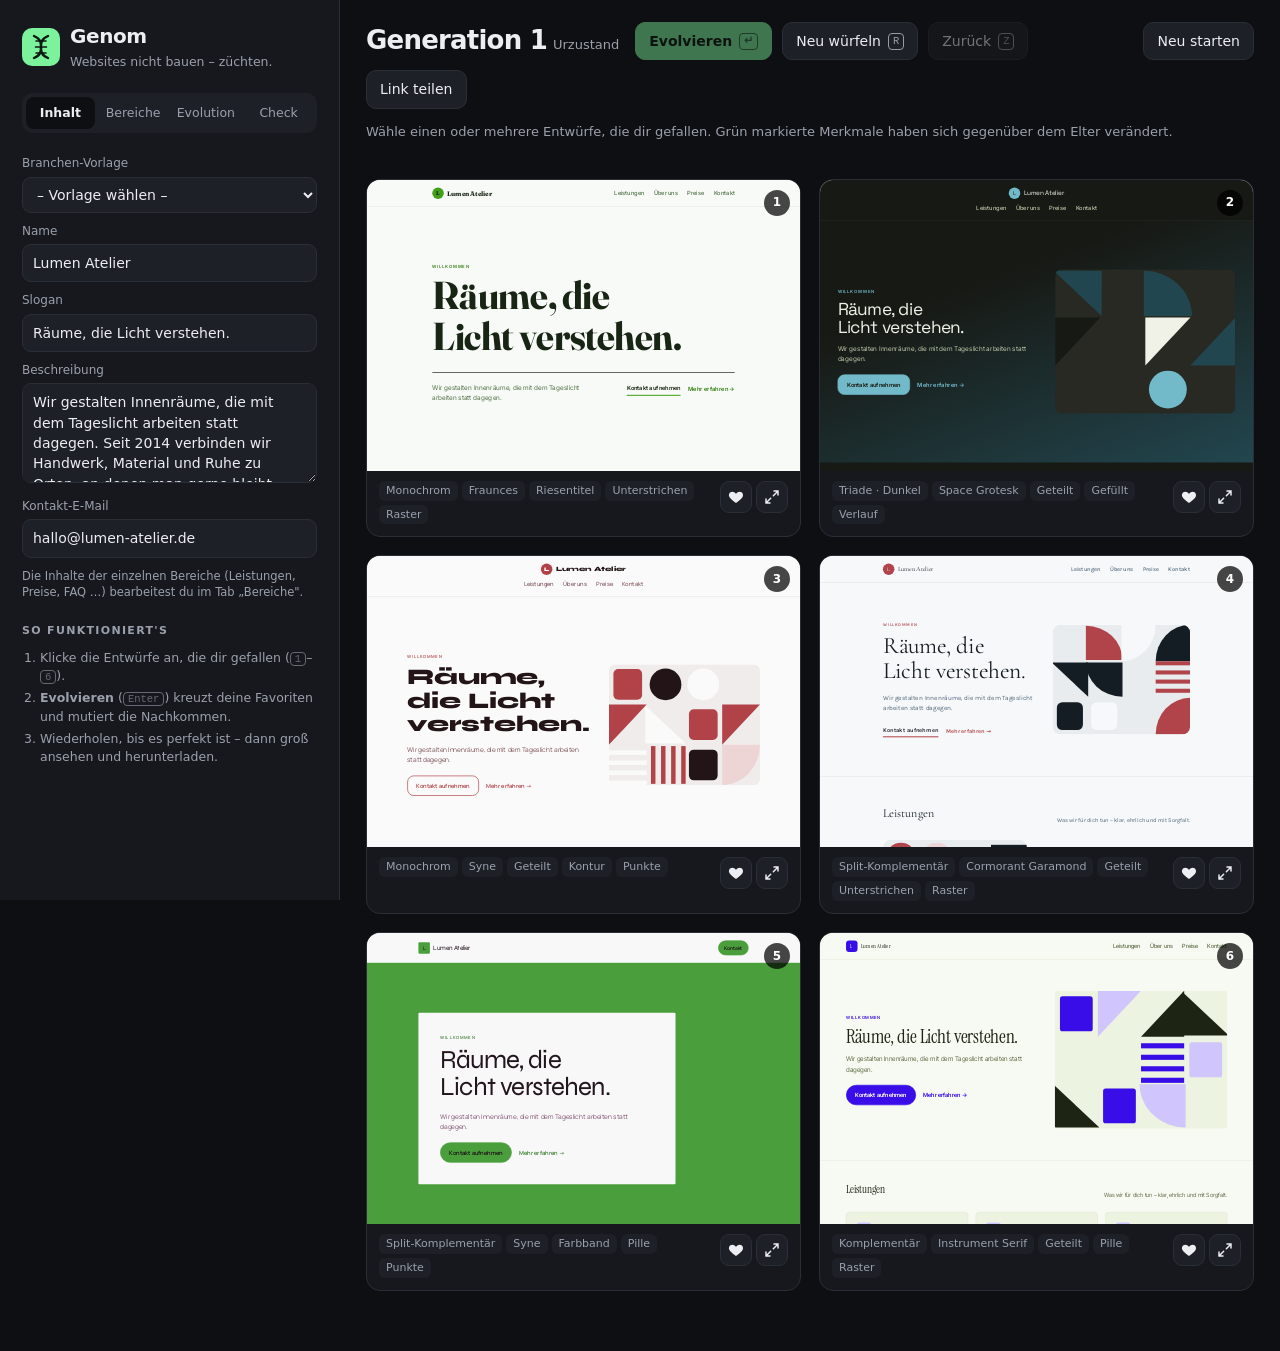
==== commit 6dc3a4a5: "Läuft auch als veröffentlichte Seite - Download über die downloads-Funktion des Viewers, sonst wie b" ====
--- a/index.html
+++ b/index.html
@@ -3,13 +3,13 @@
 <head>
 <meta charset="utf-8">
 <meta name="viewport" content="width=device-width, initial-scale=1">
-<title>Genom – Websites züchten</title>
+<title>Genom Website-Builder</title>
 <meta name="description" content="Ein evolutionärer Website-Builder: Wähle aus, was dir gefällt – die nächste Generation entsteht durch Kreuzung und Mutation.">
 <style>
   :root {
     --bg: #0e0f12; --panel: #16181d; --panel-2: #1d2027; --line: #2a2e37;
     --text: #eceef2; --muted: #9aa1ad; --accent: #7cf29c; --accent-ink: #0b1a10;
-    --danger: #ff7b7b; --radius: 14px;
+    --danger: #ff7b7b; --radius: 14px; color-scheme: dark;
     font-family: ui-sans-serif, system-ui, -apple-system, "Segoe UI", Roboto, sans-serif;
   }
   * { box-sizing: border-box; }
@@ -97,6 +97,7 @@
   .btn:disabled { opacity: .45; cursor: not-allowed; }
   .btn.primary { background: var(--accent); color: var(--accent-ink); border-color: var(--accent); font-weight: 650; }
   .btn.primary:hover { filter: brightness(1.06); }
+  .btn.danger { background: var(--danger); border-color: var(--danger); color: #2a0b0b; font-weight: 650; }
   kbd { font-family: ui-monospace, monospace; font-size: 10.5px; border: 1px solid currentColor; border-radius: 4px; padding: 0 4px; opacity: .6; }
 
   .toolbar { display: flex; flex-wrap: wrap; align-items: center; gap: 10px; margin-bottom: 14px; }
@@ -1173,17 +1174,32 @@
   const miss = missingLegal(state.content);
   return miss.length ? ` – Achtung: Im Impressum fehlt noch ${miss.join(" und ")}` : "";
 }
+// In einer veröffentlichten claude.ai-Seite laufen Downloads über die „downloads"-Funktion des Viewers.
+const inViewer = !!(window.claude && typeof window.claude.use === "function");
+let downloadsApi = null;
+if (inViewer) window.claude.use("downloads").then(api => { downloadsApi = api; }).catch(() => {});
+async function saveFile(filename, html) {
+  if (downloadsApi) {
+    try { await downloadsApi.save({ filename, data: html }); return "saved"; }
+    catch (e) { return e && e.code === "declined" ? "declined" : "failed"; }
+  }
+  if (inViewer) return "failed";
+  const a = Object.assign(document.createElement("a"), { href: URL.createObjectURL(new Blob([html], { type: "text/html" })), download: filename });
+  document.body.appendChild(a); a.click(); a.remove();
+  setTimeout(() => URL.revokeObjectURL(a.href), 1000);
+  return "saved";
+}
 let busy = false;
 async function download(g) {
   if (busy) return; busy = true;
   const btn = $("m-export"), label = btn.textContent;
   btn.textContent = "Wird erstellt …"; btn.disabled = true;
   try {
-    const blob = new Blob([await exportHtml(g)], { type: "text/html" });
-    const a = Object.assign(document.createElement("a"), { href: URL.createObjectURL(blob), download: `${(state.content.name || "website").toLowerCase().replace(/[^a-z0-9äöüß]+/g, "-").replace(/^-|-$/g, "") || "website"}.html` });
-    document.body.appendChild(a); a.click(); a.remove();
-    setTimeout(() => URL.revokeObjectURL(a.href), 1000);
-    toast("Website heruntergeladen" + legalWarning());
+    const filename = `${(state.content.name || "website").toLowerCase().replace(/[^a-z0-9äöüß]+/g, "-").replace(/^-|-$/g, "") || "website"}.html`;
+    const res = await saveFile(filename, await exportHtml(g));
+    if (res === "saved") toast("Website heruntergeladen" + legalWarning());
+    else if (res === "declined") toast("Download abgebrochen");
+    else toast("Download hier nicht möglich – nutze „HTML kopieren\"");
   } finally { btn.textContent = label; btn.disabled = false; busy = false; }
 }
 async function copyText(t, msg) {
@@ -1428,7 +1444,7 @@
   const lead = state.selected.length ? state.pop[state.selected[0]] : state.pop[0];
   const changed = JSON.stringify(state.content) !== JSON.stringify(DEFAULT_CONTENT);
   const h = `g=${toCode(lead)}` + (changed ? `&c=${encodeURIComponent(JSON.stringify(state.content))}` : "");
-  history.replaceState(null, "", "#" + h);
+  try { history.replaceState(null, "", "#" + h); } catch { /* in eingebetteten Ansichten nicht erlaubt */ }
 }
 function readHash() {
   const p = new URLSearchParams(location.hash.slice(1));
@@ -1471,15 +1487,27 @@
   const showRate = () => { $("rate").value = state.rate; $("rate-out").textContent = Math.round(state.rate * 100) + "%"; };
   showRate();
   $("rate").addEventListener("input", e => { state.rate = +e.target.value; showRate(); save(); });
+  let resetArmed = null;
   $("reset").addEventListener("click", () => {
-    if (!confirm("Alles zurücksetzen? Deine Ahnenreihe und Inhalte gehen verloren.")) return;
-    try { localStorage.removeItem(STORE_KEY); } catch { /* egal */ }
-    location.hash = ""; location.reload();
+    const b = $("reset");
+    if (!resetArmed) {
+      b.textContent = "Wirklich alles löschen?"; b.classList.add("danger");
+      resetArmed = setTimeout(() => { resetArmed = null; b.textContent = "Neu starten"; b.classList.remove("danger"); }, 4000);
+      return;
+    }
+    clearTimeout(resetArmed);
+    try { localStorage.removeItem(STORE_KEY); localStorage.removeItem(IMG_KEY); } catch { /* egal */ }
+    try { history.replaceState(null, "", location.pathname + location.search); } catch { /* egal */ }
+    location.reload();
   });
   $("evolve").addEventListener("click", evolve);
   $("reroll").addEventListener("click", reroll);
   $("undo").addEventListener("click", undo);
-  $("share").addEventListener("click", () => { syncHash(); copyText(location.href, "Link kopiert"); });
+  $("share").addEventListener("click", () => {
+    syncHash();
+    if (inViewer) { const lead = state.selected.length ? state.pop[state.selected[0]] : state.pop[0]; copyText(toCode(lead), "Genom-Code kopiert – andere fügen ihn unter Evolution → Genom-Code ein"); }
+    else copyText(location.href, "Link kopiert");
+  });
   $("code-load").addEventListener("click", () => {
     const g = fromCode($("code-in").value);
     if (!g) { toast("Ungültiger Code – erwartet werden 32 Hex-Zeichen"); return; }
